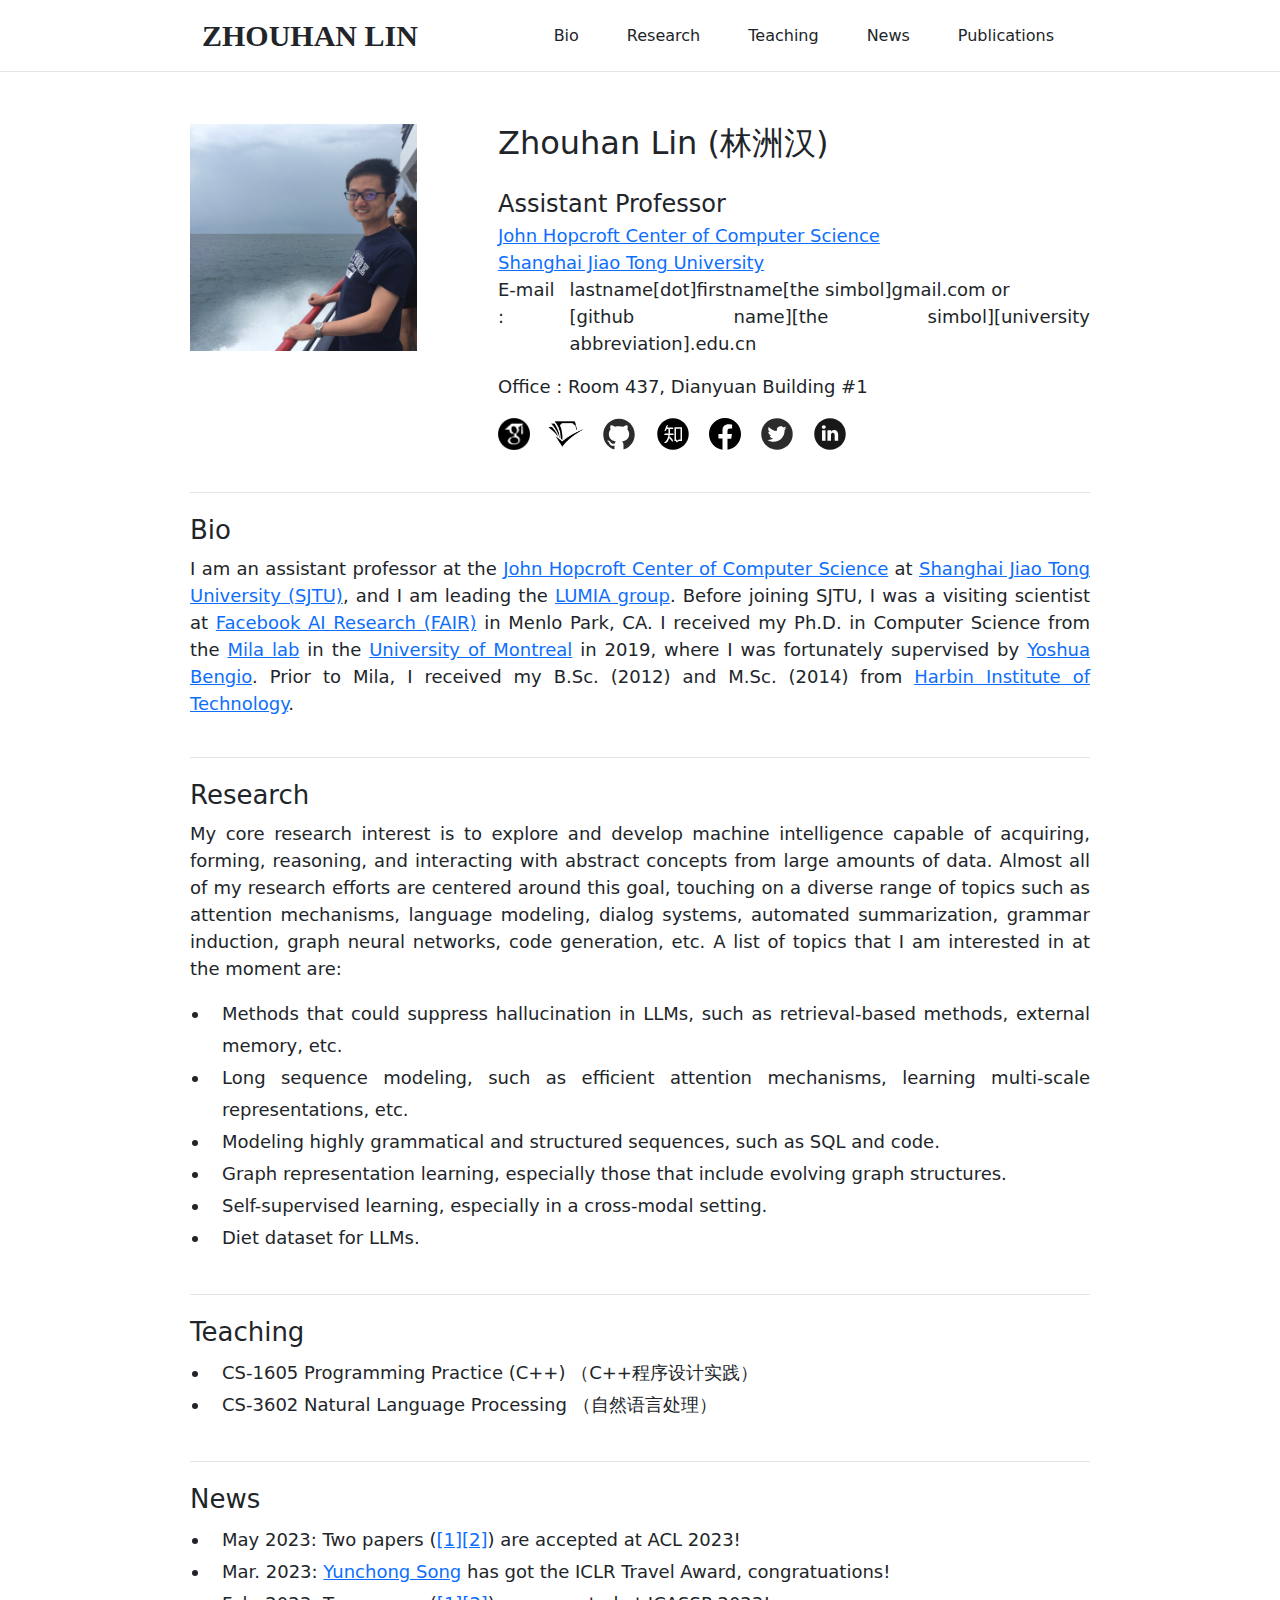
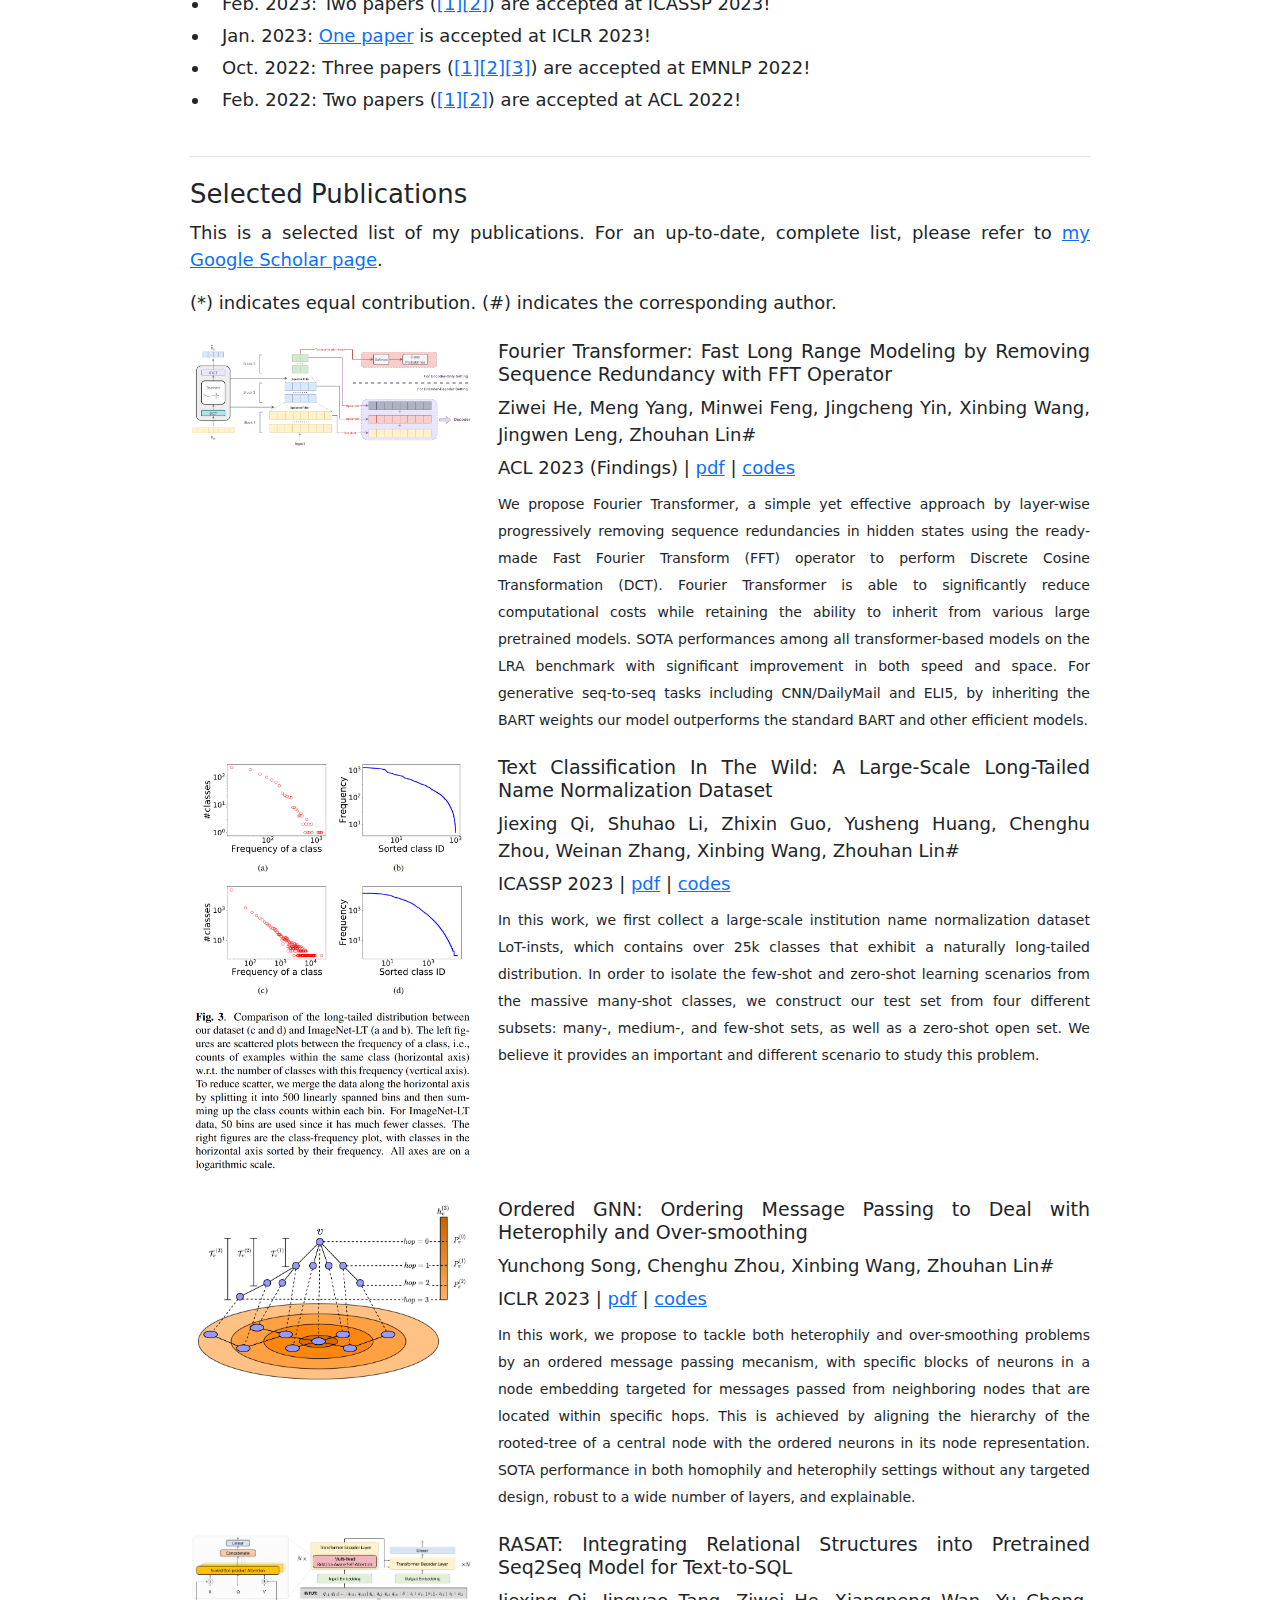
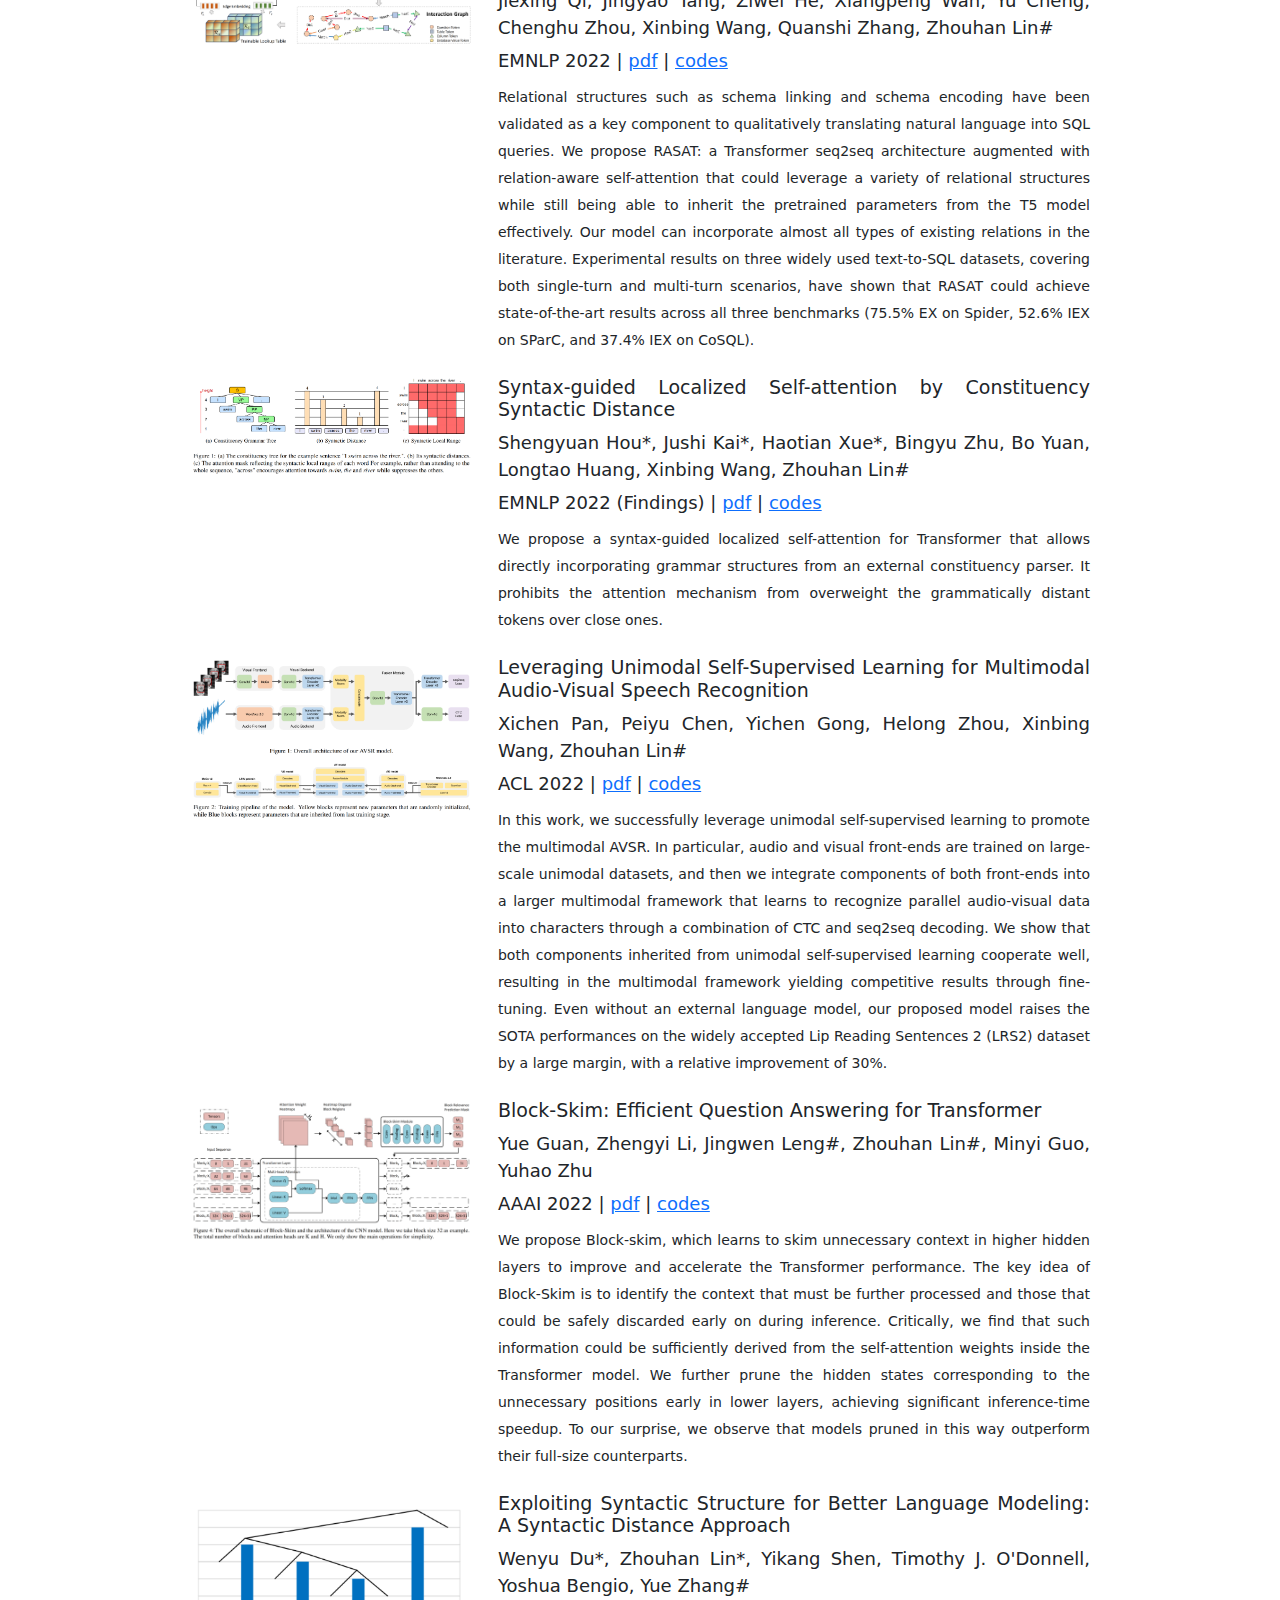
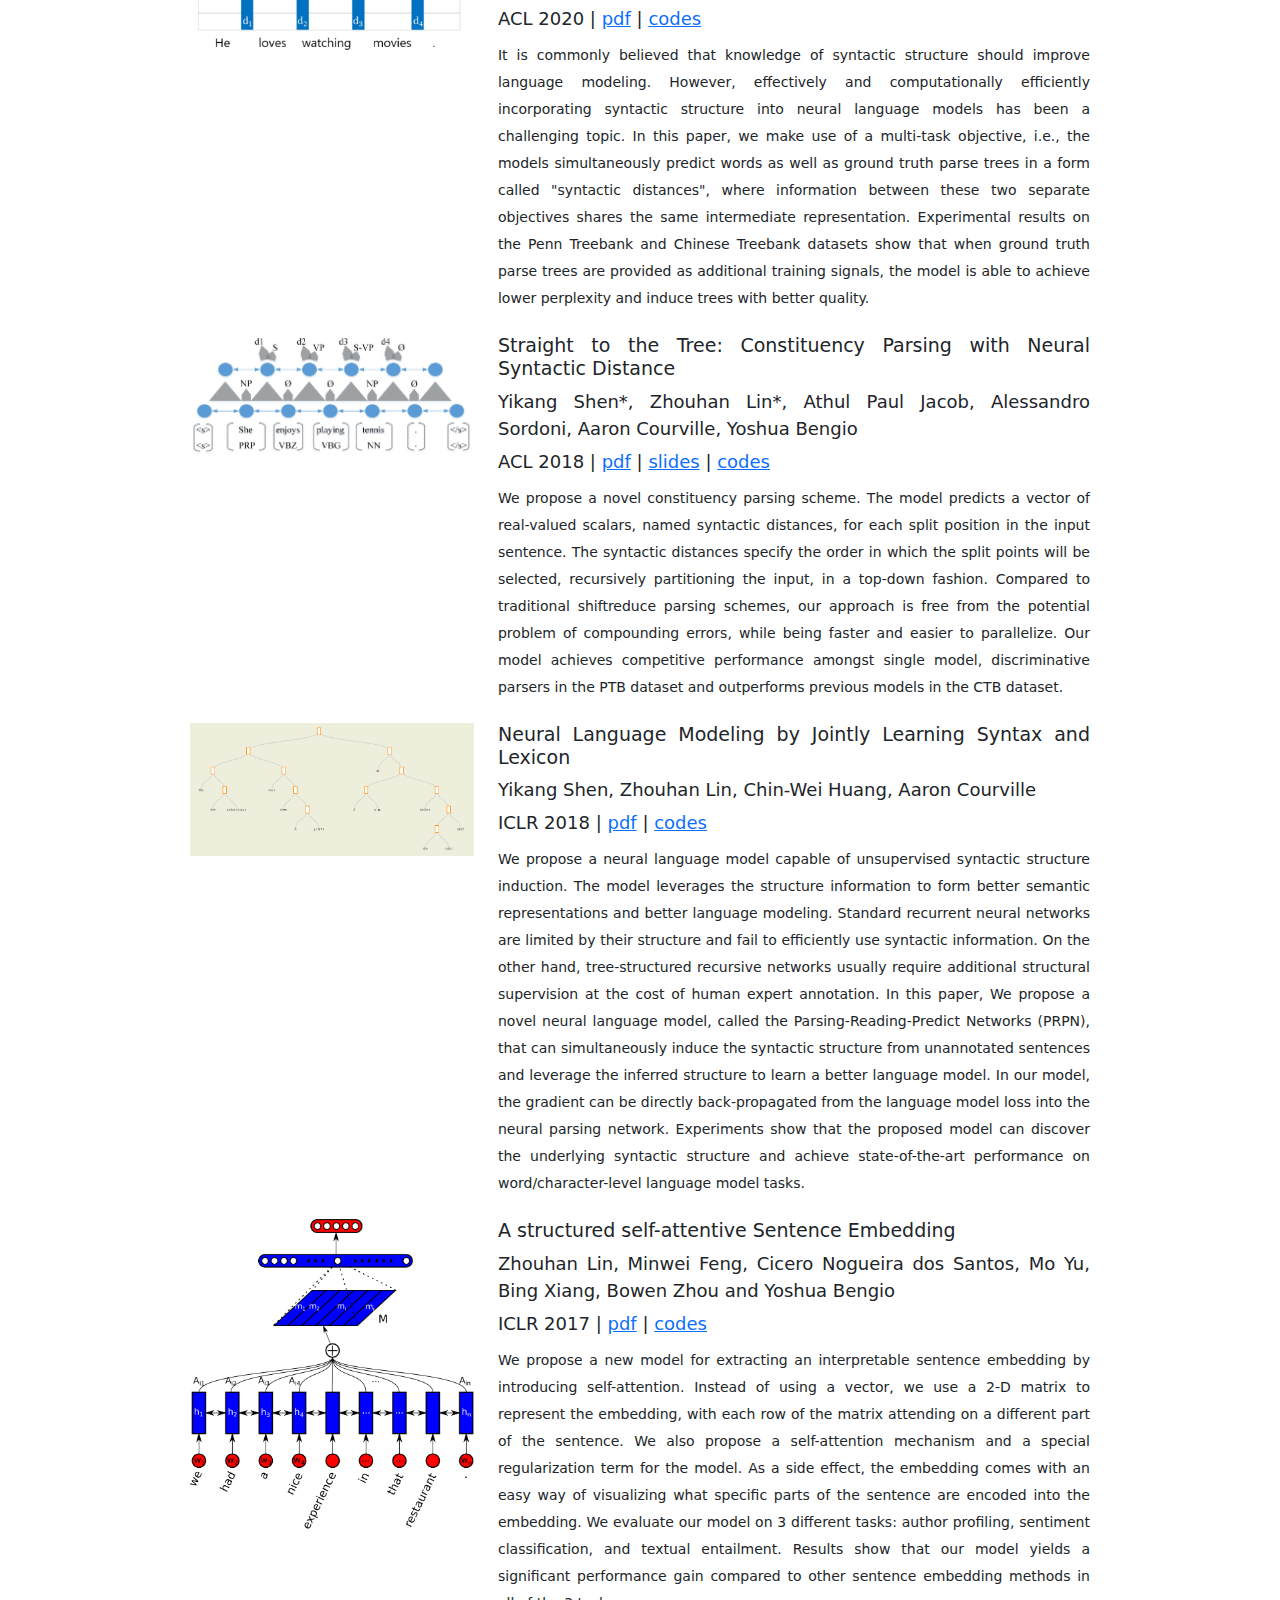
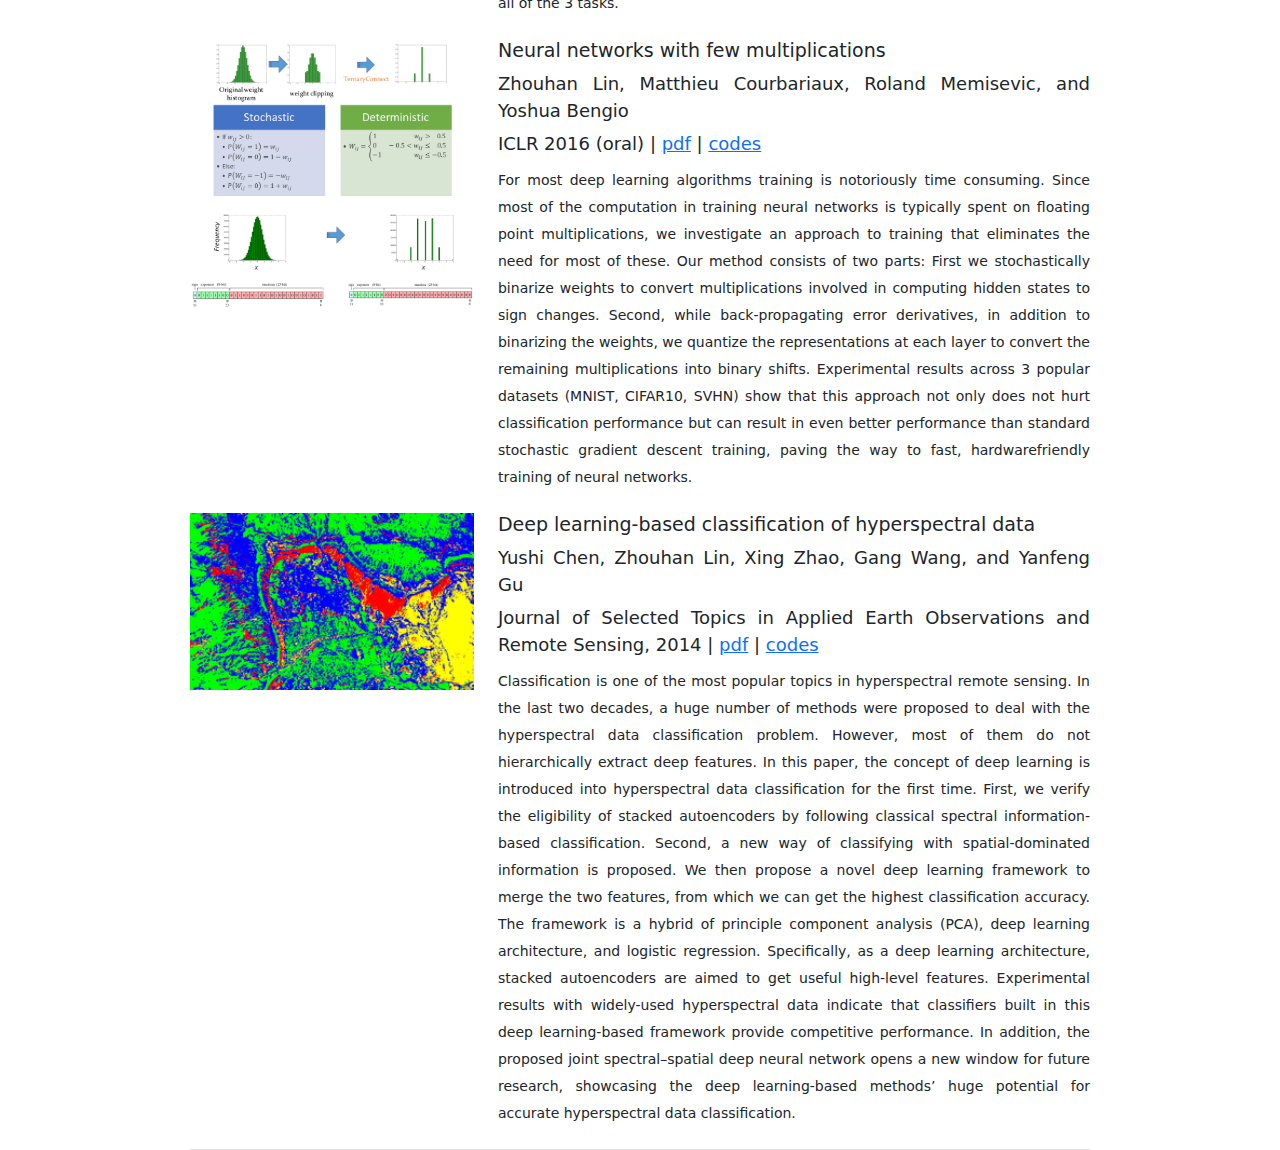
==== index.html @ e0d12d69 "Update index.html" ====
<!DOCTYPE html>
<html lang="en">

<head>
    <meta charset="UTF-8">
    <meta http-equiv="X-UA-Compatible" content="IE=edge">
    <meta name="viewport" content="width=device-width, initial-scale=1.0">
    <title>ZHOUHAN LIN</title>
    <link href="https://cdn.jsdelivr.net/npm/bootstrap@5.3.0-alpha1/dist/css/bootstrap.min.css" rel="stylesheet" crossorigin="anonymous">
    <link rel="stylesheet" href="./index.css">
</head>

<body>
    <div>
        <!-- This is header -->
        <header class="home-header">
            <div class="header-content row d-flex flex-wrap align-items-center justify-content-between">
                <div class="header-logo col-sm-4">ZHOUHAN LIN</div>
                <ul class="col-sm-8 col-md-auto m-0 d-flex flex-wrap align-items-center justify-content-center justify-content-md-between list-unstyled">

                    <li class="px-4 mx-16">
                        <div class="navbar-header">
                            <a class="navbar-brand" href="#bio">Bio</a>
                        </div>
                    </li>
                    <li class="px-4 mx-16">
                        <div class="navbar-header">
                            <a class="navbar-brand" href="#research">Research</a>
                        </div>
                    </li>
                    <li class="px-4 mx-16">
                        <div class="navbar-header">
                            <a class="navbar-brand" href="#teaching">Teaching</a>
                        </div>
                    </li>
                    <li class="px-4 mx-16">
                        <div class="navbar-header">
                            <a class="navbar-brand" href="#news">News</a>
                        </div>
                    </li>
                    <li class="px-4 mx-16">
                        <div class="navbar-header">
                            <a class="navbar-brand" href="#publications">Publications</a>
                        </div>
                    </li>
                    <!-- 在这里新增header navigation，格式如下： -->
                    <!-- <li class="px-4 mx-16">
                        <div class="navbar-header">
                            <a class="navbar-brand" href="#publications">Publications</a>
                        </div>
                    </li> -->
                </ul>
            </div>
        </header>
        <section class="section-container">
            <section id="head" class="section-item">
                <div class="row">
                    <div class="col-xs-12 col-sm-4">
                        <img src="assets/img/coverphoto.jpg" alt="" srcset="" width="80%">
                    </div>
                    <div class="col-xs-12 col-sm-8">
                        <h2 style="margin-bottom: 24px;">Zhouhan Lin (林洲汉)</h2>
                        <div>
                            <span style="font-weight: 500; font-size: 24px;">Assistant Professor</span>
                        </div>
                        <div>
                            <span style="font-weight: 500;"><a href="https://jhc.sjtu.edu.cn/">John Hopcroft Center of Computer Science</a></span>
                        </div>
                        <div>
                            <span style="font-weight: 500;"><a href="https://en.sjtu.edu.cn/">Shanghai Jiao Tong University</a></span>
                        </div>
                        <div style="display: flex;">
                            <div style="margin-right: 4px;">
                                <span style="font-weight: 500;">E-mail : 
                            </div>
                            <div>
                                <span> lastname[dot]firstname[the simbol]gmail.com <span style="font-weight: 500;">or</span></span>
                                <p>[github name][the simbol][university abbreviation].edu.cn</p>
                            </div>
                        </div>

                        <p>
                            <span style="font-weight: 500;">Office :</span> Room 437, Dianyuan Building #1
                        </p>
                        <p class="link-block">
                            <a href="https://scholar.google.com/citations?user=LNZ4efwAAAAJ&hl=en" target="_blank">
                                <img src="./assets//gscholar.png" alt="" srcset="" style="width: 32px;">
                            </a>
                            <a href="https://www.semanticscholar.org/author/Zhouhan-Lin/3146592" target="_blank">
                                <img src="./assets/sscholar.png" alt="" srcset="">
                            </a>
                            <a href="https://github.com/hantek" target="_blank">
                                <img src="./assets/github.svg" alt="" srcset="">
                            </a>
                            <a href="https://www.zhihu.com/people/linzhouhan" target="_blank">
                                <img src="./assets/zhihu.svg" alt="" srcset="">
                            </a>
                            <a href="https://www.facebook.com/zhouhan.lin.9/" target="_blank">
                                <img src="./assets/facebook.svg" alt="" srcset="" style="width: 32px;">
                            </a>
                            <a href="https://twitter.com/zhouhan_lin" target="_blank">
                                <img src="./assets/twitter.svg" alt="" srcset="">
                            </a>
                            <a href="https://ca.linkedin.com/in/zhouhan-lin-34b98975" target="_blank">
                                <img src="./assets/linkedin.svg" alt="" srcset="">
                            </a>
                        </p>
                    </div>
                </div>
            </section>

            <!--This is Bio -->
            <!-- 这里的id="bio"，需要与header中的href="#bio"对应，用来点击滑动定位 -->
            <section id="bio" class="section-item">
                <h3 style="margin: 0;">
                    Bio
                </h3>
                <p>
                    I am an assistant professor at the 
                    <a href="https://jhc.sjtu.edu.cn/">John Hopcroft Center of Computer Science</a> 
                    at <a href="https://en.sjtu.edu.cn/">Shanghai Jiao Tong University (SJTU)</a>, 
                    and I am leading the <a href="https://github.com/LUMIA-Group">LUMIA group</a>.
                    Before joining SJTU, I was a visiting scientist at <a href="https://ai.facebook.com/">Facebook AI Research (FAIR)</a> in Menlo Park, CA. 
                    I received my Ph.D. in Computer Science from the <a href="https://mila.quebec/en/">Mila lab</a> 
                    in the <a href="https://www.umontreal.ca/en/"> University of Montreal</a> in 2019, 
                    where I was fortunately supervised by <a href="https://yoshuabengio.org/">Yoshua Bengio</a>. 
                    Prior to Mila, I received my B.Sc. (2012) and M.Sc. (2014) from 
                    <a href="http://en.hit.edu.cn/">Harbin Institute of Technology</a>.
                </p>
            </section>

            <section id="research" class="section-item">
                <h3 style="margin: 0;">
                    Research
                </h3>
                <p>
                    My core research interest is <span style="font-weight: 500;">to explore and develop machine intelligence capable of acquiring, forming, reasoning, and interacting with abstract concepts</span> from large amounts of data. Almost all
                    of my research efforts are centered around this goal, touching on a diverse range of topics such as attention mechanisms, language modeling, dialog systems, automated summarization, grammar induction, graph neural networks, code generation,
                    etc. A list of topics that I am interested in at the moment are:
                </p>
                <ul class="row">
                    <li> Methods that could suppress hallucination in LLMs, such as retrieval-based methods, external memory, etc. </li>
                    <li> Long sequence modeling, such as efficient attention mechanisms, learning multi-scale representations, etc.</li>
                    <li> Modeling highly grammatical and structured sequences, such as SQL and code. </li>
                    <li> Graph representation learning, especially those that include evolving graph structures.</li>
                    <li> Self-supervised learning, especially in a cross-modal setting.</li>
                    <li> Diet dataset for LLMs. </li>
                    <!-- 在这里新建一条新的news，格式如下 -->
                    <!-- <li>新内容</li> -->
                </ul>
            </section>

            <section id="teaching" class="section-item">
                <h3 style="margin: 0;">
                    Teaching
                </h3>
                <ul class="row">
                    <li> CS-1605 Programming Practice (C++) （C++程序设计实践）</li>
                    <li> CS-3602 Natural Language Processing （自然语言处理） </li>
                </ul>
            </section>

            <!-- This is News -->
            <section id="news" class="section-item">
                <h3 style="margin: 0;">
                    News
                </h3>
                <ul class="row">
                    <li> May 2023: Two papers (<a href="https://aclanthology.org/2023.acl-long.281/">[1]</a><a href="https://aclanthology.org/2023.findings-acl.570/">[2]</a>) are accepted at ACL 2023! </li>
                    <li> Mar. 2023: <a href="https://scholar.google.com/citations?user=C-TqDNsAAAAJ">Yunchong Song</a> has got the ICLR Travel Award, congratuations! </li>
                    <li> Feb. 2023: Two papers (<a href="https://arxiv.org/abs/2302.09509">[1]</a><a href="https://arxiv.org/abs/2304.05361">[2]</a>) are accepted at ICASSP 2023! </li>
                    <li> Jan. 2023: <a href="https://openreview.net/forum?id=wKPmPBHSnT6">One paper</a> is accepted at ICLR 2023! </li>
                    <li> Oct. 2022: Three papers (<a href="https://aclanthology.org/2022.emnlp-main.211/">[1]</a><a href="https://aclanthology.org/2022.findings-emnlp.173/">[2]</a><a href="https://aclanthology.org/2022.findings-emnlp.114//">[3]</a>) are accepted
                        at EMNLP 2022! </li>
                    <li> Feb. 2022: Two papers (<a href="https://aclanthology.org/2022.acl-long.308/">[1]</a><a href="https://aclanthology.org/2022.acl-long.502/">[2]</a>) are accepted at ACL 2022! </li>
                </ul>
            </section>


            <!-- This is publications -->
            <section id="publications" class="section-item">
                <h3 style="margin: 0;">
                    Selected Publications
                </h3>
                <p>
                    <span style="font-weight: 500;">This is a selected list of my publications. For an up-to-date, complete list, please refer to 
                        <a href="https://scholar.google.com/citations?user=LNZ4efwAAAAJ&hl=en">my Google Scholar page</a>. </span>
                </p>
                <p>
                    <span style="font-weight: 500;">(*) indicates equal contribution. (#) indicates the corresponding author. </span>
                </p>

                <section class="research-section">
                    <!-- research 1 -->
                    <div class="row">
                        <div class="col-xs-12 col-sm-4">
                            <img width="100%" src="./assets/research/fouriertransformer.png" alt="" srcset="">
                        </div>
                        <div class="col-xs-12 col-sm-8">
                            <h4>
                                Fourier Transformer: Fast Long Range Modeling by Removing Sequence Redundancy with FFT Operator
                            </h4>
                            <p class="author">
                                Ziwei He, Meng Yang, Minwei Feng, Jingcheng Yin, Xinbing Wang, Jingwen Leng, <span style="font-weight: 500;">Zhouhan Lin#</span>
                            </p>
                            <div class="link-list">
                                <span>ACL 2023 (Findings) </span>
                                <span> | </span>
                                <a href="https://aclanthology.org/2023.findings-acl.570.pdf"><span>pdf</span></a>
                                <span> | </span>
                                <a href="https://github.com/LUMIA-Group/FourierTransformer"><span>codes</span></a>
                            </div>
                            <abstract>
                                We propose Fourier Transformer, a simple yet effective approach by layer-wise progressively removing sequence redundancies in hidden states using the ready-made Fast Fourier Transform (FFT) operator to perform Discrete Cosine Transformation (DCT). Fourier
                                Transformer is able to significantly reduce computational costs while retaining the ability to inherit from various large pretrained models. SOTA performances among all transformer-based models on the LRA benchmark with
                                significant improvement in both speed and space. For generative seq-to-seq tasks including CNN/DailyMail and ELI5, by inheriting the BART weights our model outperforms the standard BART and other efficient models.
                        </div>
                    </div>

                    <!-- research 1 -->
                    <div class="row">
                        <div class="col-xs-12 col-sm-4">
                            <img width="100%" src="./assets/research/lotinsts.png" alt="" srcset="">
                        </div>
                        <div class="col-xs-12 col-sm-8">
                            <h4>
                                Text Classification In The Wild: A Large-Scale Long-Tailed Name Normalization Dataset
                            </h4>
                            <p class="author">
                                Jiexing Qi, Shuhao Li, Zhixin Guo, Yusheng Huang, Chenghu Zhou, Weinan Zhang, Xinbing Wang, <span style="font-weight: 500;">Zhouhan Lin#</span>
                            </p>
                            <div class="link-list">
                                <span>ICASSP 2023 </span>
                                <span> | </span>
                                <a href="https://arxiv.org/pdf/2302.09509.pdf"><span>pdf</span></a>
                                <span> | </span>
                                <a href="https://github.com/LUMIA-Group/LoT-insts"><span>codes</span></a>
                            </div>
                            <abstract>
                                In this work, we first collect a large-scale institution name normalization dataset LoT-insts, which contains over 25k classes that exhibit a naturally long-tailed distribution. In order to isolate the few-shot and zero-shot learning scenarios from the
                                massive many-shot classes, we construct our test set from four different subsets: many-, medium-, and few-shot sets, as well as a zero-shot open set. We believe it provides an important and different scenario to study this
                                problem.
                        </div>
                    </div>


                    <!-- research 1 -->
                    <div class="row">
                        <div class="col-xs-12 col-sm-4">
                            <img width="100%" src="./assets/research/orderedgnn.png" alt="" srcset="">
                        </div>
                        <div class="col-xs-12 col-sm-8">
                            <h4>
                                Ordered GNN: Ordering Message Passing to Deal with Heterophily and Over-smoothing
                            </h4>
                            <p class="author">
                                Yunchong Song, Chenghu Zhou, Xinbing Wang, <span style="font-weight: 500;">Zhouhan Lin#</span>
                            </p>
                            <div class="link-list">
                                <span>ICLR 2023 </span>
                                <span> | </span>
                                <a href="https://arxiv.org/pdf/2302.01524.pdf"><span>pdf</span></a>
                                <span> | </span>
                                <a href="https://github.com/LUMIA-Group/OrderedGNN"><span>codes</span></a>
                            </div>
                            <abstract>
                                In this work, we propose to tackle both heterophily and over-smoothing problems by an ordered message passing mecanism, with specific blocks of neurons in a node embedding targeted for messages passed from neighboring nodes that are located within specific
                                hops. This is achieved by aligning the hierarchy of the rooted-tree of a central node with the ordered neurons in its node representation. SOTA performance in both homophily and heterophily settings without any targeted
                                design, robust to a wide number of layers, and explainable.
                        </div>
                    </div>

                    <!-- research 1 -->
                    <div class="row">
                        <div class="col-xs-12 col-sm-4">
                            <img width="100%" src="./assets/research/rasat.png" alt="" srcset="">
                        </div>
                        <div class="col-xs-12 col-sm-8">
                            <h4>
                                RASAT: Integrating Relational Structures into Pretrained Seq2Seq Model for Text-to-SQL
                            </h4>
                            <p class="author">
                                Jiexing Qi, Jingyao Tang, Ziwei He, Xiangpeng Wan, Yu Cheng, Chenghu Zhou, Xinbing Wang, Quanshi Zhang, <span style="font-weight: 500;">Zhouhan Lin#</span>
                            </p>
                            <div class="link-list">
                                <span>EMNLP 2022 </span>
                                <span> | </span>
                                <a href="https://arxiv.org/pdf/2205.06983.pdf"><span>pdf</span></a>
                                <span> | </span>
                                <a href="https://github.com/LUMIA-Group/rasat"><span>codes</span></a>
                            </div>
                            <abstract>
                                Relational structures such as schema linking and schema encoding have been validated as a key component to qualitatively translating natural language into SQL queries. We propose RASAT: a Transformer seq2seq architecture augmented with relation-aware
                                self-attention that could leverage a variety of relational structures while still being able to inherit the pretrained parameters from the T5 model effectively. Our model can incorporate almost all types of existing relations
                                in the literature. Experimental results on three widely used text-to-SQL datasets, covering both single-turn and multi-turn scenarios, have shown that RASAT could achieve state-of-the-art results across all three benchmarks
                                (75.5% EX on Spider, 52.6% IEX on SParC, and 37.4% IEX on CoSQL).
                        </div>
                    </div>

                    <!-- research 1 -->
                    <div class="row">
                        <div class="col-xs-12 col-sm-4">
                            <img width="100%" src="./assets/research/distancetransformer.png" alt="" srcset="">
                        </div>
                        <div class="col-xs-12 col-sm-8">
                            <h4>
                                Syntax-guided Localized Self-attention by Constituency Syntactic Distance
                            </h4>
                            <p class="author">
                                Shengyuan Hou*, Jushi Kai*, Haotian Xue*, Bingyu Zhu, Bo Yuan, Longtao Huang, Xinbing Wang, <span style="font-weight: 500;">Zhouhan Lin#</span>
                            </p>
                            <div class="link-list">
                                <span>EMNLP 2022 (Findings) </span>
                                <span> | </span>
                                <a href="https://arxiv.org/pdf/2210.11759.pdf"><span>pdf</span></a>
                                <span> | </span>
                                <a href="https://github.com/LUMIA-Group/distance_transformer"><span>codes</span></a>
                            </div>
                            <abstract>
                                We propose a syntax-guided localized self-attention for Transformer that allows directly incorporating grammar structures from an external constituency parser. It prohibits the attention mechanism from overweight the grammatically distant tokens over
                                close ones.
                        </div>
                    </div>





                    <!-- research 1 -->
                    <div class="row">
                        <div class="col-xs-12 col-sm-4">
                            <img width="100%" src="./assets/research/avsrpan.png" alt="" srcset="">
                        </div>
                        <div class="col-xs-12 col-sm-8">
                            <h4>
                                Leveraging Unimodal Self-Supervised Learning for Multimodal Audio-Visual Speech Recognition
                            </h4>
                            <p class="author">
                                Xichen Pan, Peiyu Chen, Yichen Gong, Helong Zhou, Xinbing Wang, <span style="font-weight: 500;">Zhouhan Lin#</span>
                            </p>
                            <div class="link-list">
                                <span> ACL 2022 </span>
                                <span> | </span>
                                <a href="https://arxiv.org/pdf/2203.07996.pdf"><span>pdf</span></a>
                                <span> | </span>
                                <a href="https://github.com/LUMIA-Group/Leveraging-Self-Supervised-Learning-for-AVSR"><span>codes</span></a>
                            </div>
                            <abstract>
                                In this work, we successfully leverage unimodal self-supervised learning to promote the multimodal AVSR. In particular, audio and visual front-ends are trained on large-scale unimodal datasets, and then we integrate components of both front-ends into
                                a larger multimodal framework that learns to recognize parallel audio-visual data into characters through a combination of CTC and seq2seq decoding. We show that both components inherited from unimodal self-supervised learning
                                cooperate well, resulting in the multimodal framework yielding competitive results through fine-tuning. Even without an external language model, our proposed model raises the SOTA performances on the widely accepted Lip
                                Reading Sentences 2 (LRS2) dataset by a large margin, with a relative improvement of 30%.
                        </div>
                    </div>


                    <!-- research 1 -->
                    <div class="row">
                        <div class="col-xs-12 col-sm-4">
                            <img width="100%" src="./assets/research/blockskim.png" alt="" srcset="">
                        </div>
                        <div class="col-xs-12 col-sm-8">
                            <h4>
                                Block-Skim: Efficient Question Answering for Transformer
                            </h4>
                            <p class="author">
                                Yue Guan, Zhengyi Li, Jingwen Leng#, <span style="font-weight: 500;">Zhouhan Lin#</span>, Minyi Guo, Yuhao Zhu
                            </p>
                            <div class="link-list">
                                <span> AAAI 2022 </span>
                                <span> | </span>
                                <a href="https://arxiv.org/pdf/2112.08560.pdf"><span>pdf</span></a>
                                <span> | </span>
                                <a href="https://github.com/chandlerguan/blockskim"><span>codes</span></a>
                            </div>
                            <abstract>
                                We propose Block-skim, which learns to skim unnecessary context in higher hidden layers to improve and accelerate the Transformer performance. The key idea of Block-Skim is to identify the context that must be further processed and those that could be
                                safely discarded early on during inference. Critically, we find that such information could be sufficiently derived from the self-attention weights inside the Transformer model. We further prune the hidden states corresponding
                                to the unnecessary positions early in lower layers, achieving significant inference-time speedup. To our surprise, we observe that models pruned in this way outperform their full-size counterparts.
                        </div>
                    </div>

                    <!-- research 1 -->
                    <div class="row">
                        <div class="col-xs-12 col-sm-4">
                            <img width="100%" src="./assets/research/distancelmwenyu.png" alt="" srcset="">
                        </div>
                        <div class="col-xs-12 col-sm-8">
                            <h4>
                                Exploiting Syntactic Structure for Better Language Modeling: A Syntactic Distance Approach
                            </h4>
                            <p class="author">
                                Wenyu Du*, <span style="font-weight: 500;">Zhouhan Lin</span>*, Yikang Shen, Timothy J. O'Donnell, Yoshua Bengio, Yue Zhang#
                            </p>
                            <div class="link-list">
                                <span> ACL 2020 </span>
                                <span> | </span>
                                <a href="https://arxiv.org/pdf/2005.05864.pdf"><span>pdf</span></a>
                                <span> | </span>
                                <a href="t https://github.com/wenyudu/SDLM"><span>codes</span></a>
                            </div>
                            <abstract>
                                It is commonly believed that knowledge of syntactic structure should improve language modeling. However, effectively and computationally efficiently incorporating syntactic structure into neural language models has been a challenging topic. In this paper,
                                we make use of a multi-task objective, i.e., the models simultaneously predict words as well as ground truth parse trees in a form called "syntactic distances", where information between these two separate objectives shares
                                the same intermediate representation. Experimental results on the Penn Treebank and Chinese Treebank datasets show that when ground truth parse trees are provided as additional training signals, the model is able to achieve
                                lower perplexity and induce trees with better quality.
                        </div>
                    </div>



                    <!-- research 1 -->
                    <div class="row">
                        <div class="col-xs-12 col-sm-4">
                            <img width="100%" src="./assets/research/distanceparser.png" alt="" srcset="">
                        </div>
                        <div class="col-xs-12 col-sm-8">
                            <h4>
                                Straight to the Tree: Constituency Parsing with Neural Syntactic Distance
                            </h4>
                            <p class="author">
                                Yikang Shen*, <span style="font-weight: 500;">Zhouhan Lin</span>*, Athul Paul Jacob, Alessandro Sordoni, Aaron Courville, Yoshua Bengio
                            </p>
                            <div class="link-list">
                                <span>ACL 2018 </span>
                                <span> | </span>
                                <a href="https://arxiv.org/pdf/1806.04168.pdf"><span>pdf</span></a>
                                <span> | </span>
                                <a href="http://"><span>slides</span></a>
                                <span> | </span>
                                <a href="https://github.com/hantek/distance-parser"><span>codes</span></a>
                            </div>
                            <abstract>
                                We propose a novel constituency parsing scheme. The model predicts a vector of real-valued scalars, named syntactic distances, for each split position in the input sentence. The syntactic distances specify the order in which the split points will be selected,
                                recursively partitioning the input, in a top-down fashion. Compared to traditional shiftreduce parsing schemes, our approach is free from the potential problem of compounding errors, while being faster and easier to parallelize.
                                Our model achieves competitive performance amongst single model, discriminative parsers in the PTB dataset and outperforms previous models in the CTB dataset.
                            </abstract>
                        </div>
                    </div>

                    <!-- research 3 -->
                    <div class="row">
                        <div class="col-xs-12 col-sm-4">
                            <img width="100%" src="./assets/research/tree.png" alt="" srcset="">
                        </div>
                        <div class="col-xs-12 col-sm-8">
                            <h4>
                                Neural Language Modeling by Jointly Learning Syntax and Lexicon
                            </h4>
                            <p class="author">
                                Yikang Shen, <span style="font-weight: 500;">Zhouhan Lin</span>, Chin-Wei Huang, Aaron Courville
                            </p>
                            <div class="link-list">
                                <span>ICLR 2018</span>
                                <span> | </span>
                                <a href="https://arxiv.org/pdf/1711.02013.pdf"><span>pdf</span></a>
                                <span> | </span>
                                <a href="http://https://github.com/yikangshen/PRPN"><span>codes</span></a>
                                <!-- <span> | </span> -->
                                <!-- <a href=""><span>poster</span></a> -->
                            </div>
                            <abstract>
                                We propose a neural language model capable of unsupervised syntactic structure induction. The model leverages the structure information to form better semantic representations and better language modeling. Standard recurrent neural networks are limited
                                by their structure and fail to efficiently use syntactic information. On the other hand, tree-structured recursive networks usually require additional structural supervision at the cost of human expert annotation. In this
                                paper, We propose a novel neural language model, called the Parsing-Reading-Predict Networks (PRPN), that can simultaneously induce the syntactic structure from unannotated sentences and leverage the inferred structure
                                to learn a better language model. In our model, the gradient can be directly back-propagated from the language model loss into the neural parsing network. Experiments show that the proposed model can discover the underlying
                                syntactic structure and achieve state-of-the-art performance on word/character-level language model tasks.
                            </abstract>
                        </div>
                    </div>
                    <!-- research 4 -->
                    <div class="row">
                        <div class="col-xs-12 col-sm-4">
                            <img width="100%" src="./assets/research/semlp.png" alt="" srcset="">
                        </div>
                        <div class="col-xs-12 col-sm-8">
                            <h4>
                                A structured self-attentive Sentence Embedding
                            </h4>
                            <p class="author">
                                <span style="font-weight: 500;">Zhouhan Lin</span>, Minwei Feng, Cicero Nogueira dos Santos, Mo Yu, Bing Xiang, Bowen Zhou and Yoshua Bengio
                            </p>
                            <div class="link-list">
                                <span class="time">ICLR 2017</span>
                                <span> | </span>
                                <a href="https://arxiv.org/pdf/1703.03130.pdf"><span>pdf</span></a>
                                <span> | </span>
                                <a href="https://github.com/hantek/SelfAttentiveSentEmbed"><span>codes</span></a>
                                <!-- <span> | </span> -->
                                <!-- <a href=""><span>poster</span></a> -->
                            </div>
                            <abstract>
                                We propose a new model for extracting an interpretable sentence embedding by introducing self-attention. Instead of using a vector, we use a 2-D matrix to represent the embedding, with each row of the matrix attending on a different part of the sentence.
                                We also propose a self-attention mechanism and a special regularization term for the model. As a side effect, the embedding comes with an easy way of visualizing what specific parts of the sentence are encoded into the
                                embedding. We evaluate our model on 3 different tasks: author profiling, sentiment classification, and textual entailment. Results show that our model yields a significant performance gain compared to other sentence embedding
                                methods in all of the 3 tasks.
                            </abstract>
                        </div>
                    </div>

                    <!-- research 5 -->
                    <div class="row">
                        <div class="col-xs-12 col-sm-4">
                            <img width="100%" src="./assets/research/exp_quant.png" alt="" srcset="">
                        </div>
                        <div class="col-xs-12 col-sm-8">
                            <h4>
                                Neural networks with few multiplications
                            </h4>
                            <p class="author">
                                <span style="font-weight: 500;">Zhouhan Lin</span>, Matthieu Courbariaux, Roland Memisevic, and Yoshua Bengio
                            </p>
                            <div class="link-list">
                                <span class="time">ICLR 2016 (oral)</span>
                                <span> | </span>
                                <a href="https://arxiv.org/pdf/1510.03009.pdf"><span>pdf</span></a>
                                <span> | </span>
                                <a href="https://github.com/hantek/BinaryConnect"><span>codes</span></a>
                                <!-- <span> | </span> -->
                                <!-- <a href=""><span>poster</span></a> -->
                            </div>
                            <abstract>
                                For most deep learning algorithms training is notoriously time consuming. Since most of the computation in training neural networks is typically spent on floating point multiplications, we investigate an approach to training that eliminates the need for
                                most of these. Our method consists of two parts: First we stochastically binarize weights to convert multiplications involved in computing hidden states to sign changes. Second, while back-propagating error derivatives,
                                in addition to binarizing the weights, we quantize the representations at each layer to convert the remaining multiplications into binary shifts. Experimental results across 3 popular datasets (MNIST, CIFAR10, SVHN) show
                                that this approach not only does not hurt classification performance but can result in even better performance than standard stochastic gradient descent training, paving the way to fast, hardwarefriendly training of neural
                                networks.
                            </abstract>
                        </div>
                    </div>

                    <!-- research 8 -->
                    <div class="row">
                        <div class="col-xs-12 col-sm-4">
                            <img width="100%" src="./assets/research/hsiclassify.png" alt="" srcset="">
                        </div>
                        <div class="col-xs-12 col-sm-8">
                            <h4>
                                Deep learning-based classification of hyperspectral data
                            </h4>
                            <p class="author">
                                Yushi Chen, <span style="font-weight: 500;">Zhouhan Lin</span>, Xing Zhao, Gang Wang, and Yanfeng Gu
                            </p>
                            <div class="link-list">
                                <span class="time">Journal of Selected Topics in Applied Earth Observations and Remote Sensing, 2014</span>
                                <span> | </span>
                                <a href="https://ieeexplore.ieee.org/document/6844831/?arnumber=6844831"><span>pdf</span></a>
                                <span> | </span>
                                <a href="https://github.com/hantek/deeplearn_hsi"><span>codes</span></a>
                            </div>
                            <abstract>
                                Classification is one of the most popular topics in hyperspectral remote sensing. In the last two decades, a huge number of methods were proposed to deal with the hyperspectral data classification problem. However, most of them do not hierarchically extract
                                deep features. In this paper, the concept of deep learning is introduced into hyperspectral data classification for the first time. First, we verify the eligibility of stacked autoencoders by following classical spectral
                                information-based classification. Second, a new way of classifying with spatial-dominated information is proposed. We then propose a novel deep learning framework to merge the two features, from which we can get the highest
                                classification accuracy. The framework is a hybrid of principle component analysis (PCA), deep learning architecture, and logistic regression. Specifically, as a deep learning architecture, stacked autoencoders are aimed
                                to get useful high-level features. Experimental results with widely-used hyperspectral data indicate that classifiers built in this deep learning-based framework provide competitive performance. In addition, the proposed
                                joint spectral–spatial deep neural network opens a new window for future research, showcasing the deep learning-based methods’ huge potential for accurate hyperspectral data classification.
                            </abstract>
                        </div>
                    </div>

                    <!-- 在这里新建一个新的research，可复制一段research代码，从class=row开始, 格式如下 -->
                    <!-- <div class="row">……</div> -->
                </section>

            </section>

        </section>
    </div>
    <!-- jQuery文件。务必在bootstrap.min.js 之前引入 -->
    <script src="https://cdn.staticfile.org/jquery/2.1.1/jquery.min.js"></script>
    <script src="https://cdn.jsdelivr.net/npm/bootstrap@5.3.0-alpha1/dist/js/bootstrap.bundle.min.js" crossorigin="anonymous"></script>
    <script src="./index.js"></script>
</body>

</html>
---- index.css ----
.section-container,
.header-content {
    /* max-width: 1280px; */
    max-width: 1300px;
    min-width: 900px;
    width: 65%;
    margin: auto;
}

.header-content {
    /* width: 100%; */
}

.home-header {
    height: 72px;
    line-height: 72px;
    background-color: #fff;
    border-bottom: 1px solid #e4e4e4;
    padding: 0 !important;
    position: fixed;
    width: 100%;
    top: 0;
    left: 0;
}

.home-header .navbar-brand {
    font-size: 16px;
    margin: 0;
    padding: 0;
}

.header-logo {
    font-family: cursive;
    font-weight: 900;
    font-size: 30px;
}

.header-content li:hover,
li.active {
    cursor: pointer;
    font-weight: 500;
    box-shadow: inset 0 -3px #000;
    /* color: #a0b5cd;
    box-shadow: inset 0 -3px #a0b5cd; */
}

.section-container {
    margin-top: 100px;
    font-weight: 300;
    font-size: 18px;
}

.section-container p {
    text-align: justify;
}

.section-item {
    padding: 24px 0;
    border-bottom: 1px solid #e4e4e4;
    text-align: justify;
}

.link-block a {
    /* color: #000; */
    color: #859ab1;
    text-decoration: none;
    font-weight: 500;
}

.link-block img {
    width: 36px;
    margin-right: 12px;
}

.link-block img:hover {
    box-shadow: 0 2px 10px rgba(0, 0, 0, 0.1);
    border-radius: 50%;
    cursor: pointer;
}

.section-item h3 {
    font-size: 26px;
    line-height: 26px;
    margin-bottom: 12px !important;
}

.section-item h4 {
    font-size: 19px;
    font-weight: 500;
}

.research-section .row {
    margin-top: 24px !important;
}

.research-section .author {
    margin-bottom: 6px;
}

.research-section .link-list {
    margin-bottom: 8px;
}

.research-section abstract {
    font-size: 14px;
}

.section-item .row li {
    line-height: 32px;
}
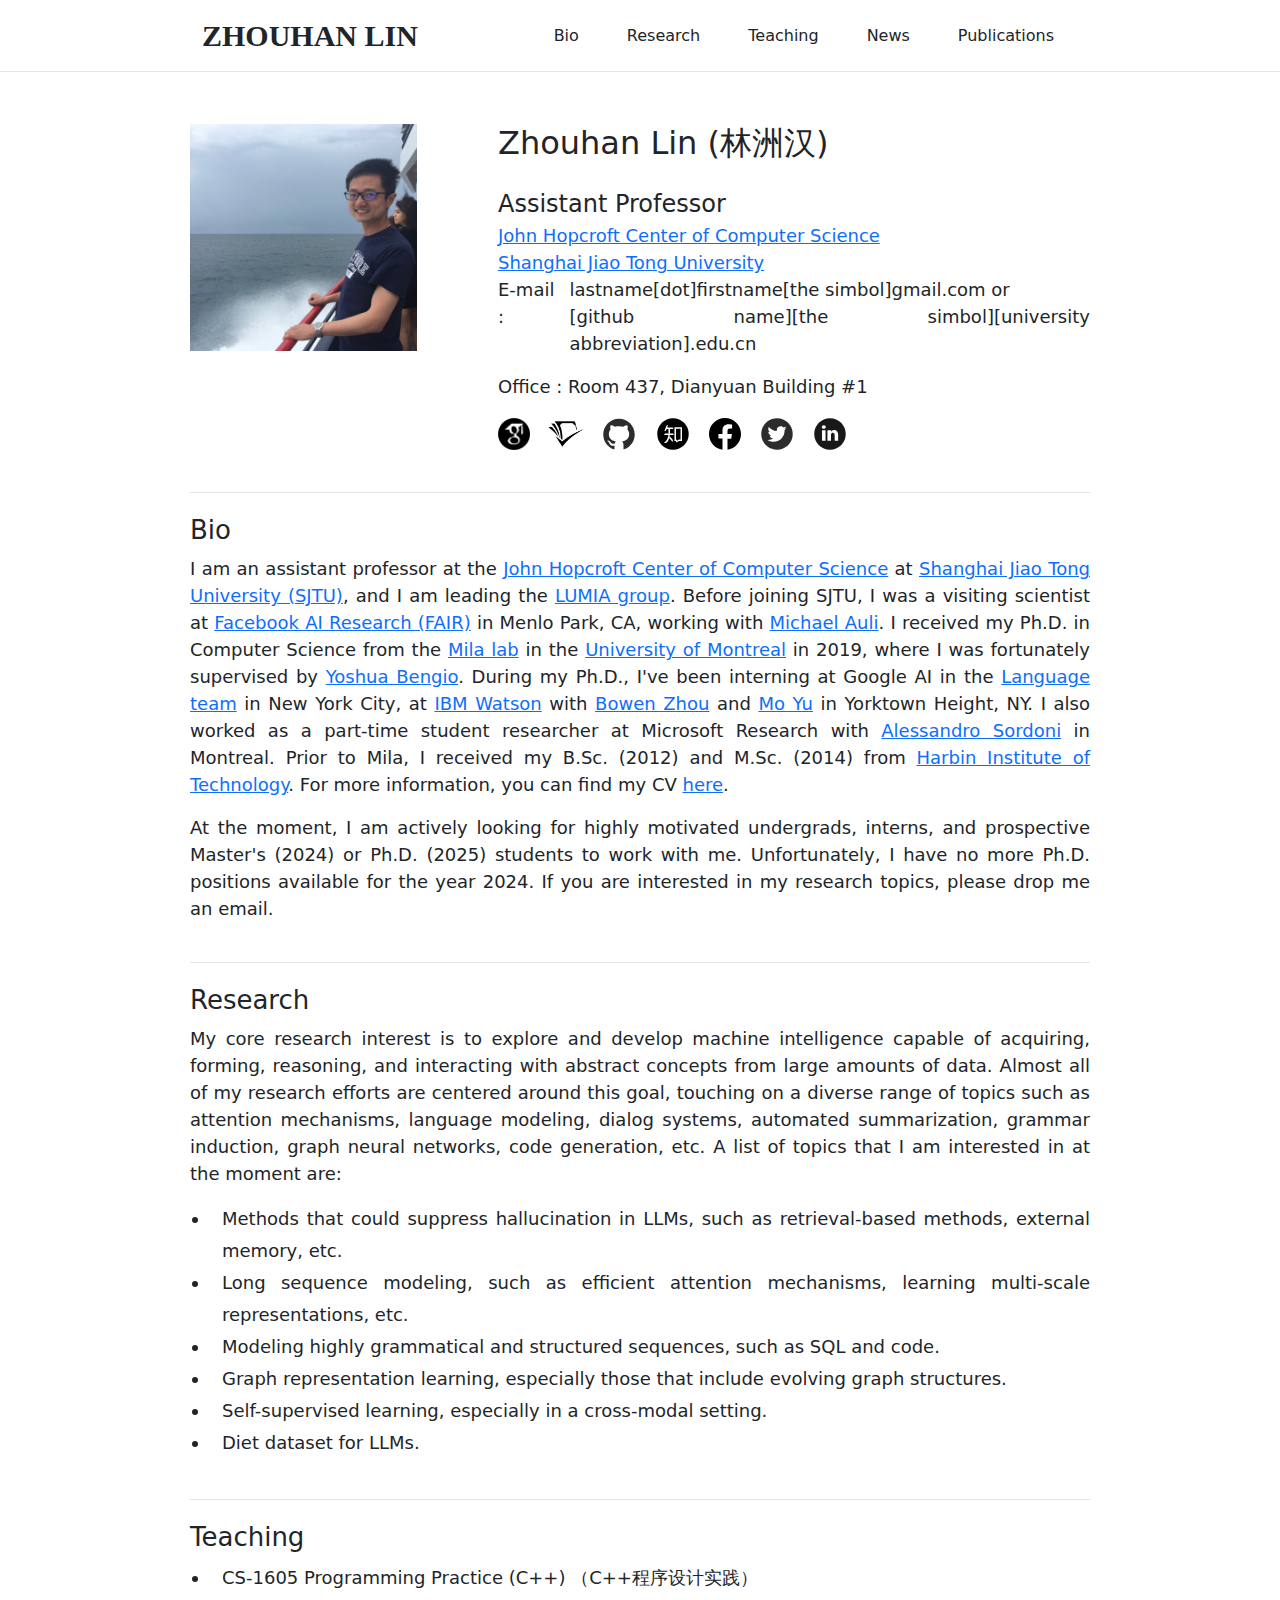
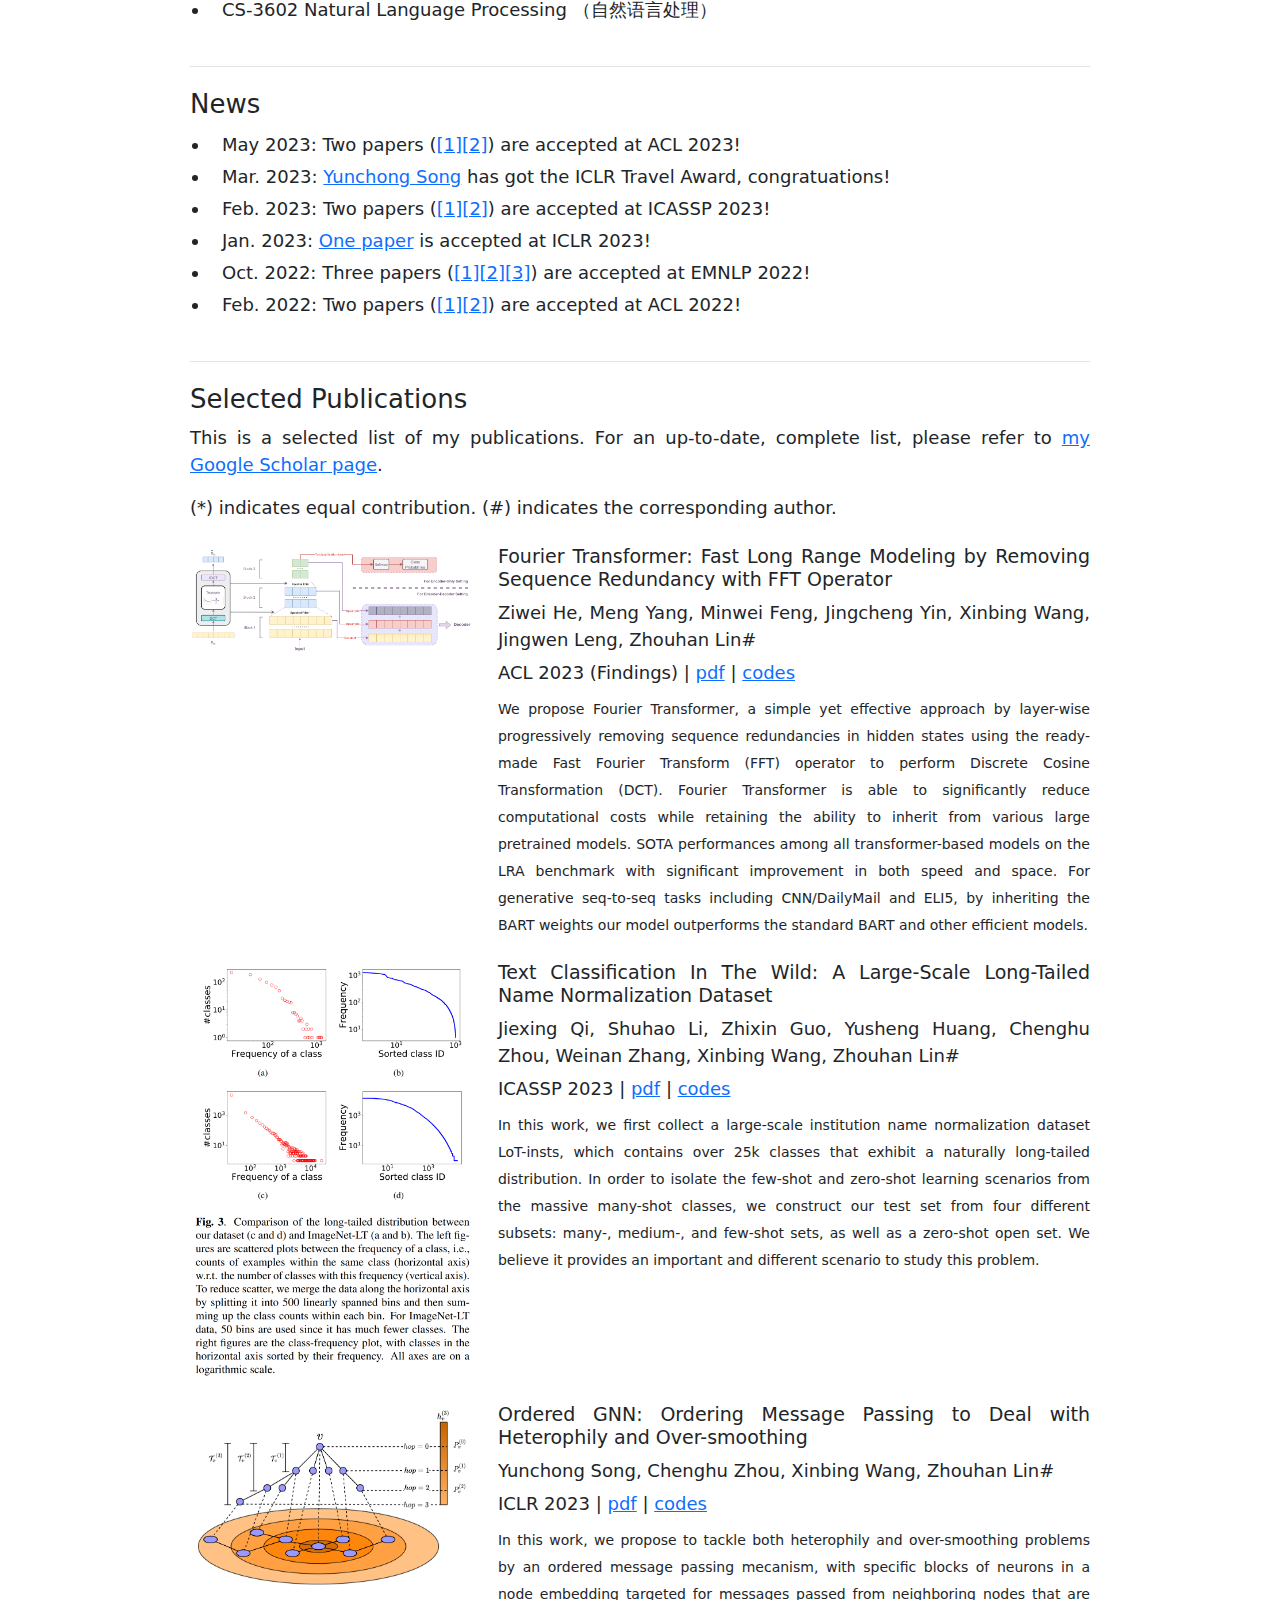
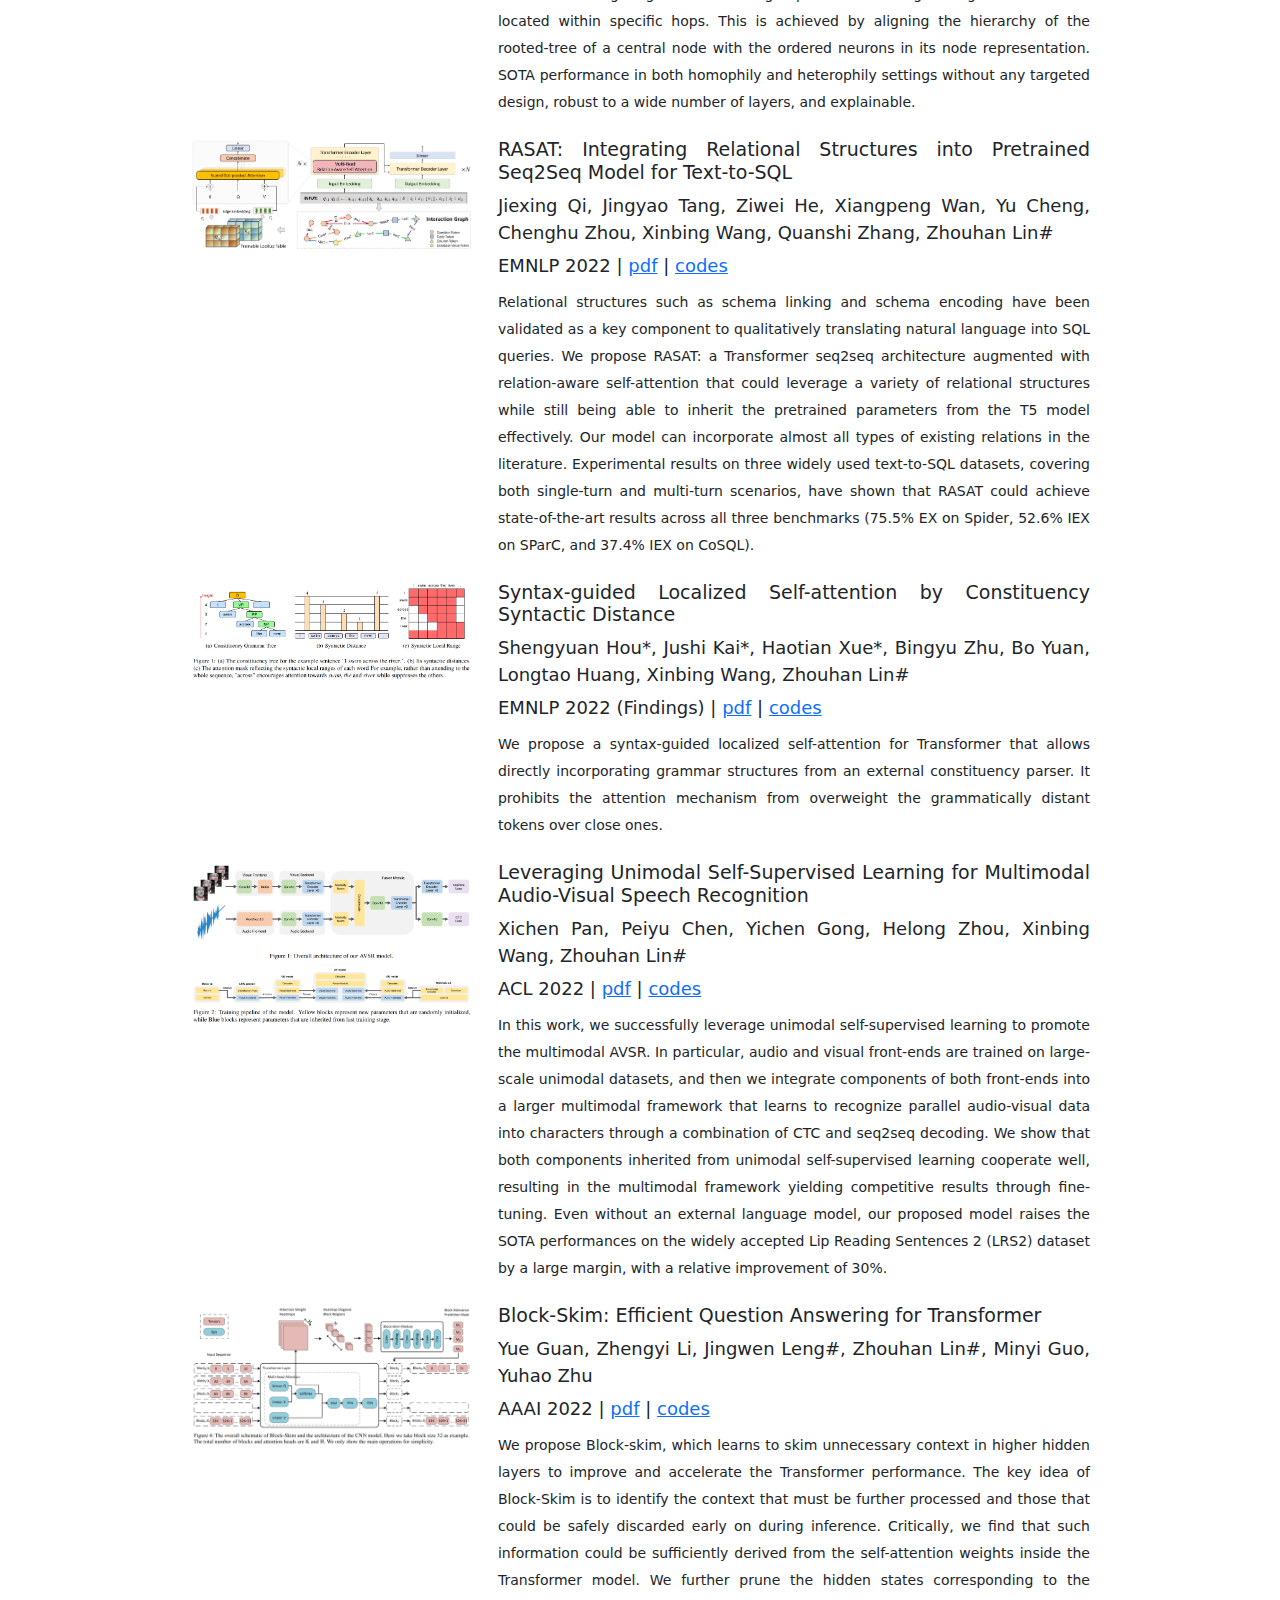
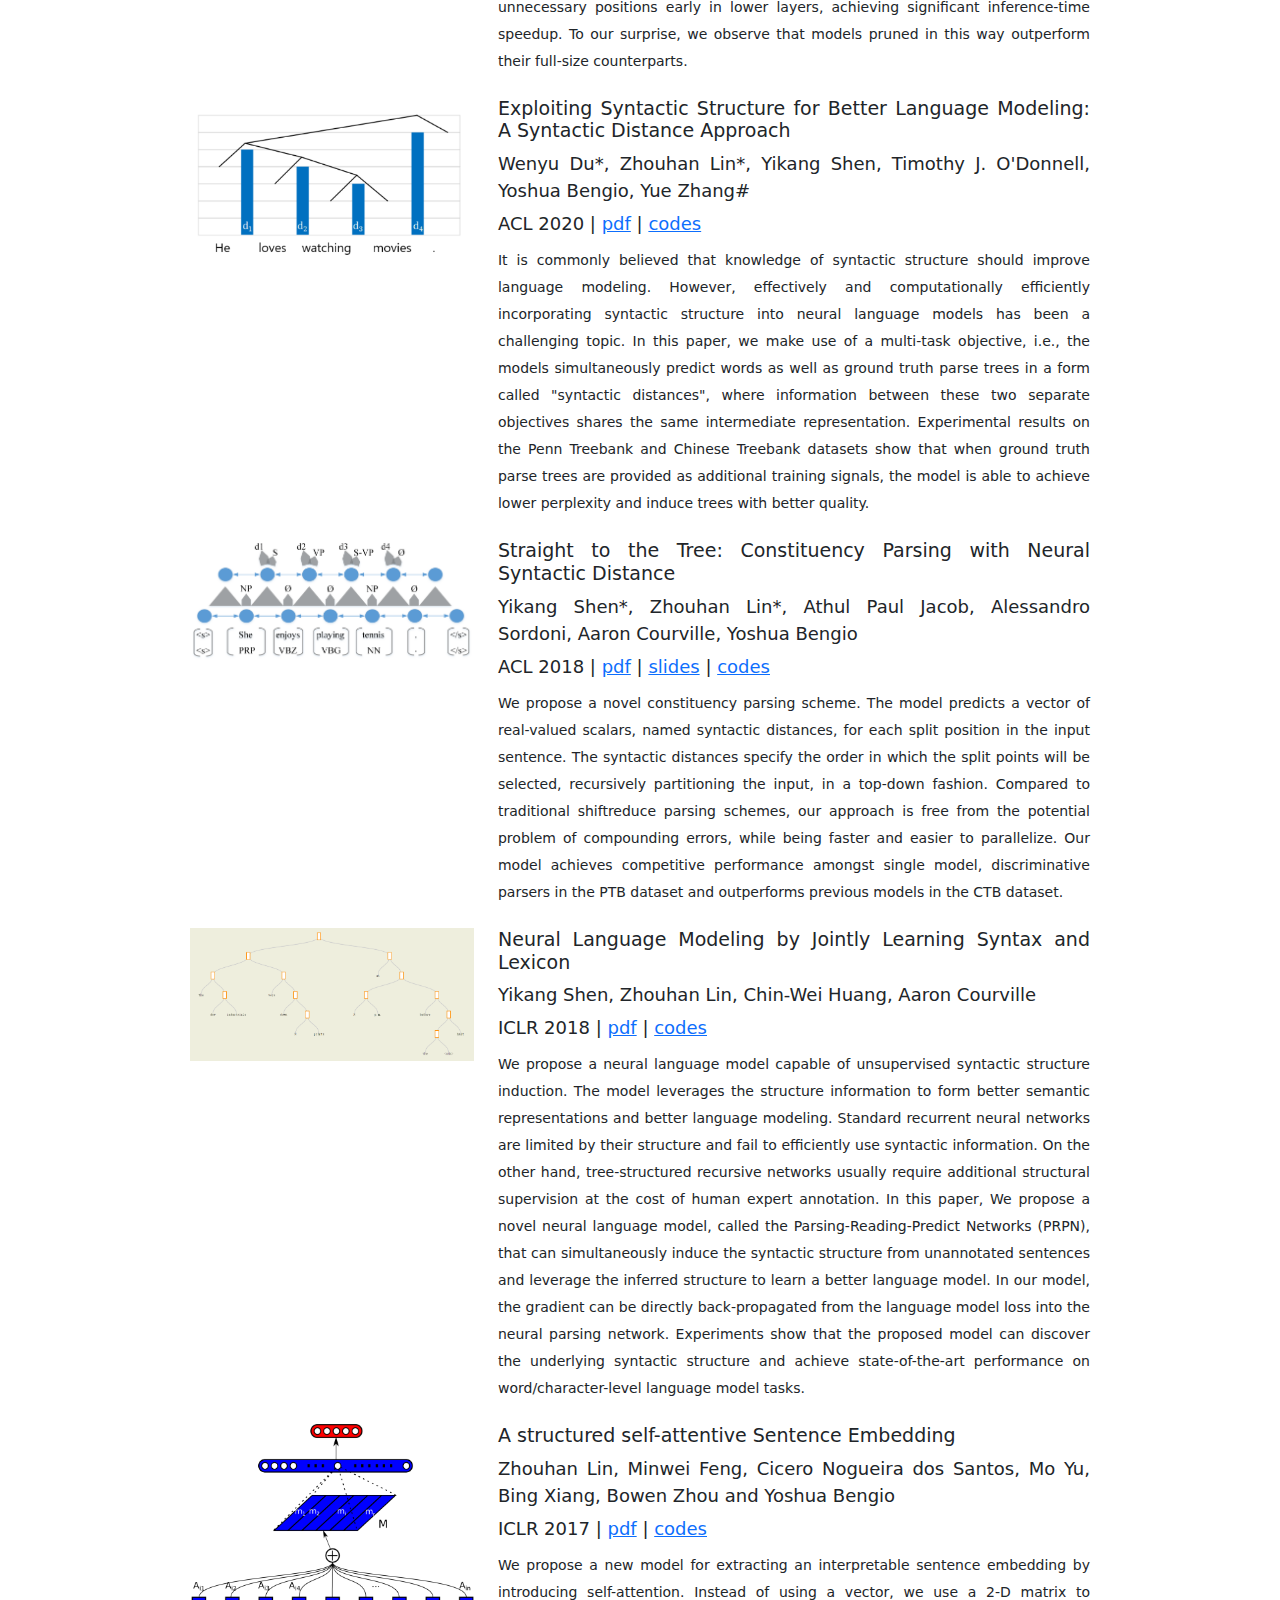
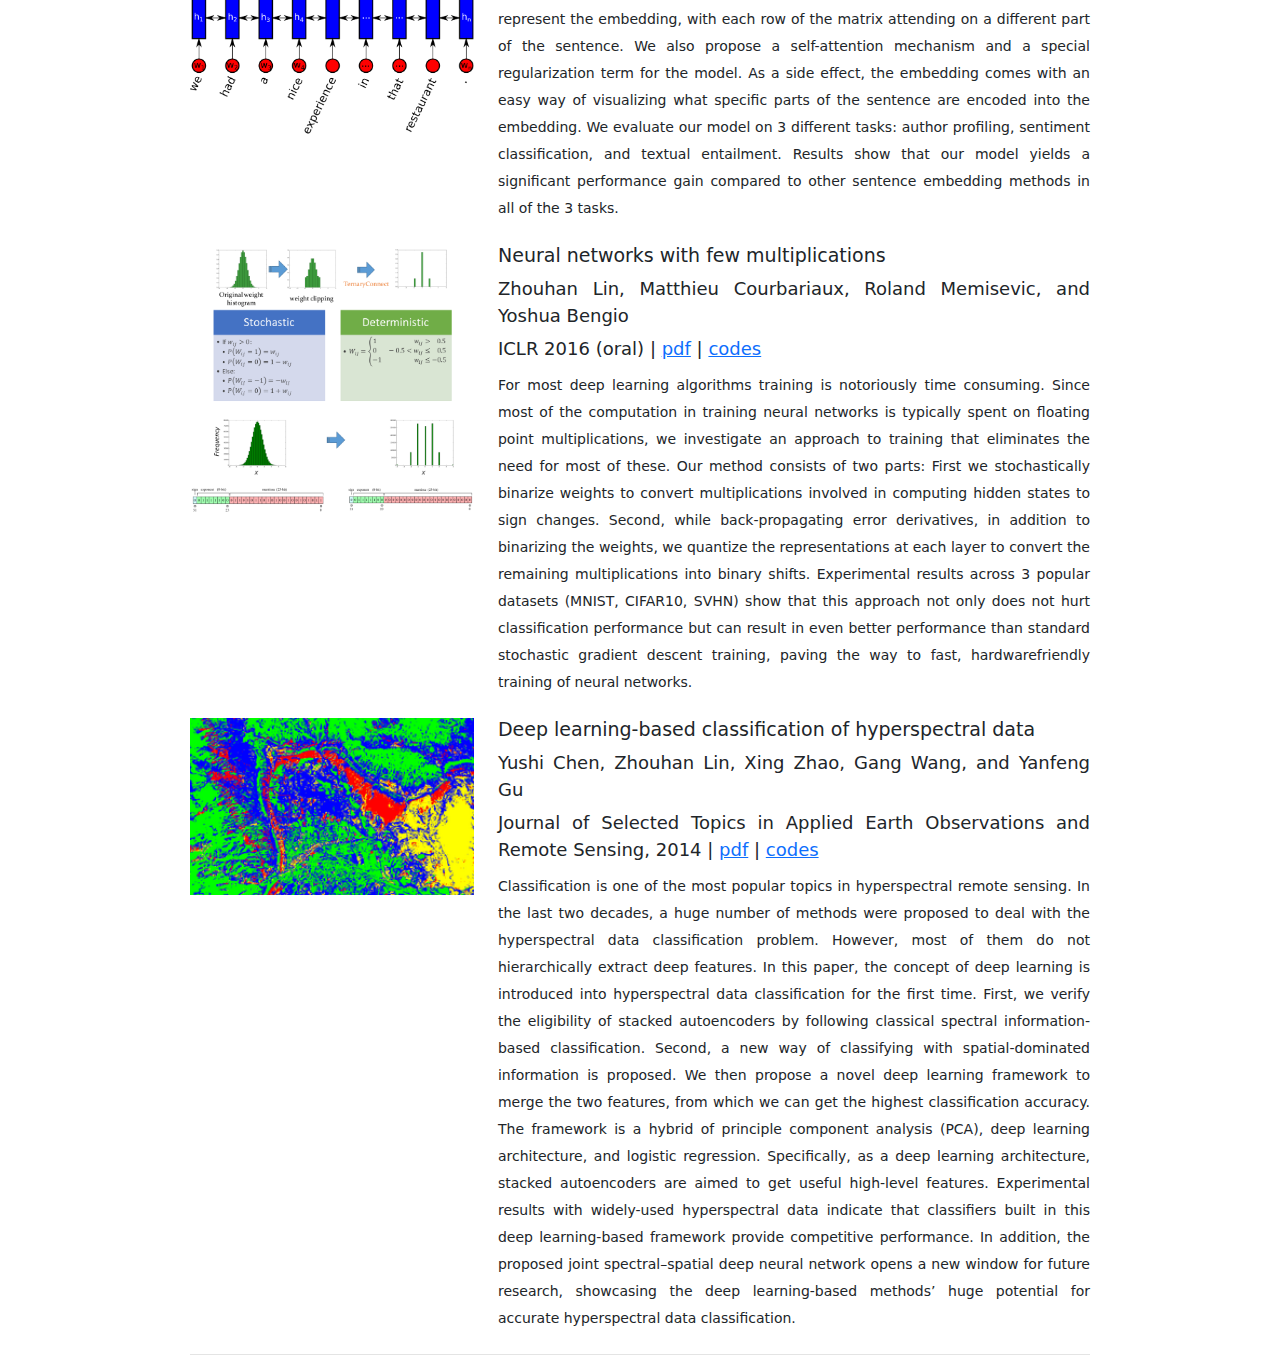
==== commit f55dd7b2: "Update index.html" ====
--- a/index.html
+++ b/index.html
@@ -120,13 +120,25 @@
                     <a href="https://jhc.sjtu.edu.cn/">John Hopcroft Center of Computer Science</a> 
                     at <a href="https://en.sjtu.edu.cn/">Shanghai Jiao Tong University (SJTU)</a>, 
                     and I am leading the <a href="https://github.com/LUMIA-Group">LUMIA group</a>.
-                    Before joining SJTU, I was a visiting scientist at <a href="https://ai.facebook.com/">Facebook AI Research (FAIR)</a> in Menlo Park, CA. 
+                    Before joining SJTU, I was a visiting scientist at <a href="https://ai.facebook.com/">Facebook AI Research (FAIR)</a> in Menlo Park, CA, 
+                    working with <a href="https://michaelauli.github.io/">Michael Auli</a>. 
                     I received my Ph.D. in Computer Science from the <a href="https://mila.quebec/en/">Mila lab</a> 
                     in the <a href="https://www.umontreal.ca/en/"> University of Montreal</a> in 2019, 
                     where I was fortunately supervised by <a href="https://yoshuabengio.org/">Yoshua Bengio</a>. 
+                    During my Ph.D., I've been interning at Google AI in the 
+                    <a href="https://research.google/teams/language/">Language team</a> in New York City, at <a href="https://www.ibm.com/watson">IBM Watson</a> 
+                    with <a href="https://scholar.google.com/citations?user=h3Nsz6YAAAAJ&hl=en">Bowen Zhou</a> and 
+                    <a href="https://sites.google.com/site/moyunlp/">Mo Yu</a> in Yorktown Height, NY. I also worked as a part-time student researcher at Microsoft Research
+                    with <a href="https://www.microsoft.com/en-us/research/people/alsordon/">Alessandro Sordoni</a> in Montreal.
                     Prior to Mila, I received my B.Sc. (2012) and M.Sc. (2014) from 
-                    <a href="http://en.hit.edu.cn/">Harbin Institute of Technology</a>.
+                    <a href="http://en.hit.edu.cn/">Harbin Institute of Technology</a>. For more information, you can find my CV <a href="src="assets/CV_Zhouhan_Lin.pdf"">here</a>. 
                 </p>
+                <p>
+                    At the moment, I am actively looking for highly motivated undergrads, interns, and prospective Master's (2024) or Ph.D. (2025) students to work with me. 
+                    Unfortunately, I have no more Ph.D. positions available for the year 2024. 
+                    If you are interested in my research topics, please drop me an email.
+                </p>
+
             </section>
 
             <section id="research" class="section-item">
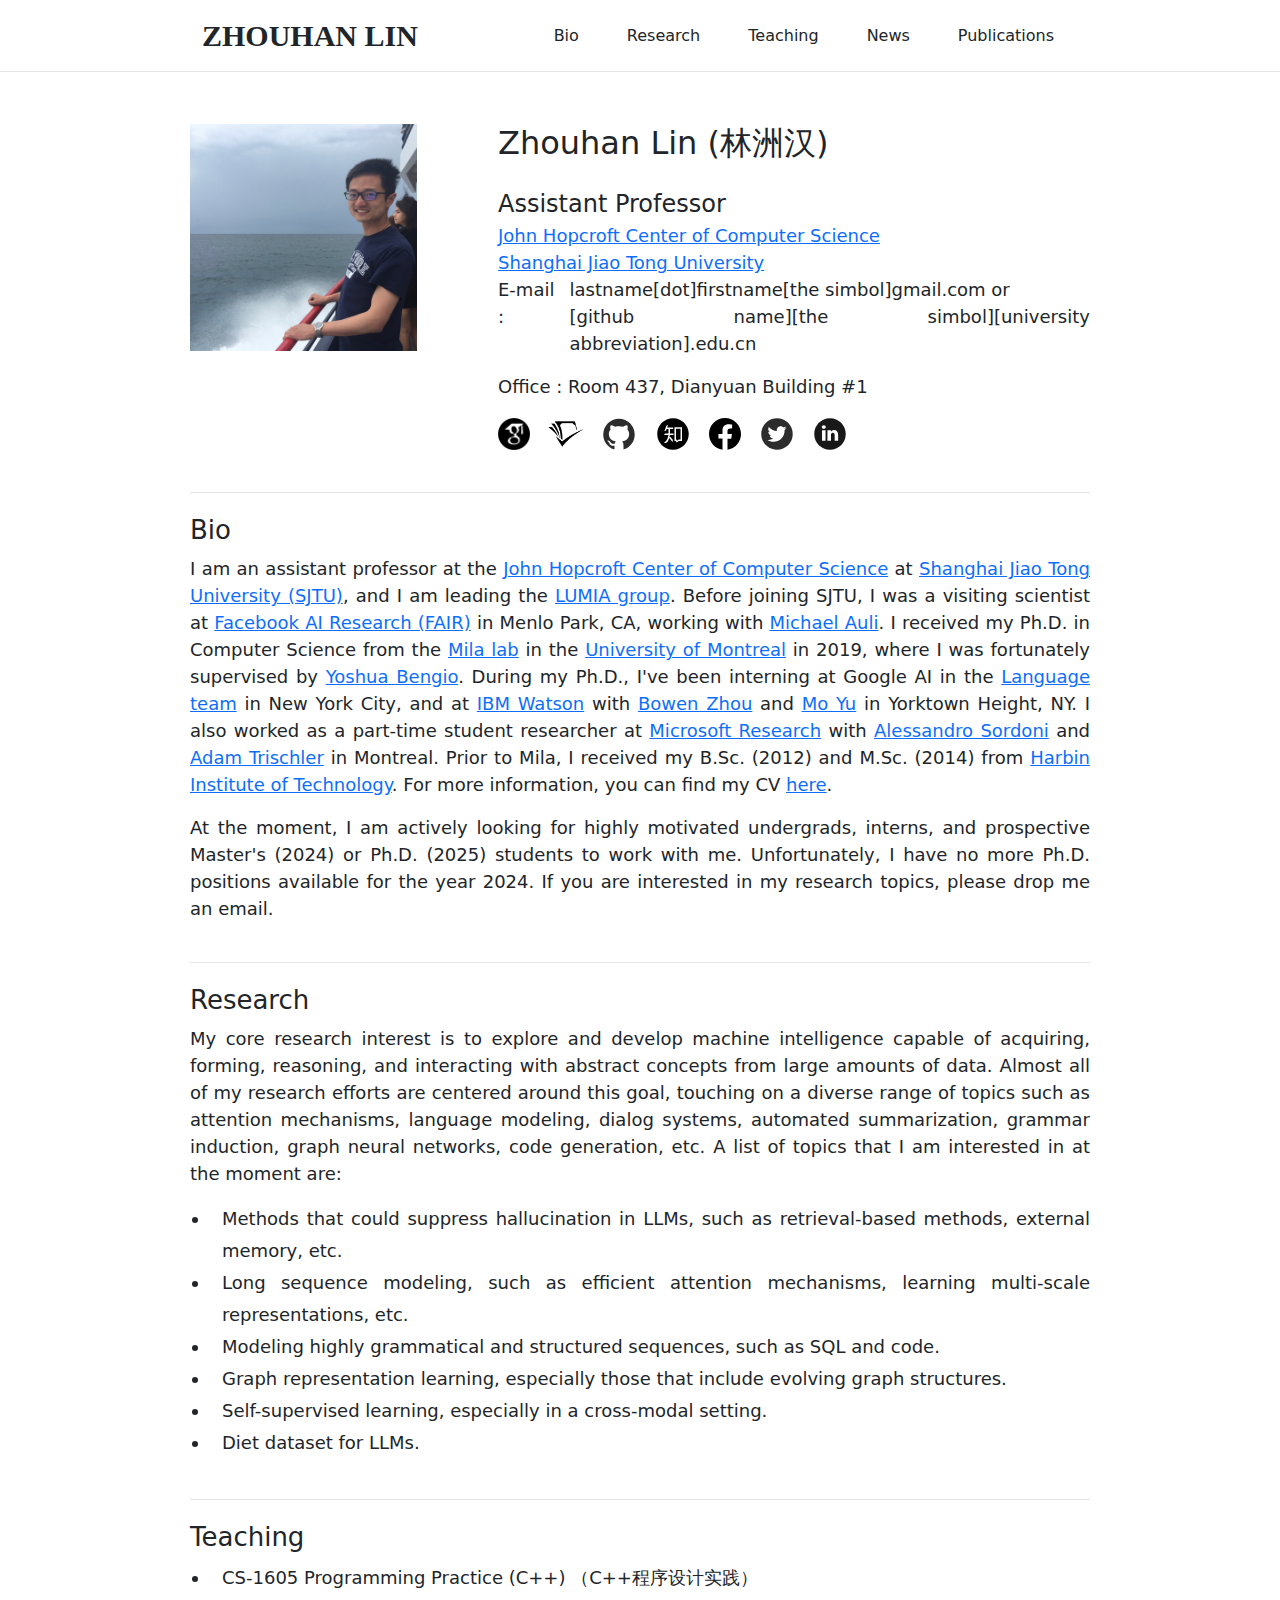
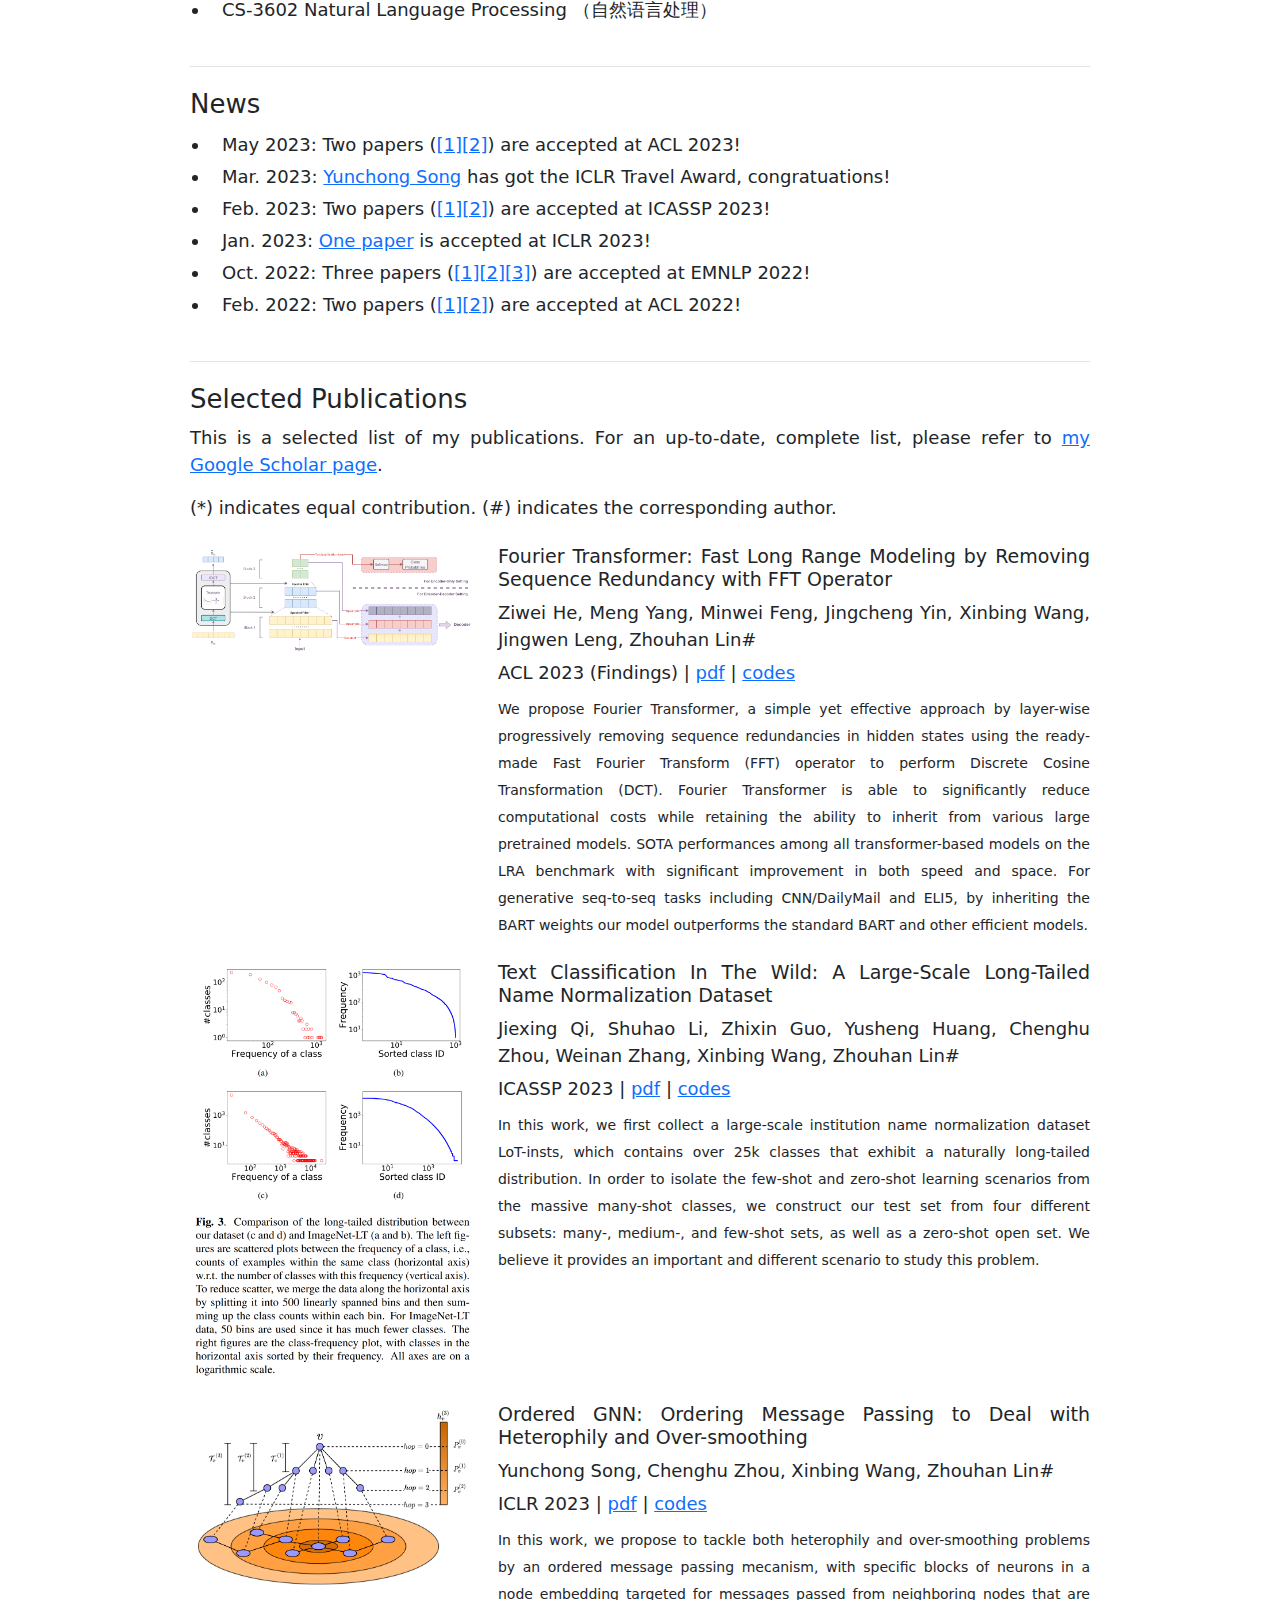
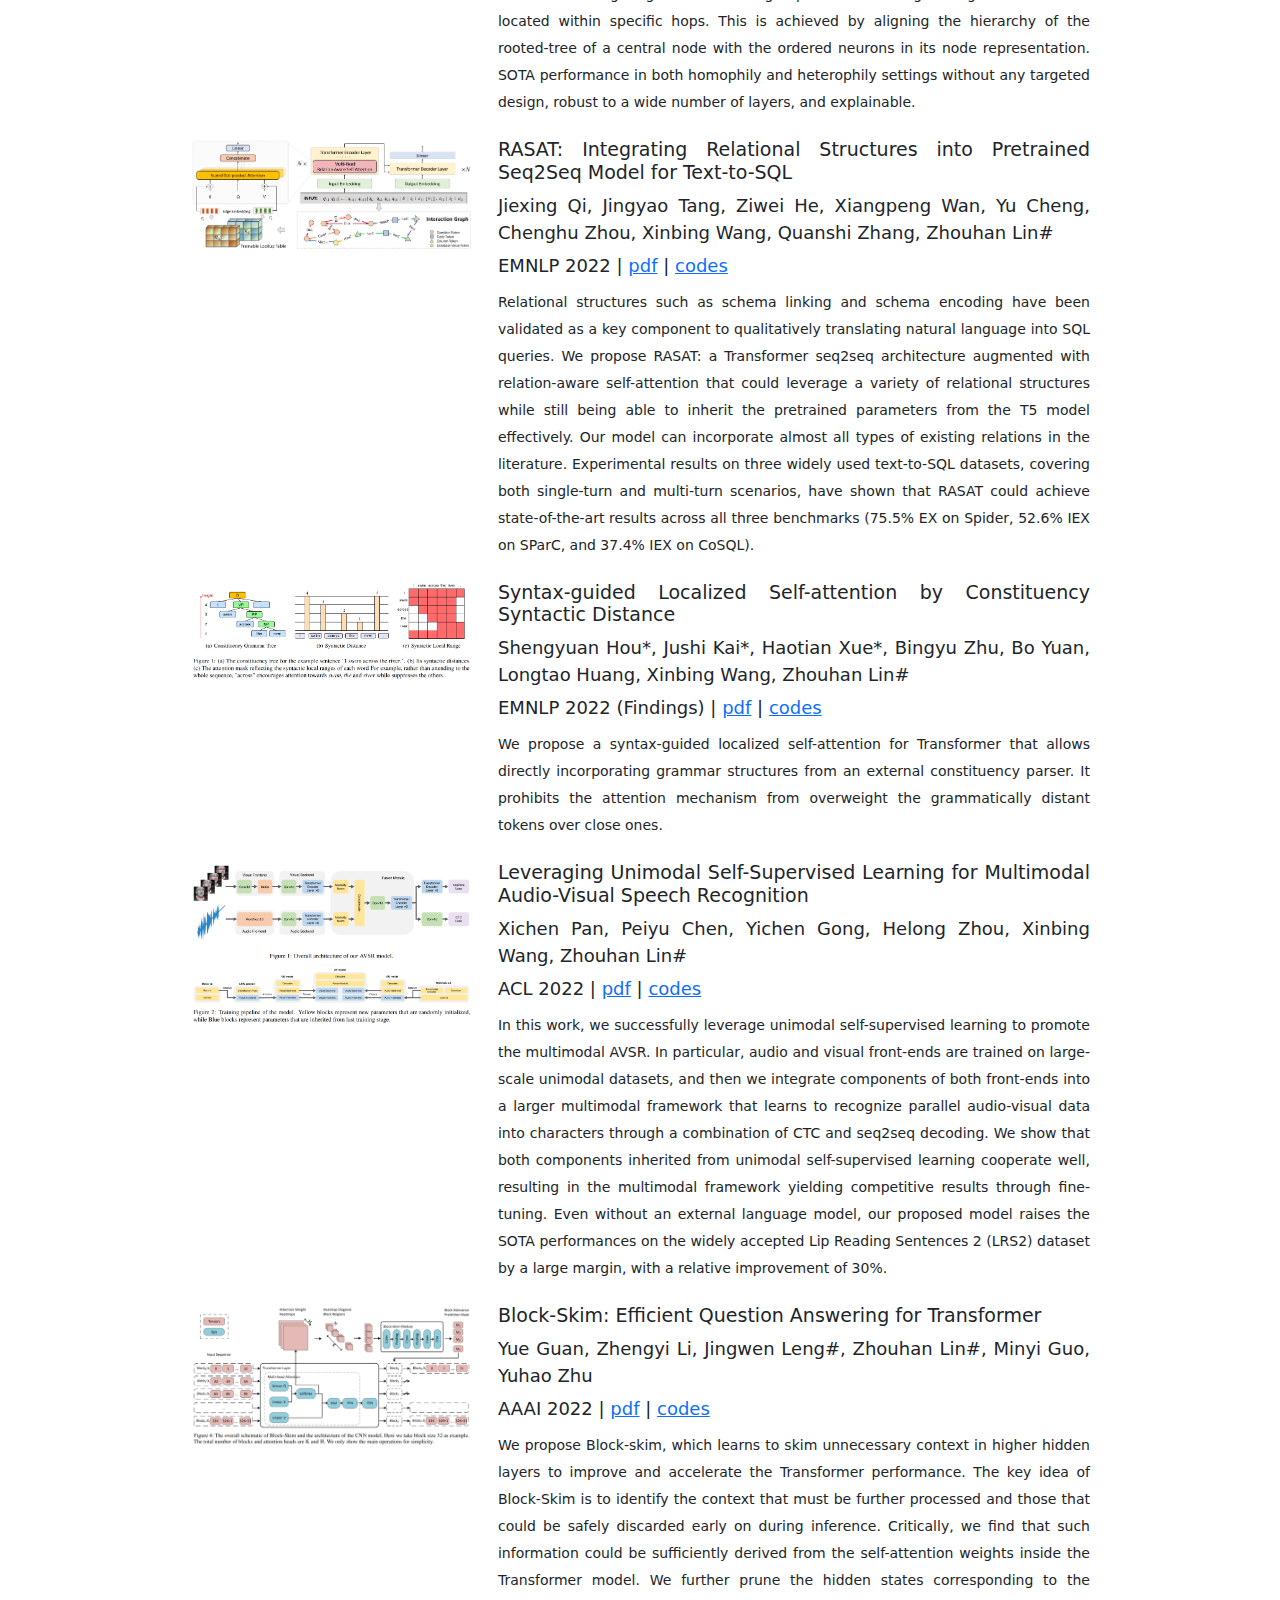
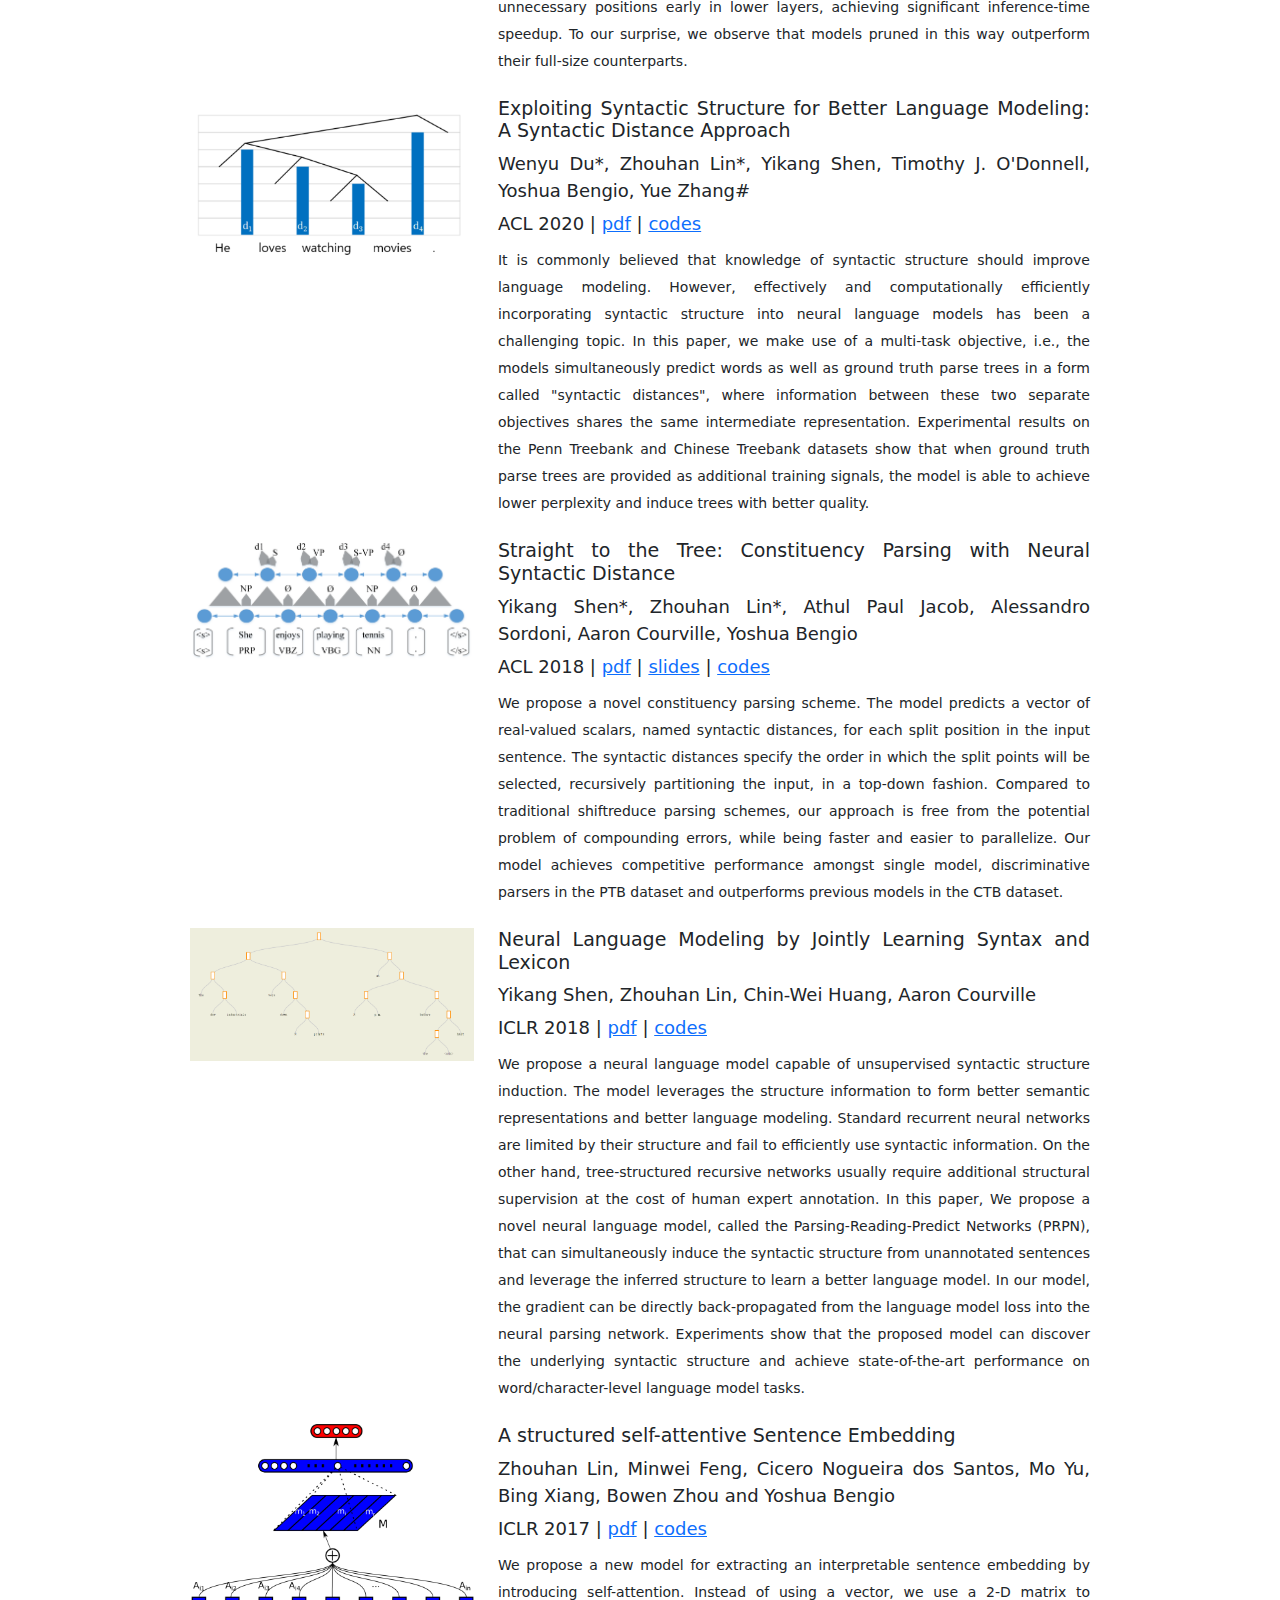
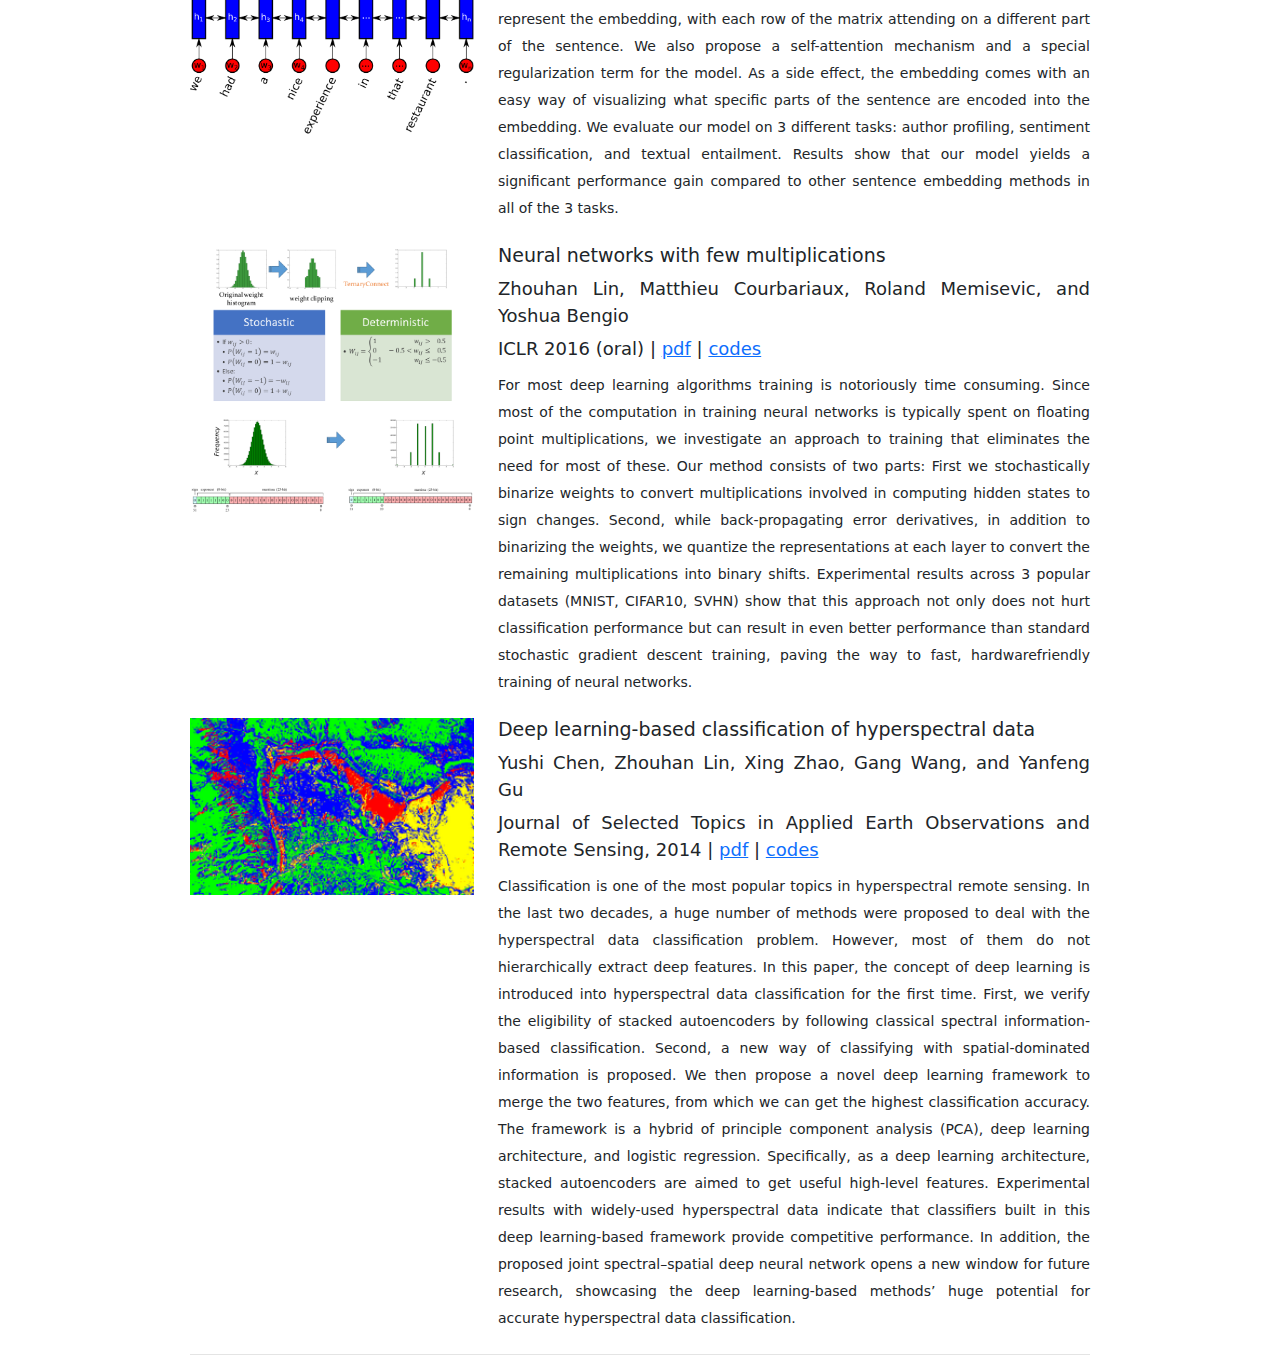
==== commit 487e0c79: "Update index.html" ====
--- a/index.html
+++ b/index.html
@@ -126,10 +126,12 @@
                     in the <a href="https://www.umontreal.ca/en/"> University of Montreal</a> in 2019, 
                     where I was fortunately supervised by <a href="https://yoshuabengio.org/">Yoshua Bengio</a>. 
                     During my Ph.D., I've been interning at Google AI in the 
-                    <a href="https://research.google/teams/language/">Language team</a> in New York City, at <a href="https://www.ibm.com/watson">IBM Watson</a> 
+                    <a href="https://research.google/teams/language/">Language team</a> in New York City, and at <a href="https://www.ibm.com/watson">IBM Watson</a> 
                     with <a href="https://scholar.google.com/citations?user=h3Nsz6YAAAAJ&hl=en">Bowen Zhou</a> and 
-                    <a href="https://sites.google.com/site/moyunlp/">Mo Yu</a> in Yorktown Height, NY. I also worked as a part-time student researcher at Microsoft Research
-                    with <a href="https://www.microsoft.com/en-us/research/people/alsordon/">Alessandro Sordoni</a> in Montreal.
+                    <a href="https://sites.google.com/site/moyunlp/">Mo Yu</a> in Yorktown Height, NY. I also worked as a part-time student researcher at 
+                    <a href="https://www.microsoft.com/en-us/research/lab/microsoft-research-montreal/">Microsoft Research</a>
+                    with <a href="https://www.microsoft.com/en-us/research/people/alsordon/">Alessandro Sordoni</a> and 
+                    <a href="https://scholar.google.ca/citations?hl=en">Adam Trischler</a> in Montreal.
                     Prior to Mila, I received my B.Sc. (2012) and M.Sc. (2014) from 
                     <a href="http://en.hit.edu.cn/">Harbin Institute of Technology</a>. For more information, you can find my CV <a href="src="assets/CV_Zhouhan_Lin.pdf"">here</a>. 
                 </p>
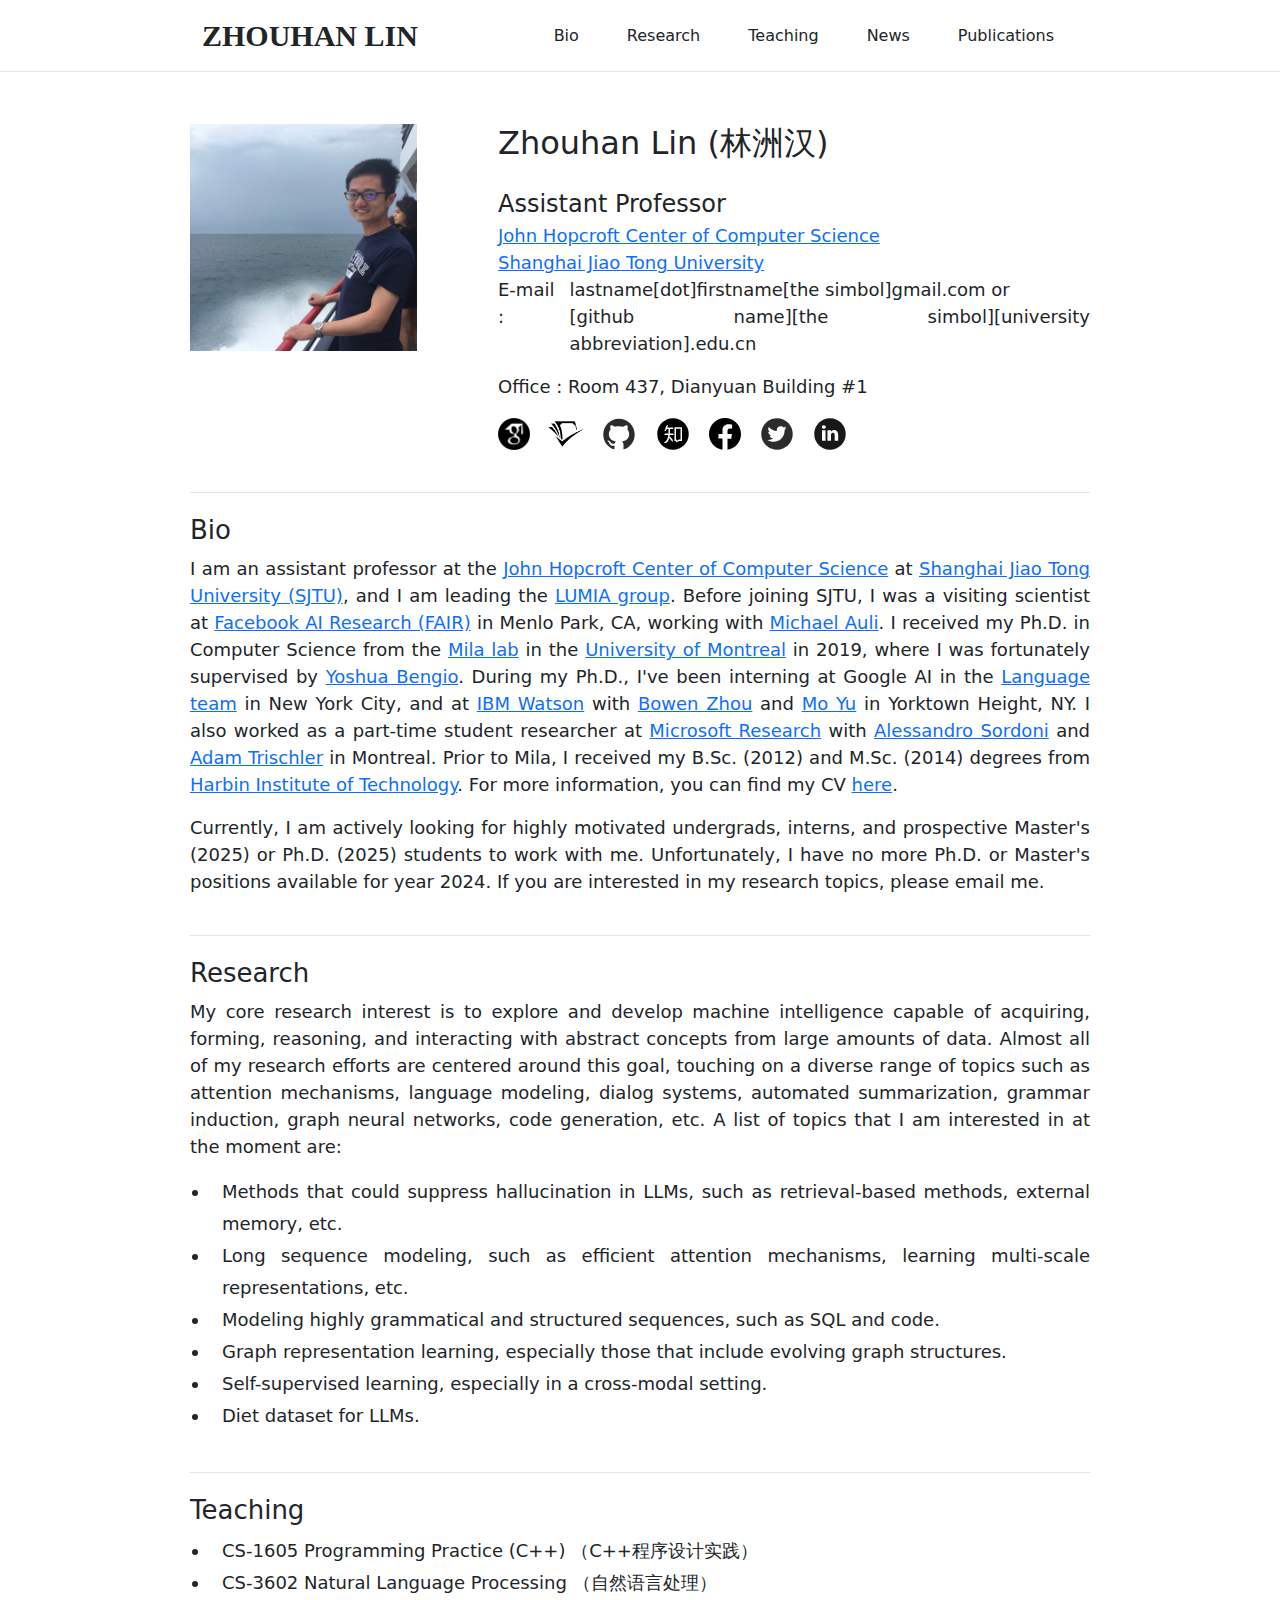
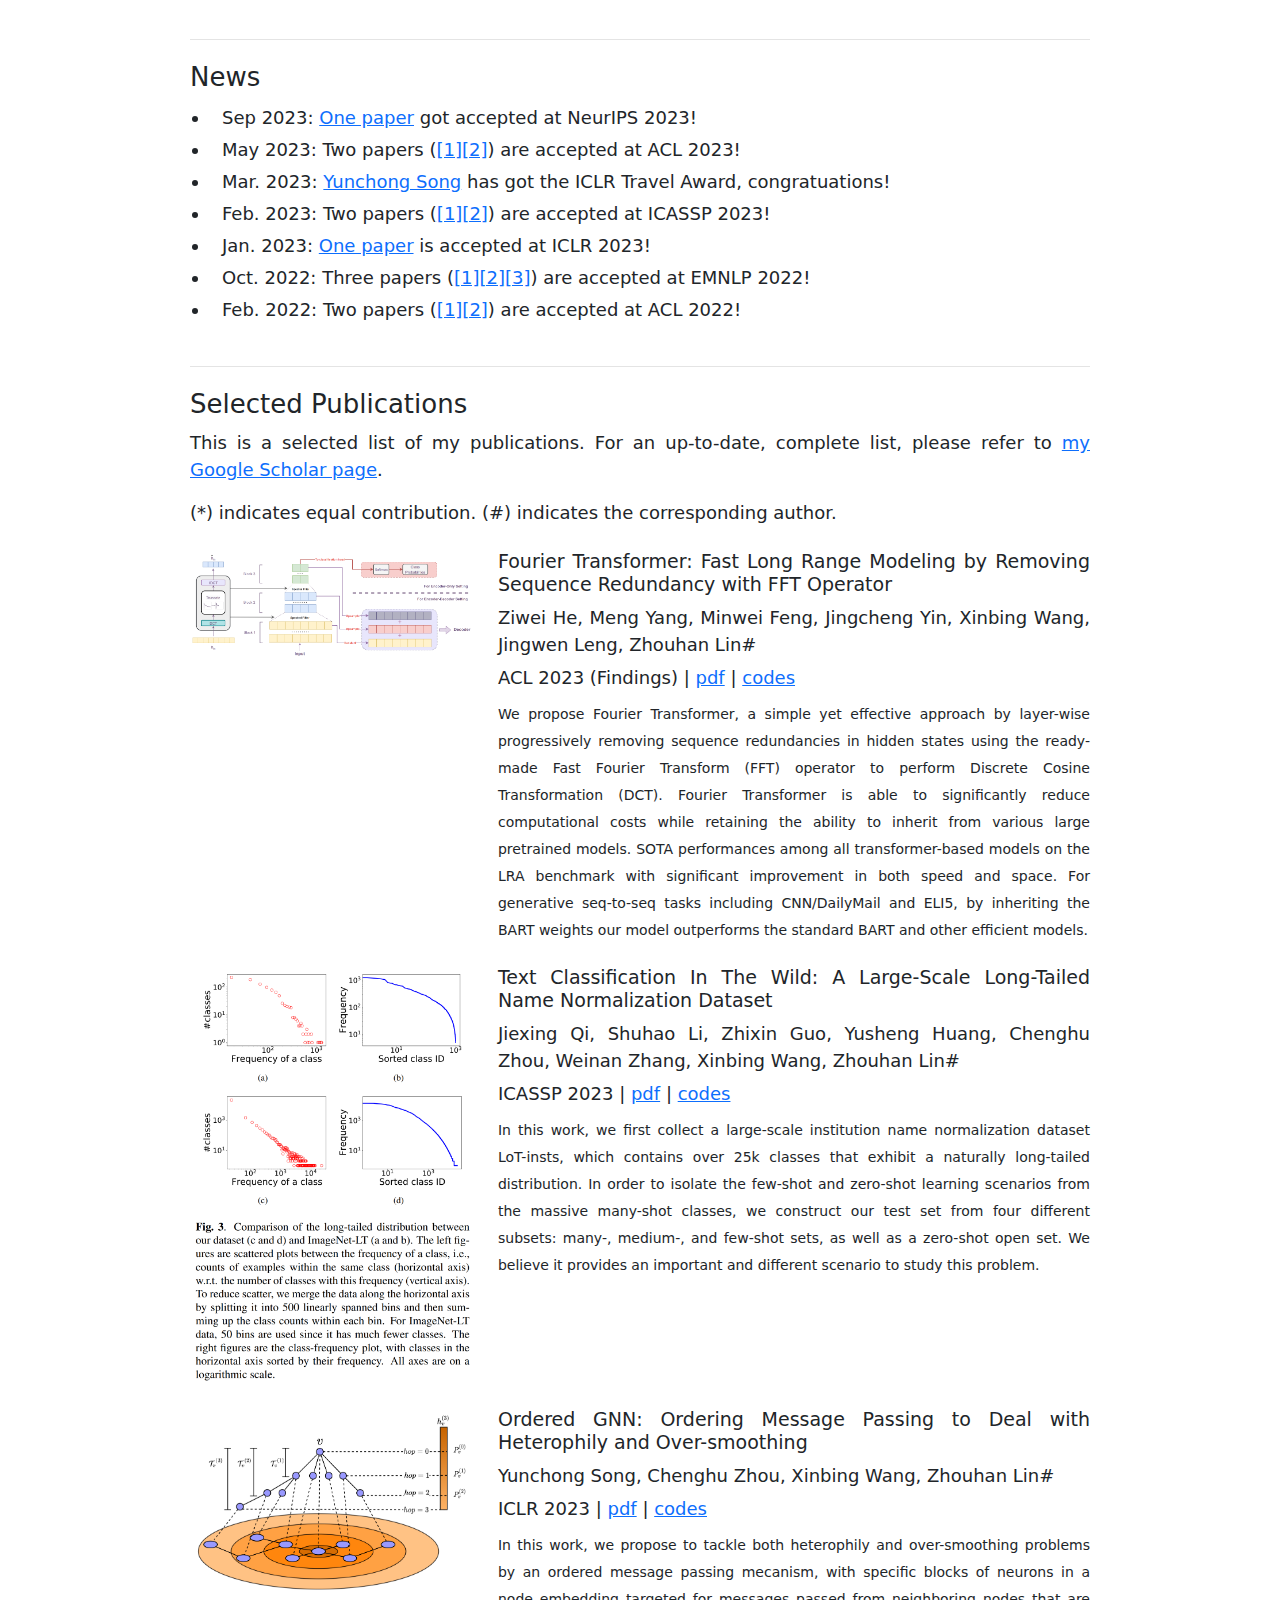
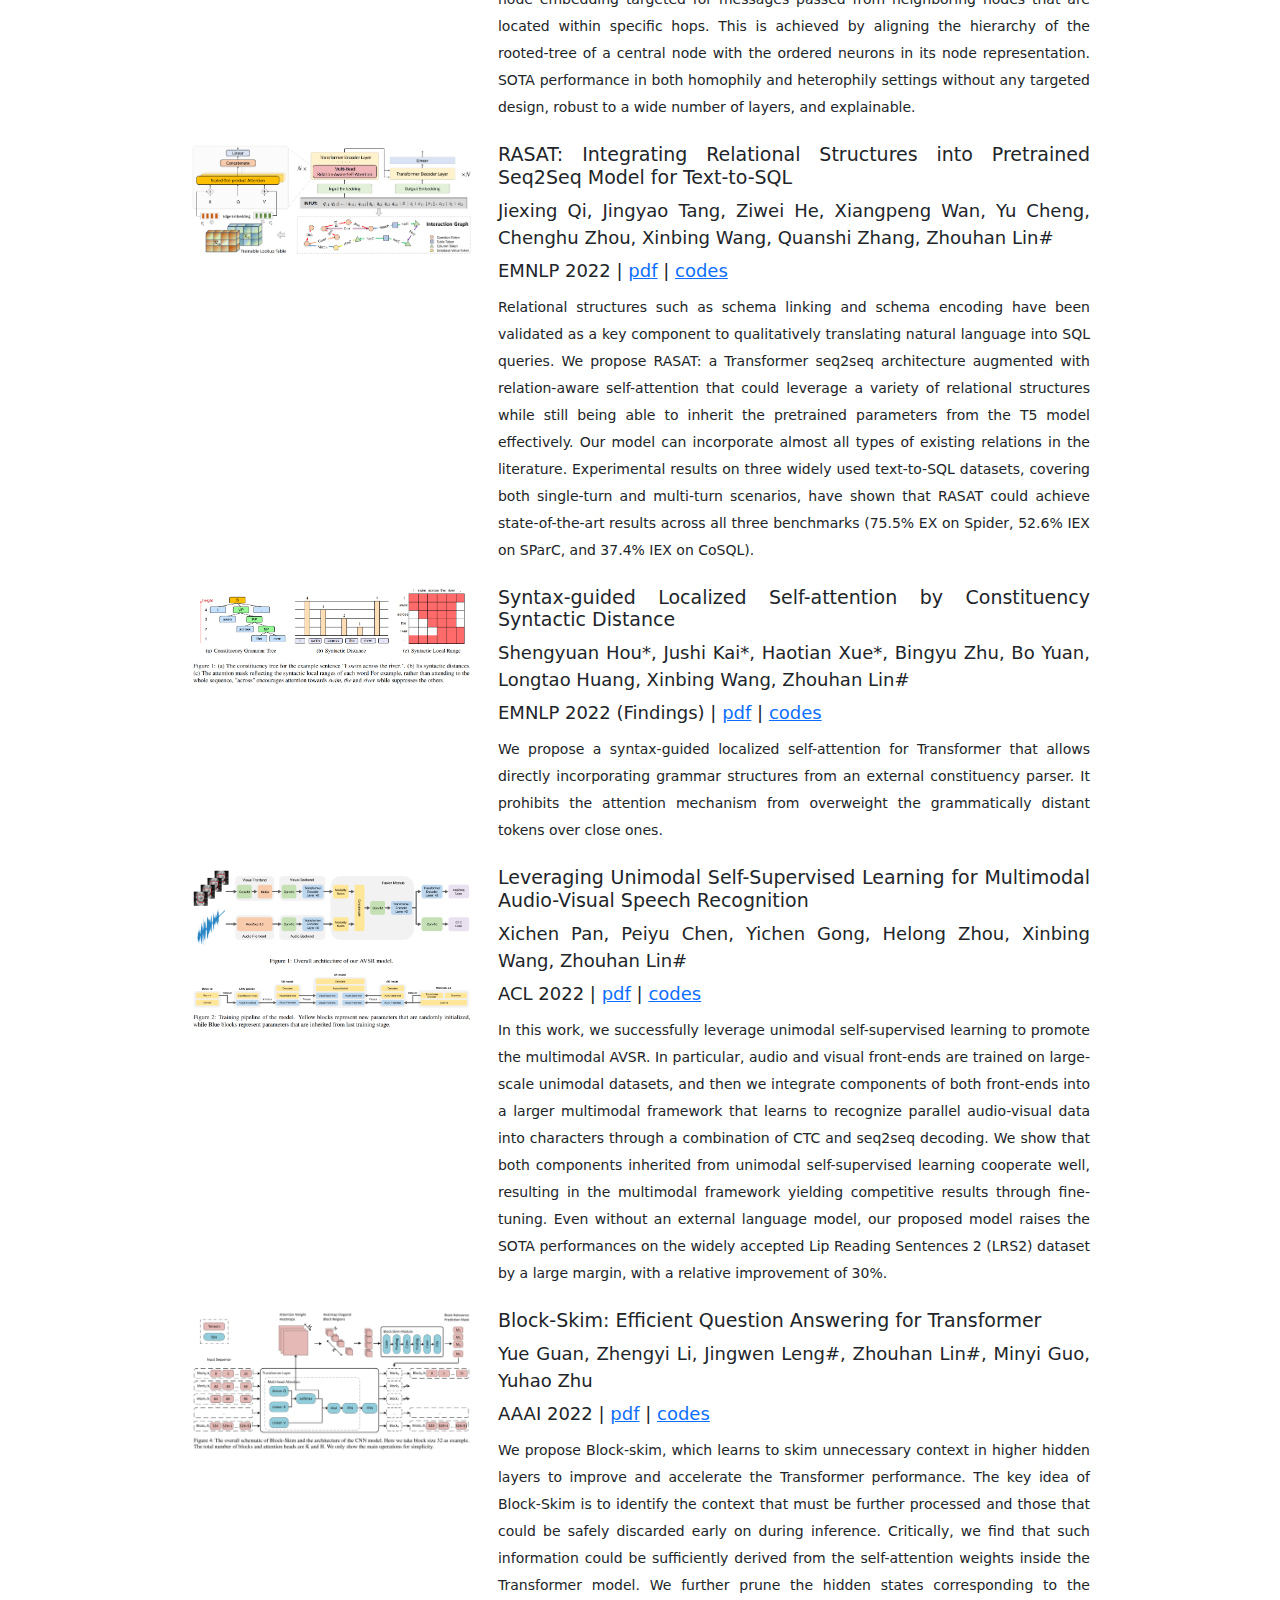
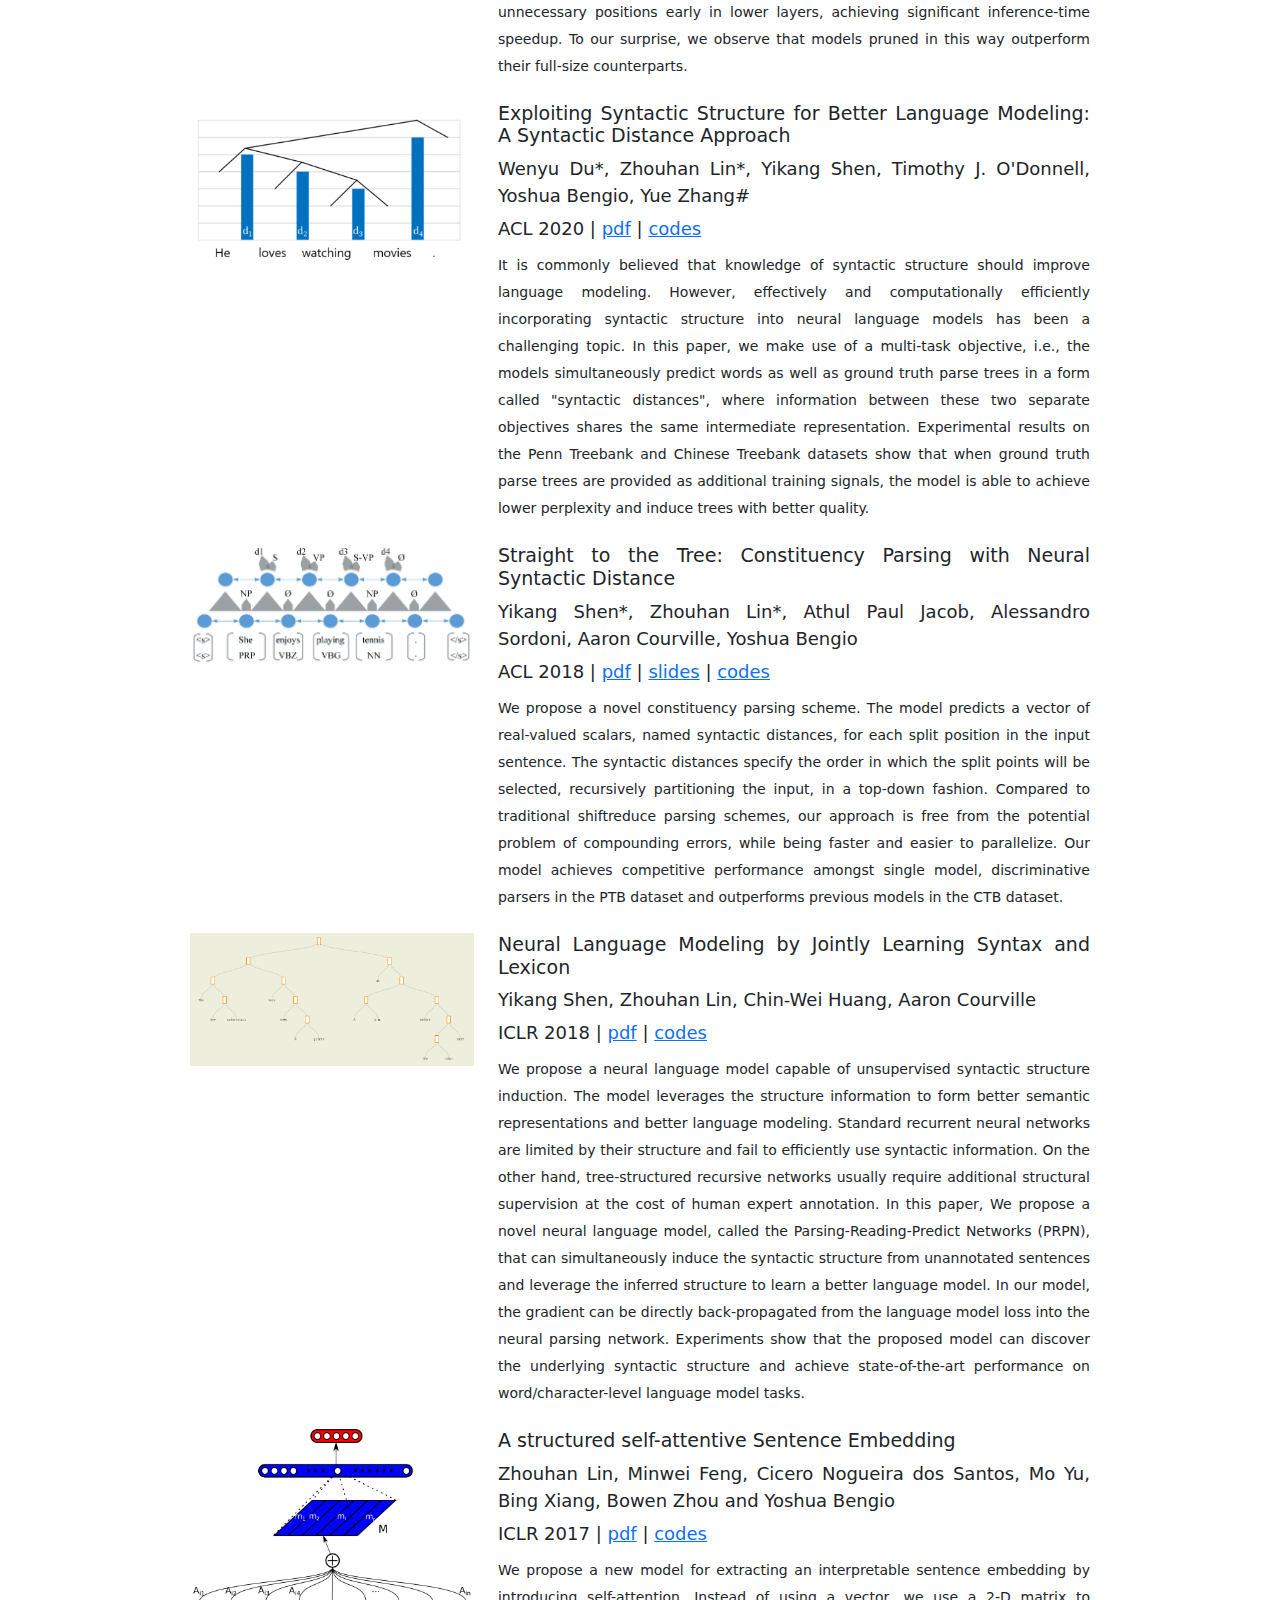
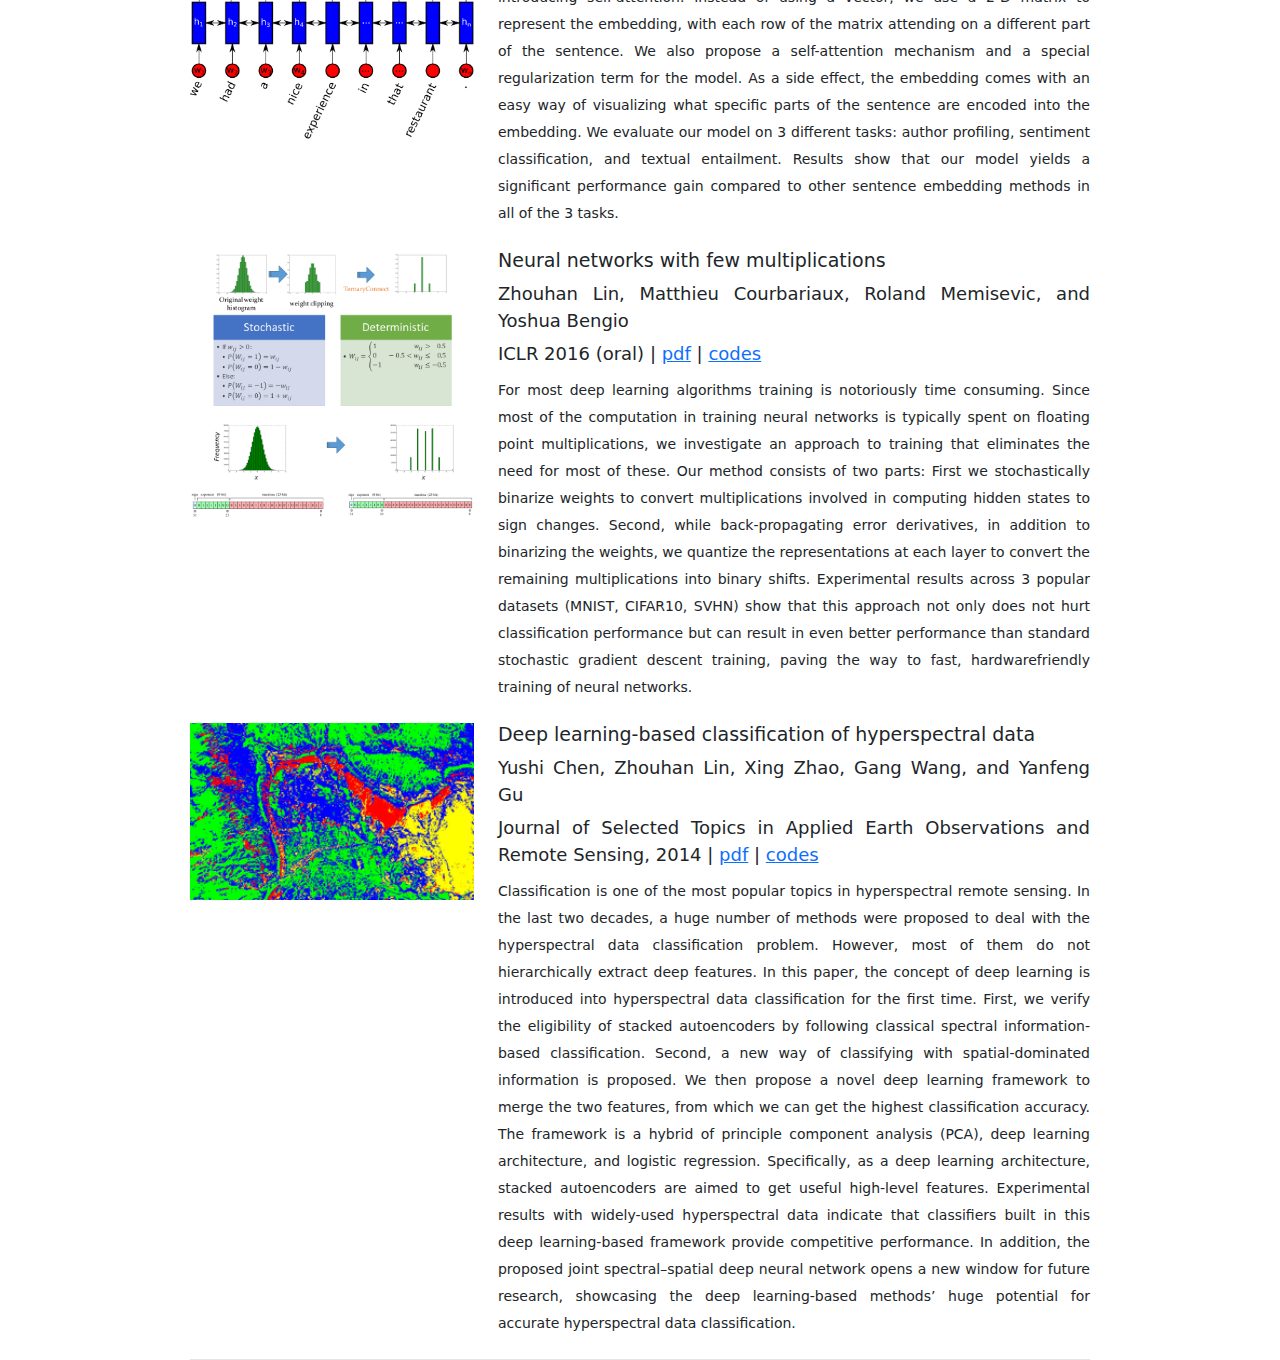
==== commit 541c327c: "Update index.html" ====
--- a/index.html
+++ b/index.html
@@ -132,13 +132,13 @@
                     <a href="https://www.microsoft.com/en-us/research/lab/microsoft-research-montreal/">Microsoft Research</a>
                     with <a href="https://www.microsoft.com/en-us/research/people/alsordon/">Alessandro Sordoni</a> and 
                     <a href="https://scholar.google.ca/citations?hl=en">Adam Trischler</a> in Montreal.
-                    Prior to Mila, I received my B.Sc. (2012) and M.Sc. (2014) from 
-                    <a href="http://en.hit.edu.cn/">Harbin Institute of Technology</a>. For more information, you can find my CV <a href="src="assets/CV_Zhouhan_Lin.pdf"">here</a>. 
+                    Prior to Mila, I received my B.Sc. (2012) and M.Sc. (2014) degrees from 
+                    <a href="http://en.hit.edu.cn/">Harbin Institute of Technology</a>. For more information, you can find my CV <a href="assets/CV_Zhouhan_Lin.pdf">here</a>. 
                 </p>
                 <p>
-                    At the moment, I am actively looking for highly motivated undergrads, interns, and prospective Master's (2024) or Ph.D. (2025) students to work with me. 
-                    Unfortunately, I have no more Ph.D. positions available for the year 2024. 
-                    If you are interested in my research topics, please drop me an email.
+                    Currently, I am actively looking for highly motivated undergrads, interns, and prospective Master's (2025) or Ph.D. (2025) students to work with me. 
+                    Unfortunately, I have no more Ph.D. or Master's positions available for year 2024. 
+                    If you are interested in my research topics, please email me.
                 </p>
 
             </section>
@@ -180,6 +180,7 @@
                     News
                 </h3>
                 <ul class="row">
+                    <li> Sep 2023: <a href="https://openreview.net/pdf?id=t2hEZadBBk">One paper</a> got accepted at NeurIPS 2023! </li>
                     <li> May 2023: Two papers (<a href="https://aclanthology.org/2023.acl-long.281/">[1]</a><a href="https://aclanthology.org/2023.findings-acl.570/">[2]</a>) are accepted at ACL 2023! </li>
                     <li> Mar. 2023: <a href="https://scholar.google.com/citations?user=C-TqDNsAAAAJ">Yunchong Song</a> has got the ICLR Travel Award, congratuations! </li>
                     <li> Feb. 2023: Two papers (<a href="https://arxiv.org/abs/2302.09509">[1]</a><a href="https://arxiv.org/abs/2304.05361">[2]</a>) are accepted at ICASSP 2023! </li>
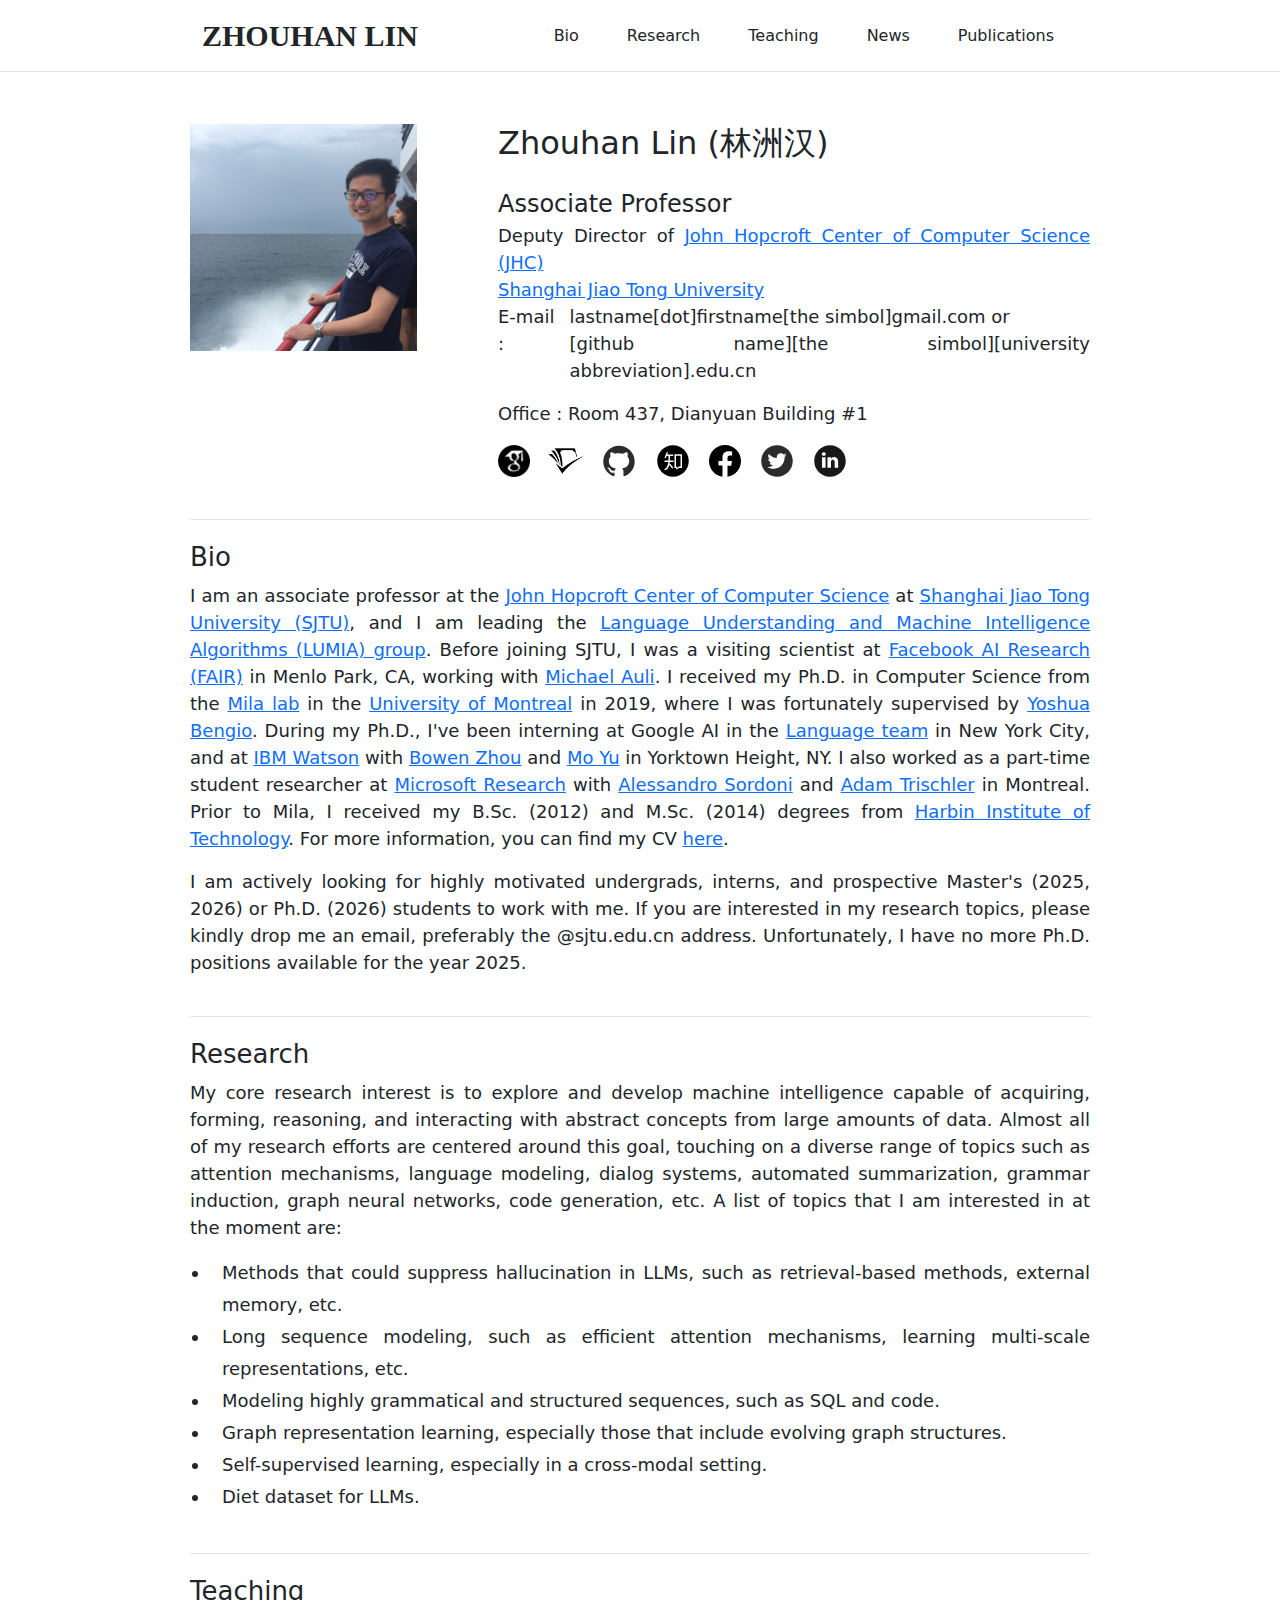
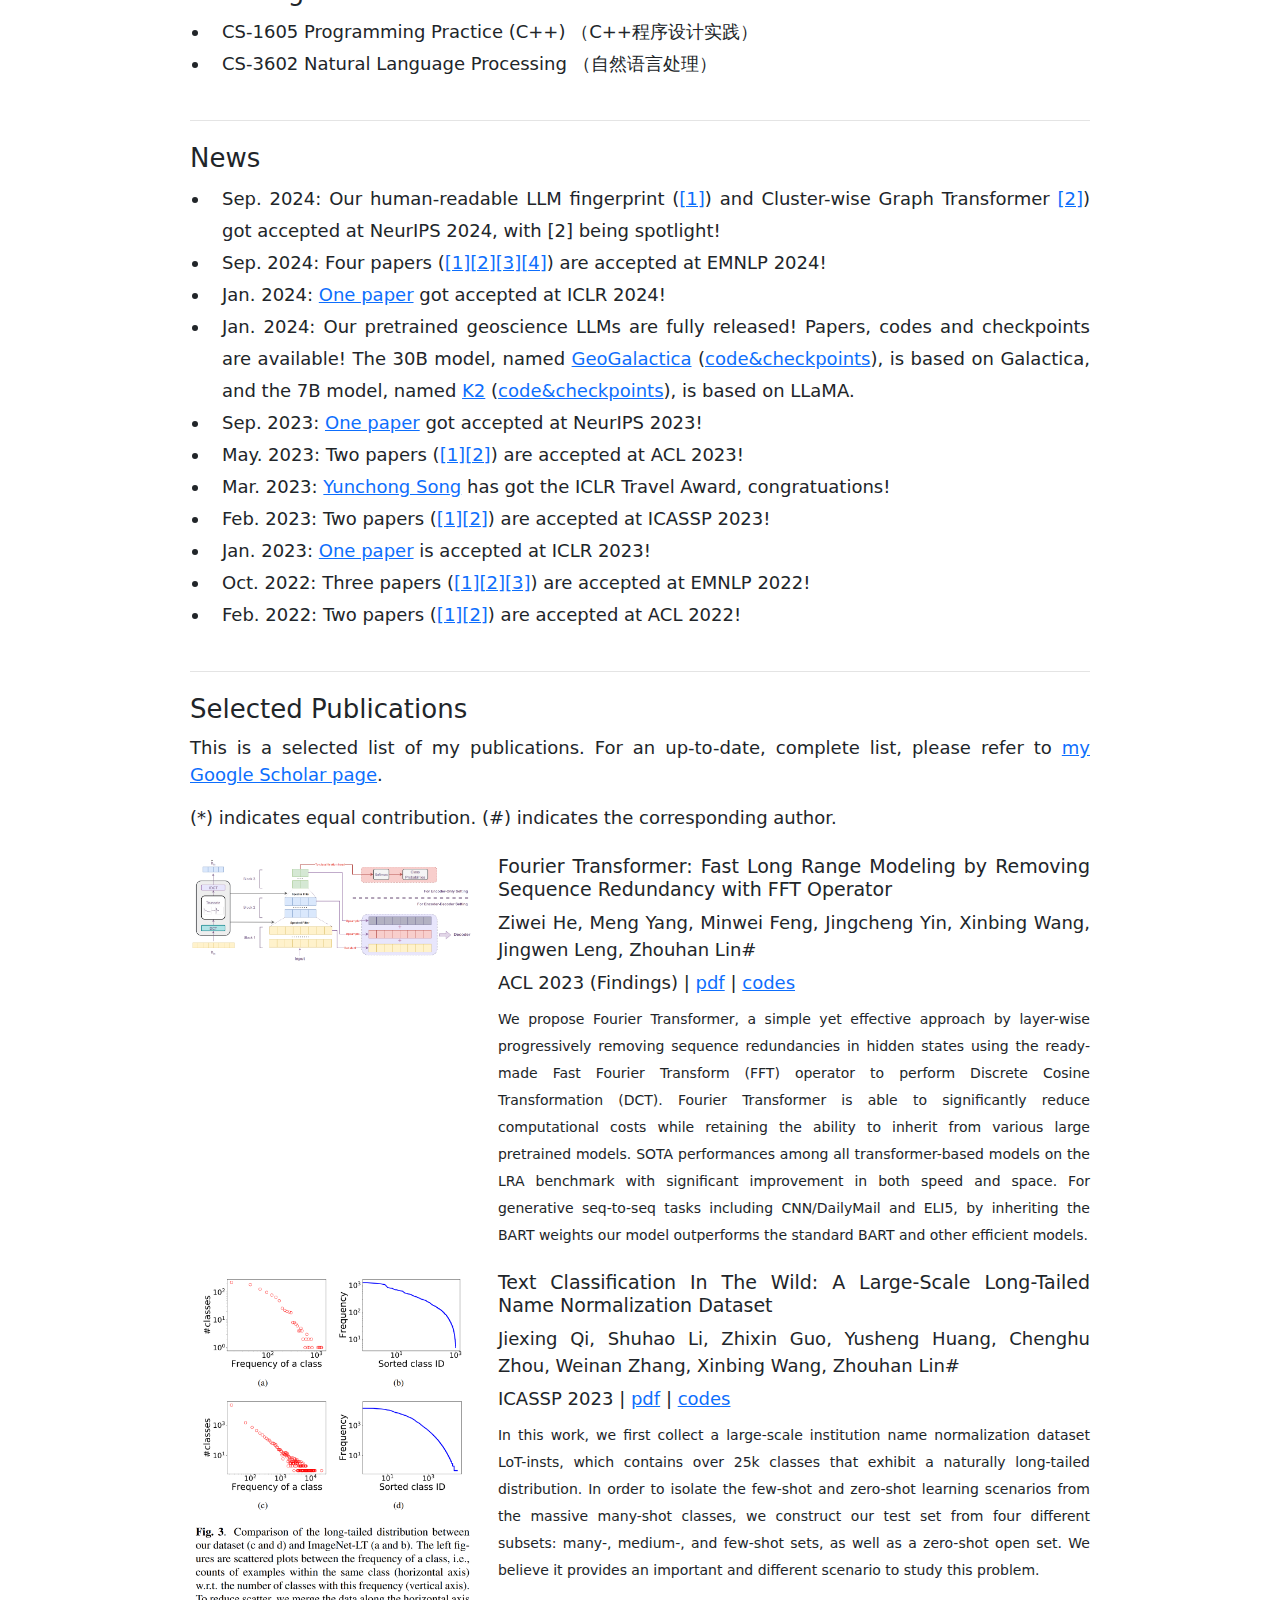
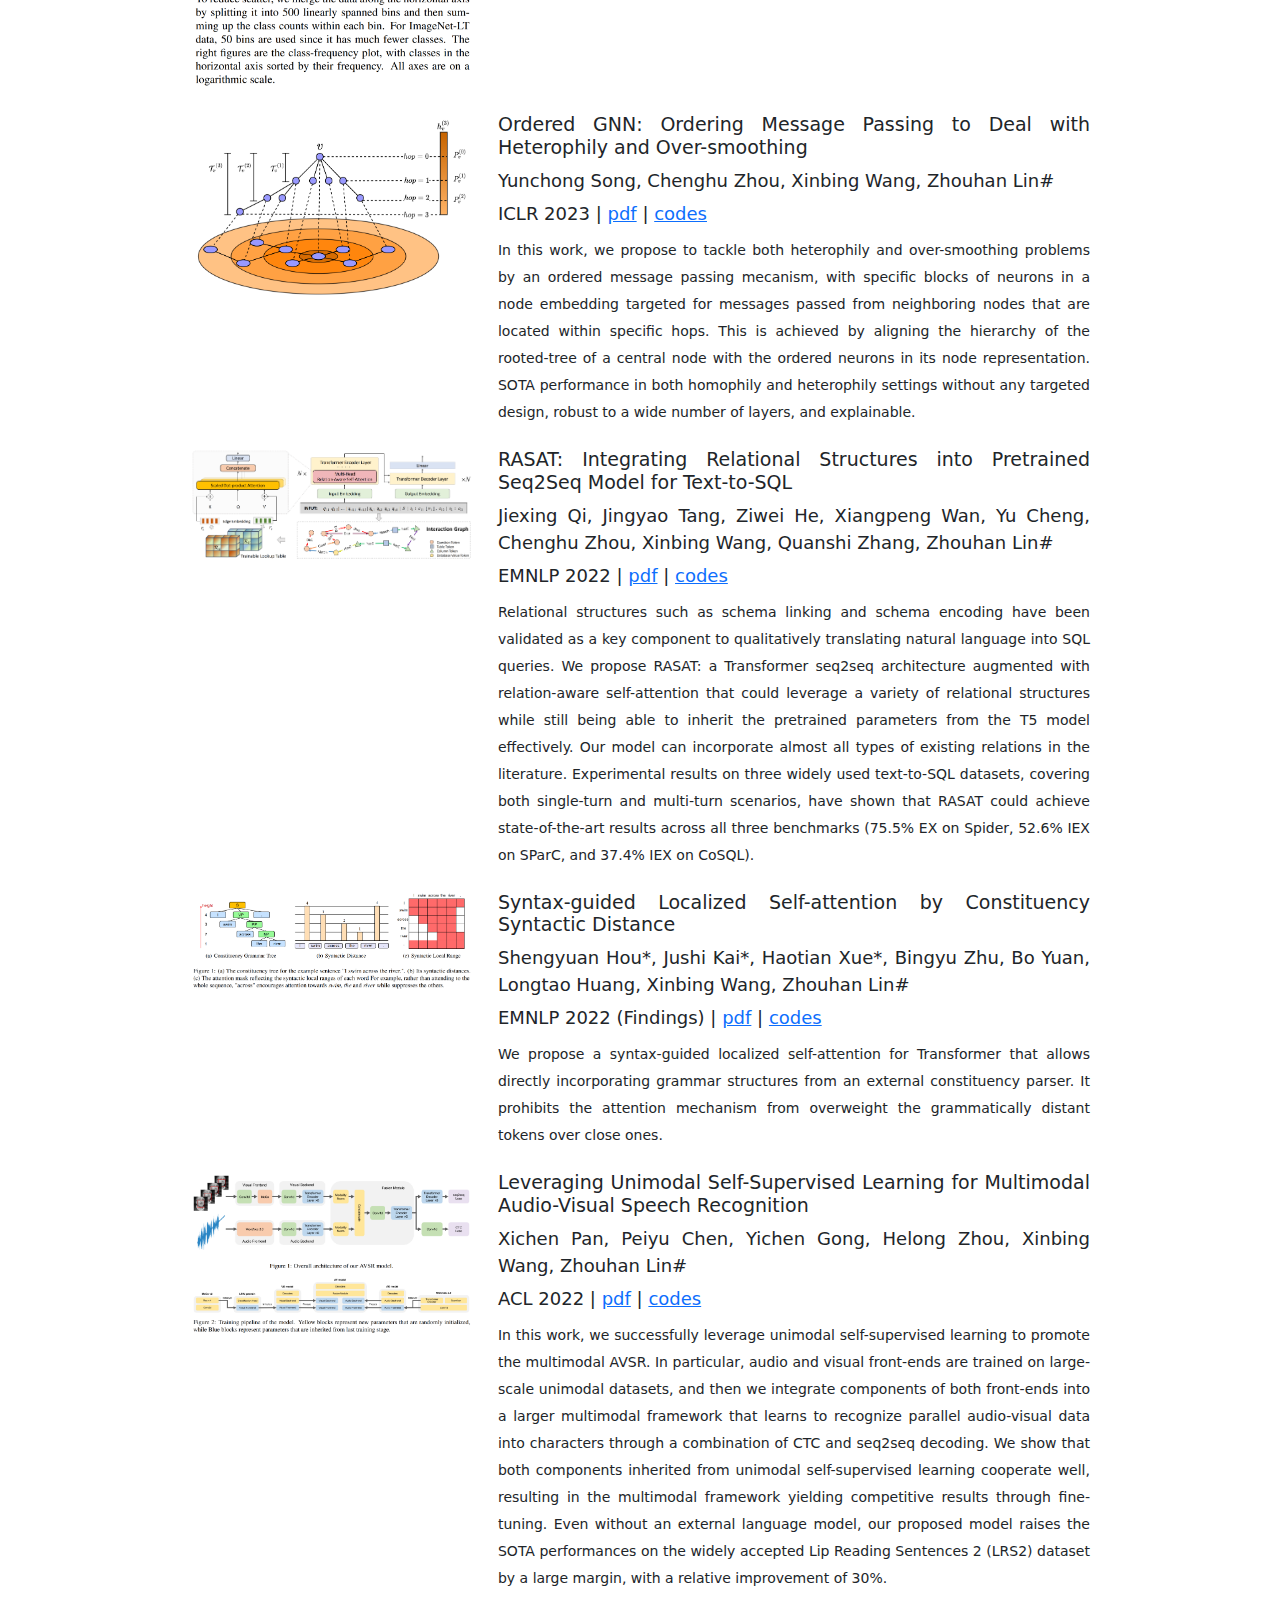
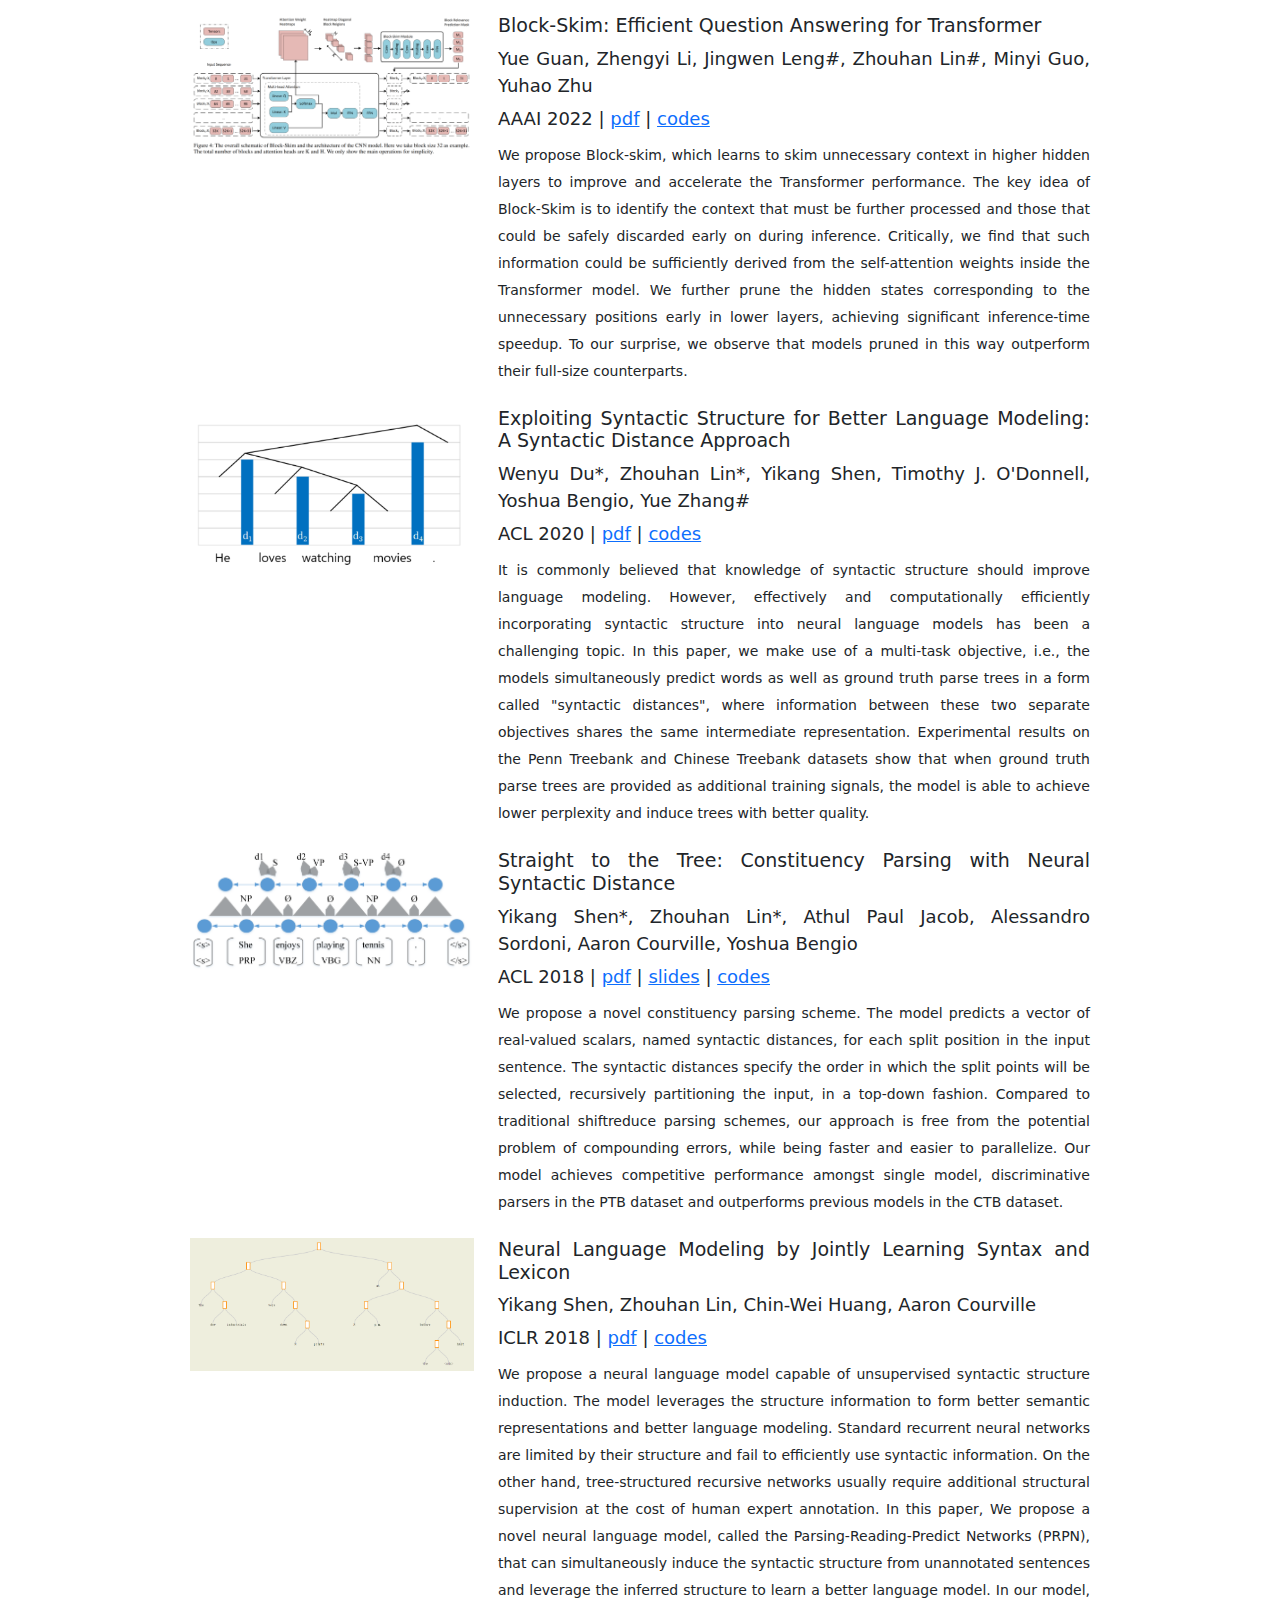
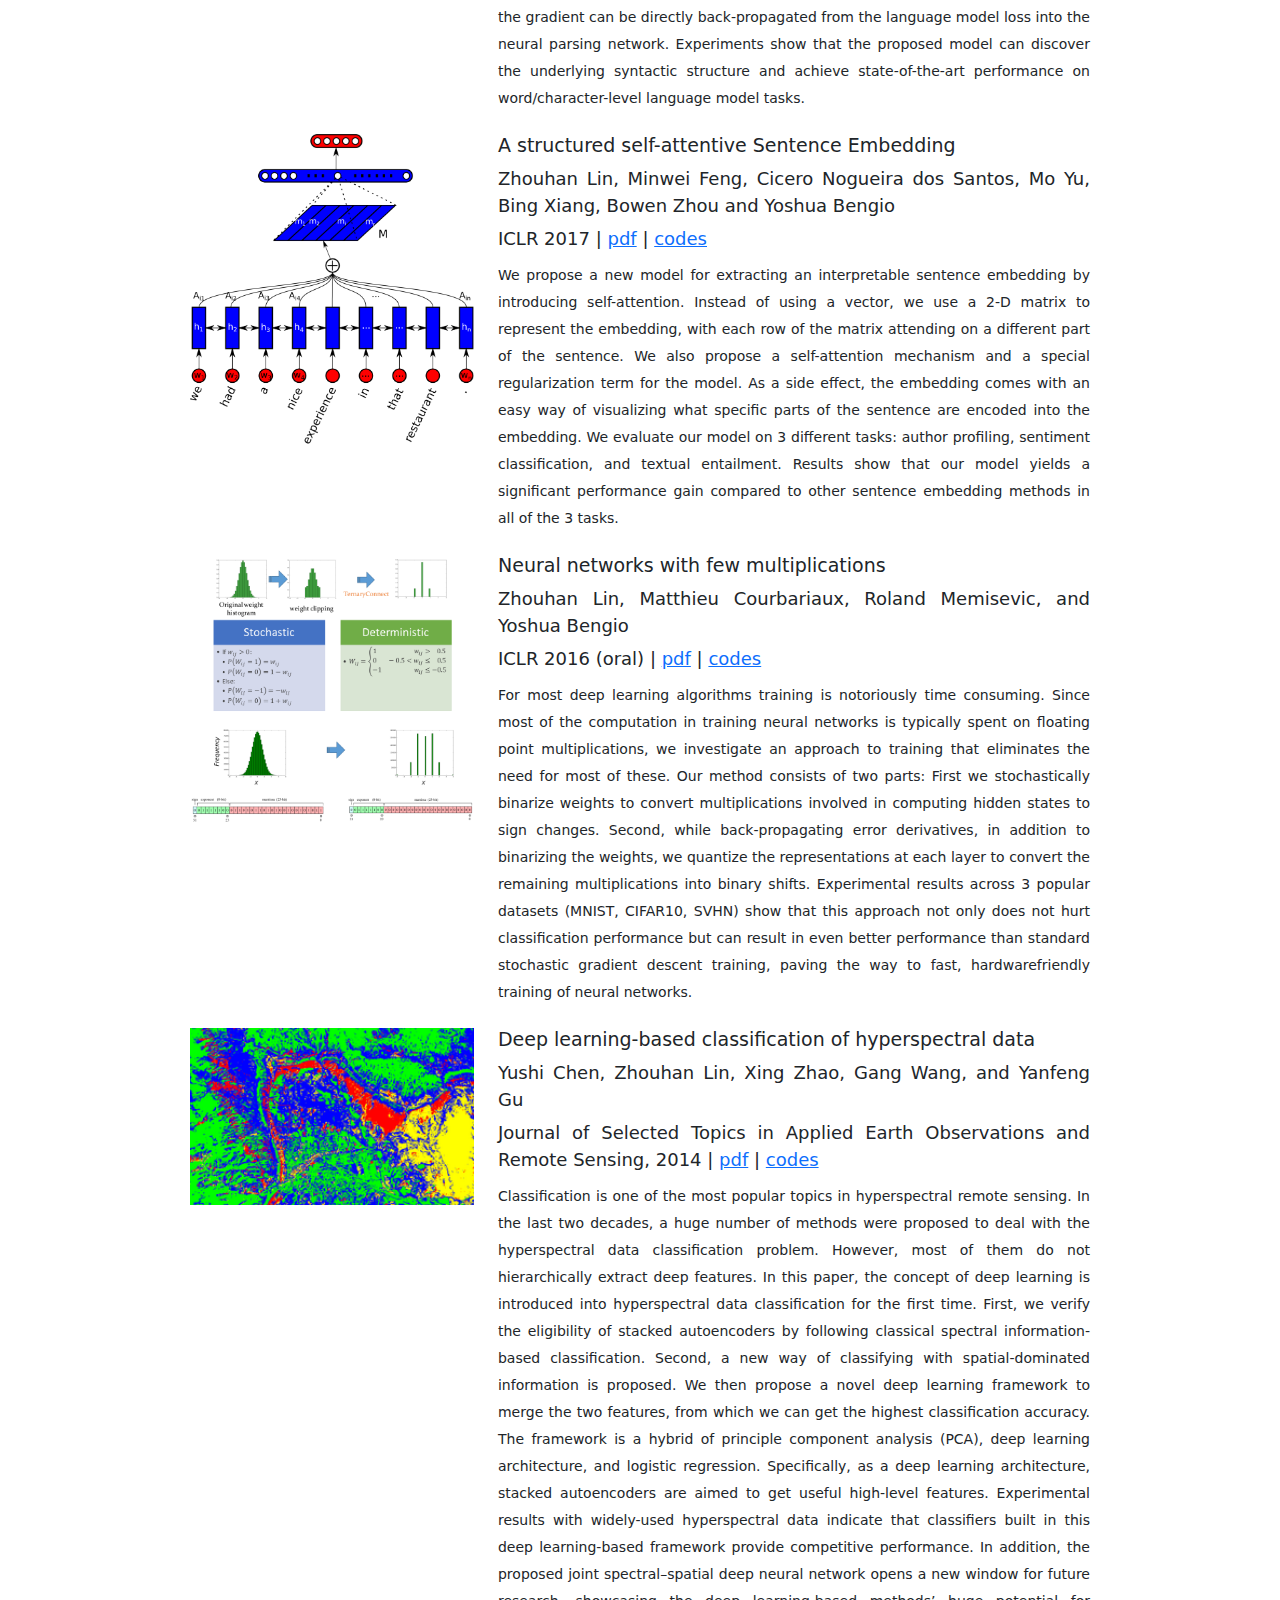
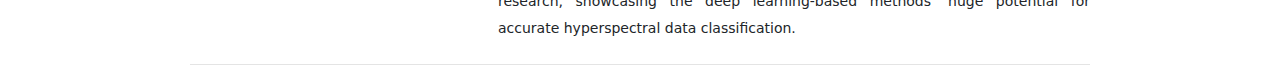
==== commit 51a0186a: "Update index.html" ====
--- a/index.html
+++ b/index.html
@@ -61,10 +61,10 @@
                     <div class="col-xs-12 col-sm-8">
                         <h2 style="margin-bottom: 24px;">Zhouhan Lin (林洲汉)</h2>
                         <div>
-                            <span style="font-weight: 500; font-size: 24px;">Assistant Professor</span>
+                            <span style="font-weight: 500; font-size: 24px;">Associate Professor</span>
                         </div>
                         <div>
-                            <span style="font-weight: 500;"><a href="https://jhc.sjtu.edu.cn/">John Hopcroft Center of Computer Science</a></span>
+                            <span style="font-weight: 500;">Deputy Director of <a href="https://jhc.sjtu.edu.cn/">John Hopcroft Center of Computer Science (JHC)</a></span>
                         </div>
                         <div>
                             <span style="font-weight: 500;"><a href="https://en.sjtu.edu.cn/">Shanghai Jiao Tong University</a></span>
@@ -116,10 +116,10 @@
                     Bio
                 </h3>
                 <p>
-                    I am an assistant professor at the 
+                    I am an associate professor at the 
                     <a href="https://jhc.sjtu.edu.cn/">John Hopcroft Center of Computer Science</a> 
                     at <a href="https://en.sjtu.edu.cn/">Shanghai Jiao Tong University (SJTU)</a>, 
-                    and I am leading the <a href="https://github.com/LUMIA-Group">LUMIA group</a>.
+                    and I am leading the <a href="https://github.com/LUMIA-Group">Language Understanding and Machine Intelligence Algorithms (LUMIA) group</a>.
                     Before joining SJTU, I was a visiting scientist at <a href="https://ai.facebook.com/">Facebook AI Research (FAIR)</a> in Menlo Park, CA, 
                     working with <a href="https://michaelauli.github.io/">Michael Auli</a>. 
                     I received my Ph.D. in Computer Science from the <a href="https://mila.quebec/en/">Mila lab</a> 
@@ -136,9 +136,9 @@
                     <a href="http://en.hit.edu.cn/">Harbin Institute of Technology</a>. For more information, you can find my CV <a href="assets/CV_Zhouhan_Lin.pdf">here</a>. 
                 </p>
                 <p>
-                    Currently, I am actively looking for highly motivated undergrads, interns, and prospective Master's (2025) or Ph.D. (2025) students to work with me. 
-                    Unfortunately, I have no more Ph.D. or Master's positions available for year 2024. 
-                    If you are interested in my research topics, please email me.
+                    I am actively looking for highly motivated undergrads, interns, and <span style="font-weight: 500;">prospective Master's (2025, 2026) or Ph.D. (2026) students</span> to work with me. 
+                    If you are interested in my research topics, please kindly drop me an email, preferably the @sjtu.edu.cn address.
+                    <span style="font-weight: 500;">Unfortunately, I have no more Ph.D. positions available for the year 2025.</span>
                 </p>
 
             </section>
@@ -180,8 +180,14 @@
                     News
                 </h3>
                 <ul class="row">
-                    <li> Sep 2023: <a href="https://openreview.net/pdf?id=t2hEZadBBk">One paper</a> got accepted at NeurIPS 2023! </li>
-                    <li> May 2023: Two papers (<a href="https://aclanthology.org/2023.acl-long.281/">[1]</a><a href="https://aclanthology.org/2023.findings-acl.570/">[2]</a>) are accepted at ACL 2023! </li>
+                    <li> Sep. 2024: Our human-readable LLM fingerprint (<a href="https://arxiv.org/abs/2312.04828">[1]</a>) and Cluster-wise Graph Transformer <a href="https://openreview.net/pdf?id=3j2nasmKkP">[2]</a>) got accepted at NeurIPS 2024, with [2] being spotlight! </li>
+                    <li> Sep. 2024: Four papers (<a href="https://openreview.net/pdf?id=KpR53ZqtQ6">[1]</a><a href="https://openreview.net/pdf?id=T7fzvcq7Mf">[2]</a><a href="https://openreview.net/pdf?id=uJB6HtUAHX">[3]</a><a href="https://openreview.net/pdf?id=2shnXVWH6c">[4]</a>) are accepted
+                         at EMNLP 2024! </li>
+                    <li> Jan. 2024: <a href="https://openreview.net/forum?id=hv3SklibkL">One paper</a> got accepted at ICLR 2024! </li>
+                    <li> Jan. 2024: Our pretrained geoscience LLMs are fully released! Papers, codes and checkpoints are available! The 30B model, named <a href="https://arxiv.org/pdf/2401.00434">GeoGalactica</a> (<a href="https://github.com/geobrain-ai/geogalactica">code&checkpoints</a>), 
+                         is based on Galactica, and the 7B model, named <a href="https://dl.acm.org/doi/abs/10.1145/3616855.3635772">K2</a> (<a href="https://github.com/davendw49/k2">code&checkpoints</a>),  is based on LLaMA. </li>
+                    <li> Sep. 2023: <a href="https://openreview.net/pdf?id=t2hEZadBBk">One paper</a> got accepted at NeurIPS 2023! </li>
+                    <li> May. 2023: Two papers (<a href="https://aclanthology.org/2023.acl-long.281/">[1]</a><a href="https://aclanthology.org/2023.findings-acl.570/">[2]</a>) are accepted at ACL 2023! </li>
                     <li> Mar. 2023: <a href="https://scholar.google.com/citations?user=C-TqDNsAAAAJ">Yunchong Song</a> has got the ICLR Travel Award, congratuations! </li>
                     <li> Feb. 2023: Two papers (<a href="https://arxiv.org/abs/2302.09509">[1]</a><a href="https://arxiv.org/abs/2304.05361">[2]</a>) are accepted at ICASSP 2023! </li>
                     <li> Jan. 2023: <a href="https://openreview.net/forum?id=wKPmPBHSnT6">One paper</a> is accepted at ICLR 2023! </li>
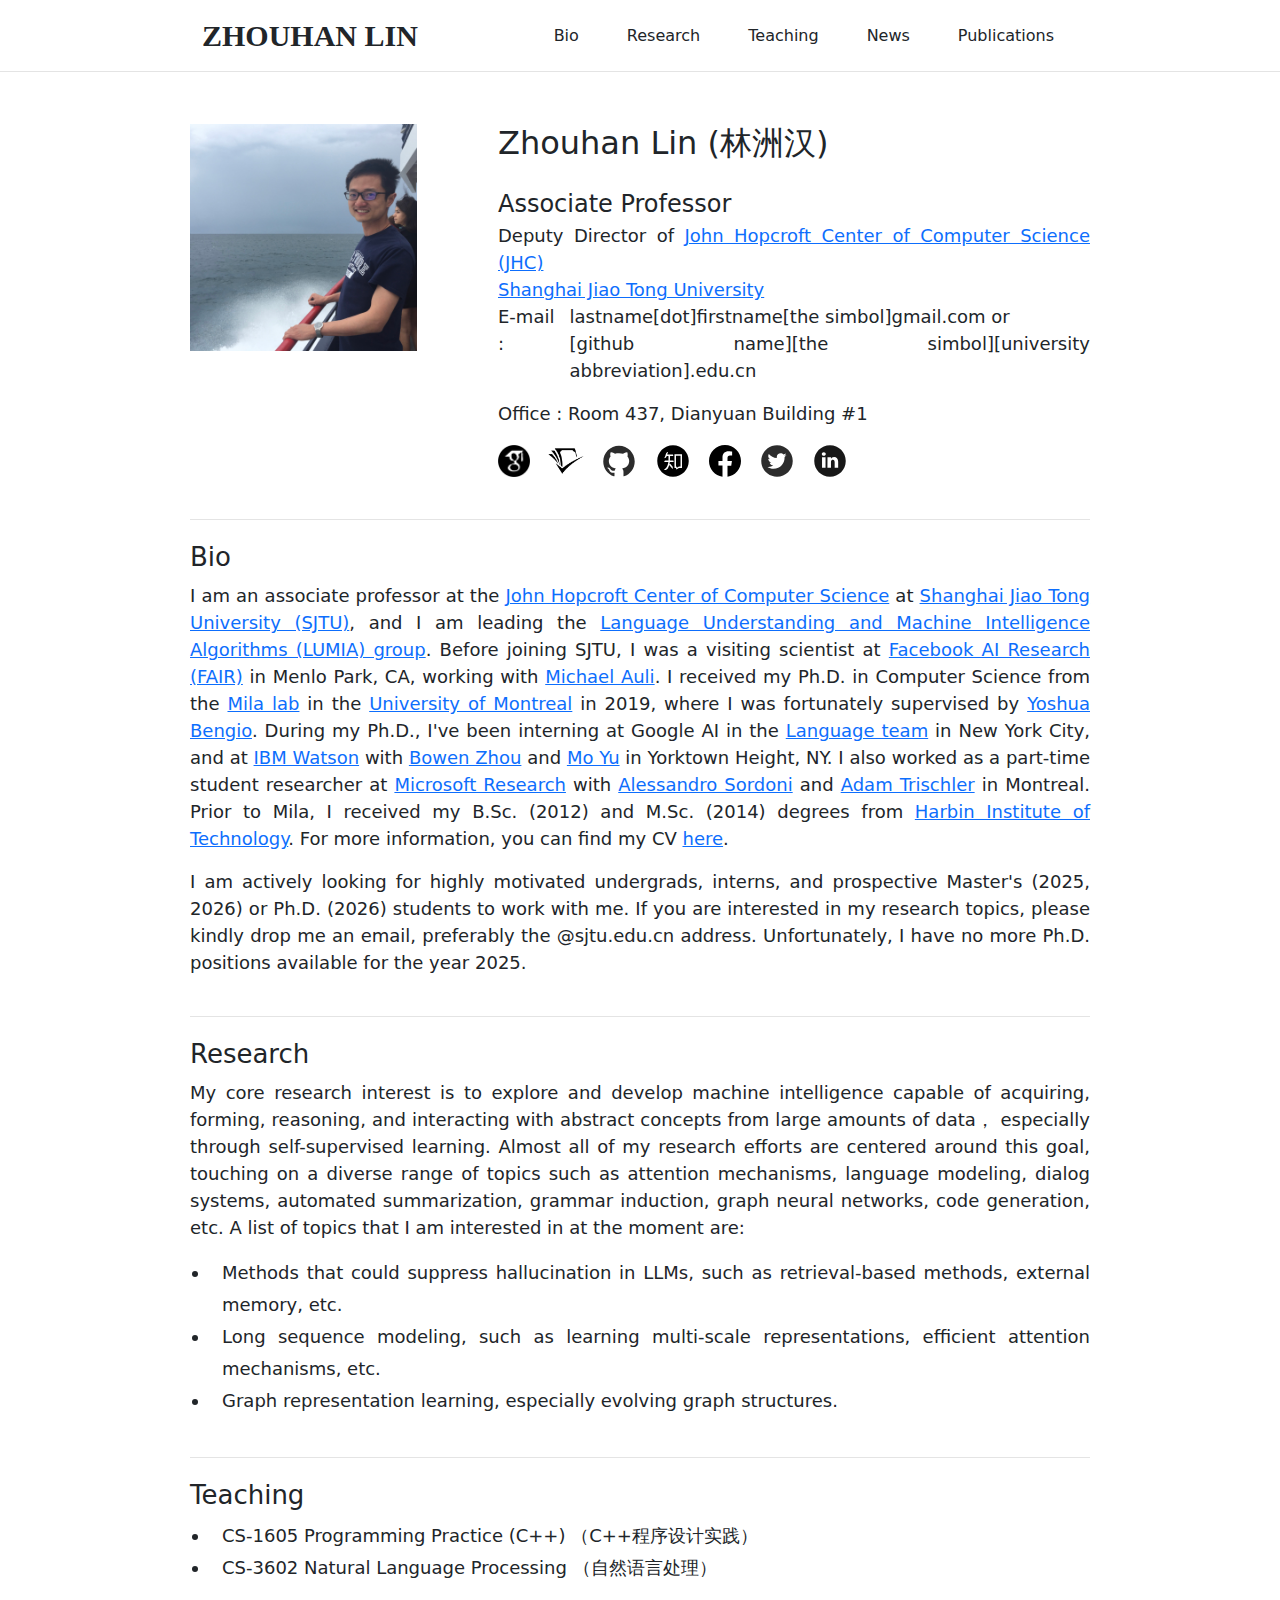
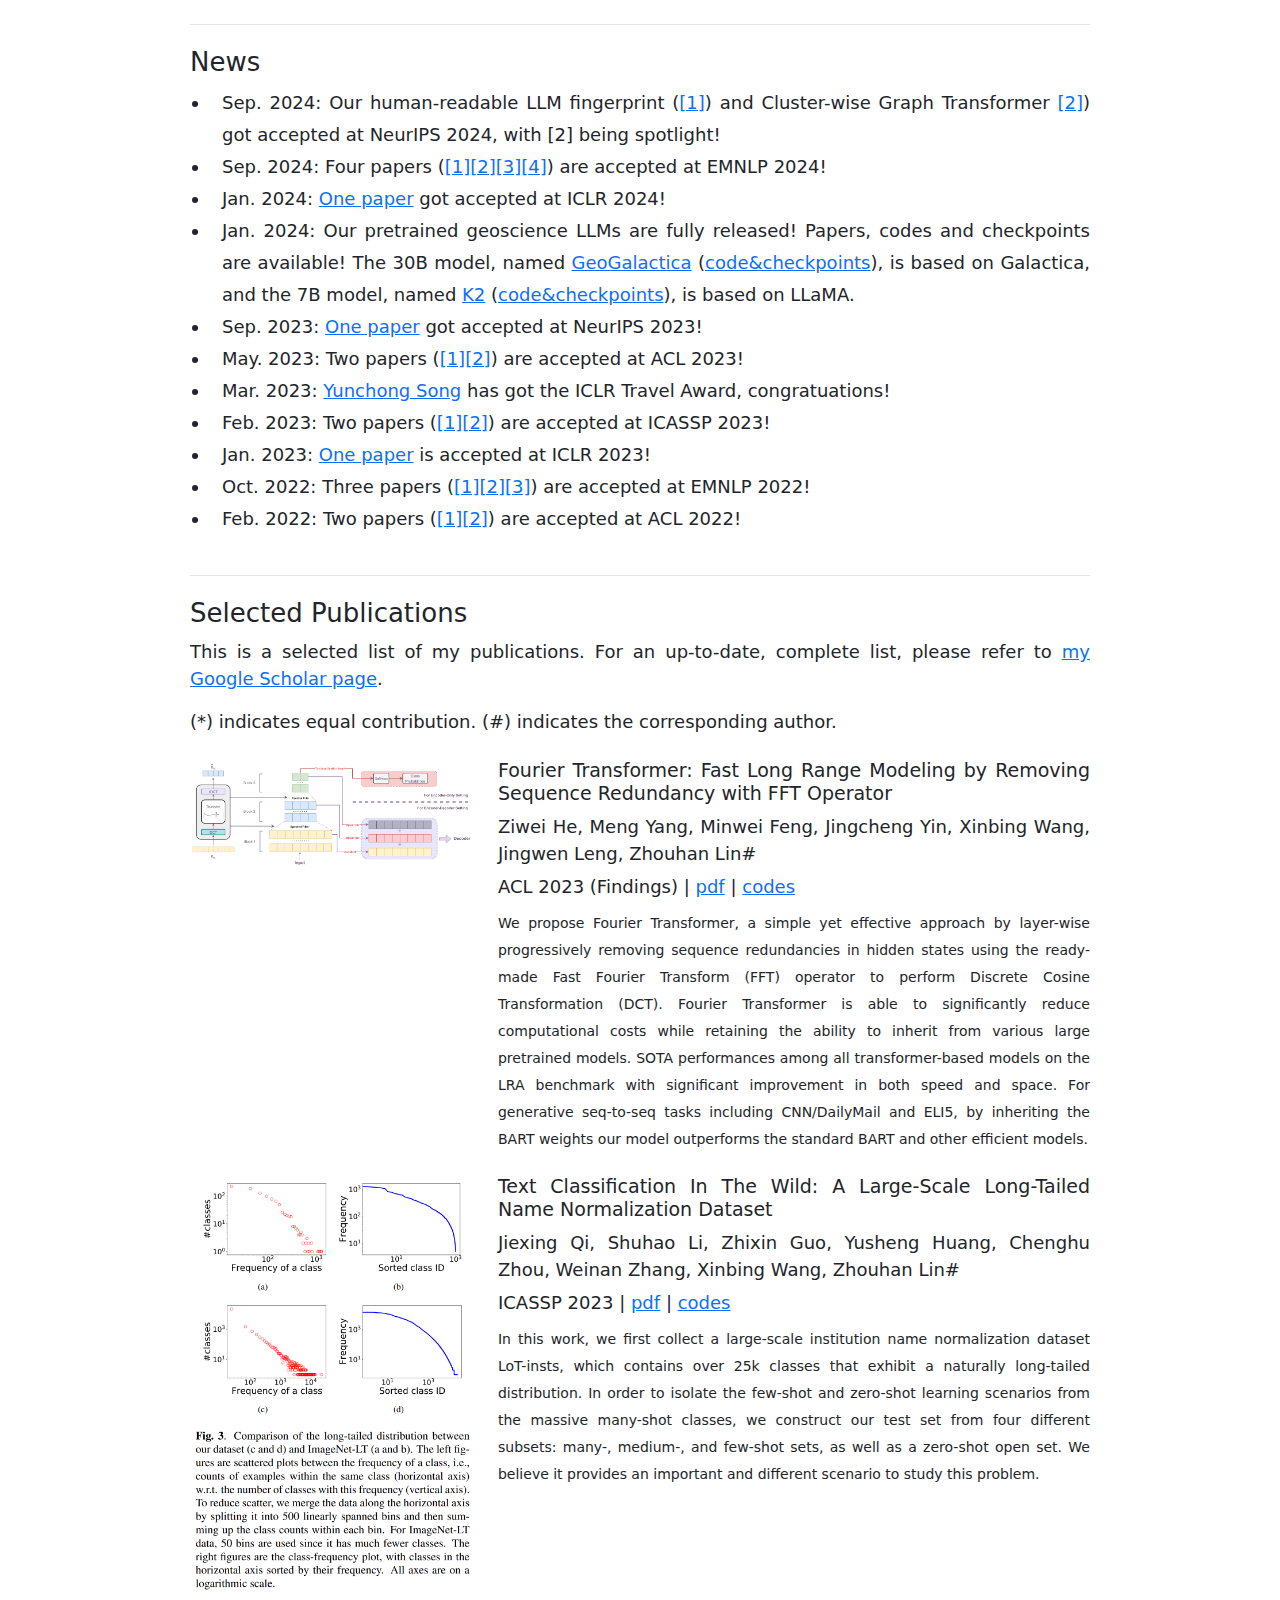
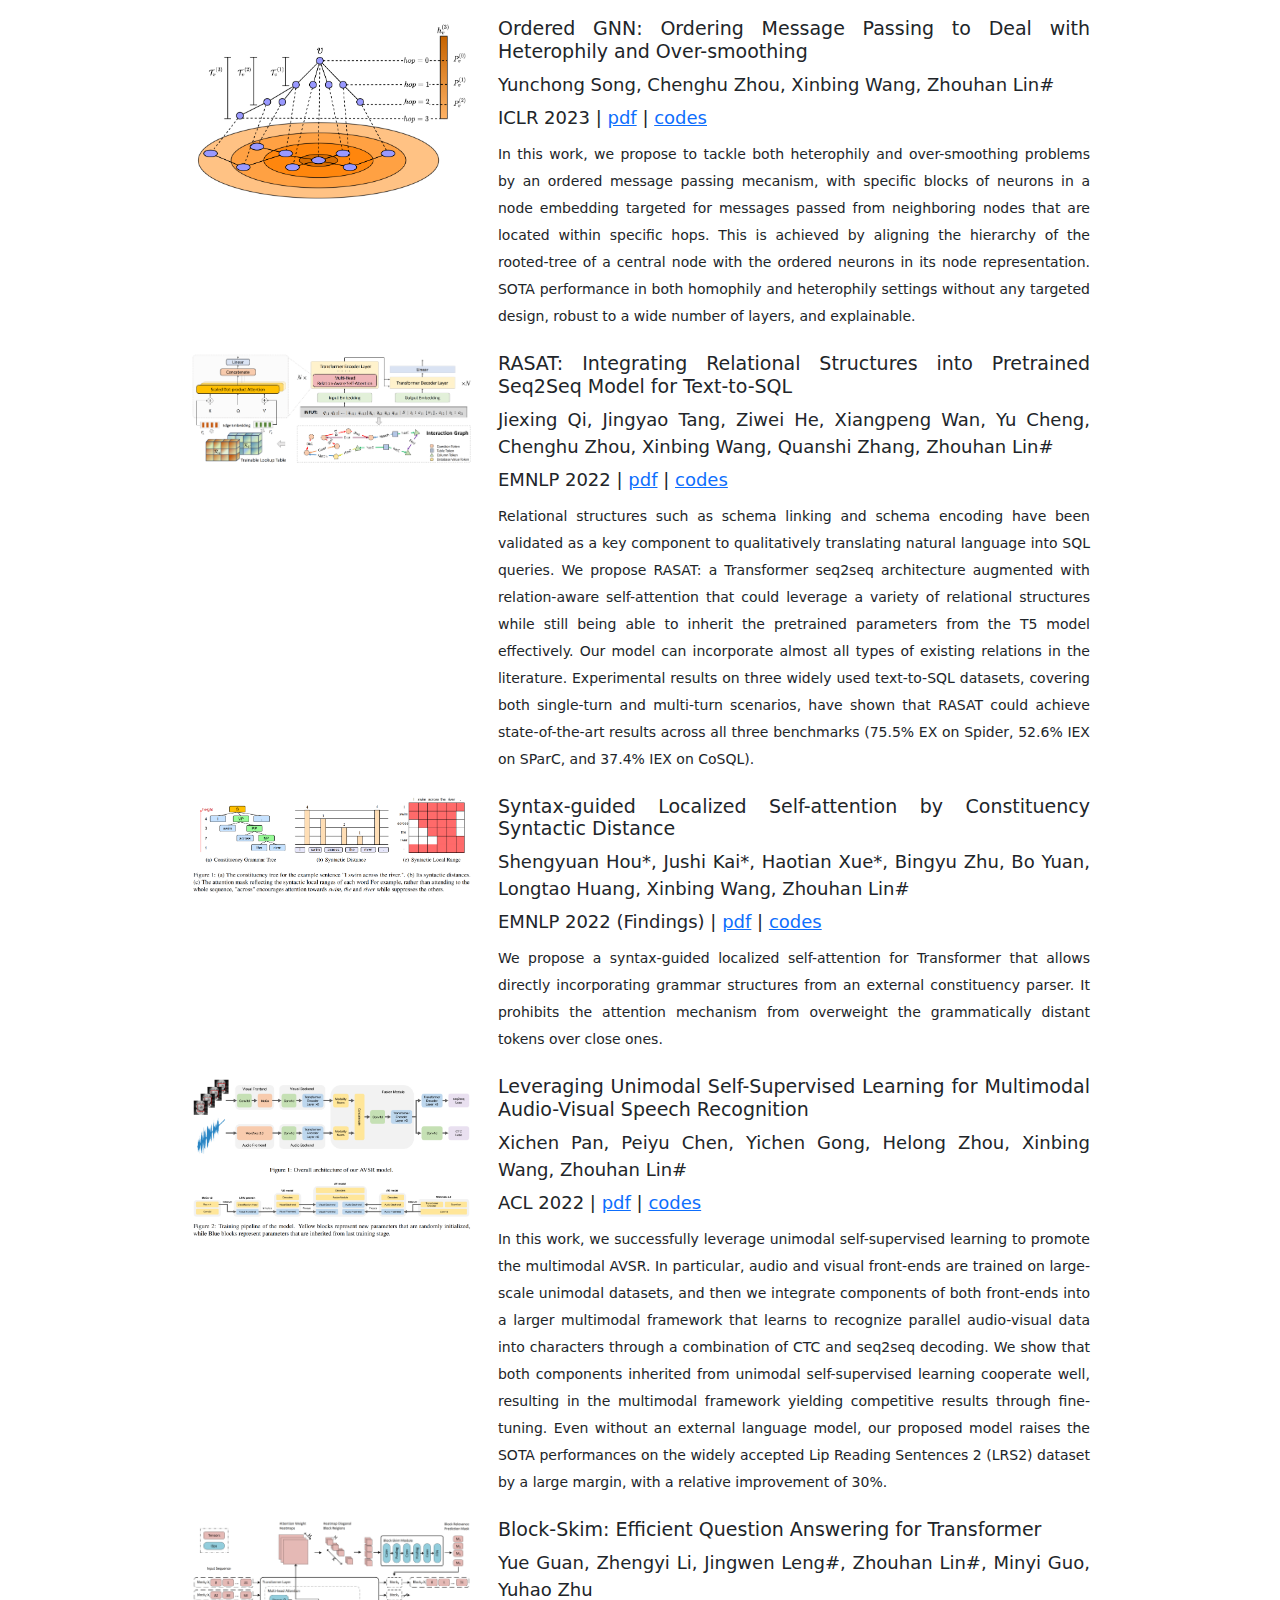
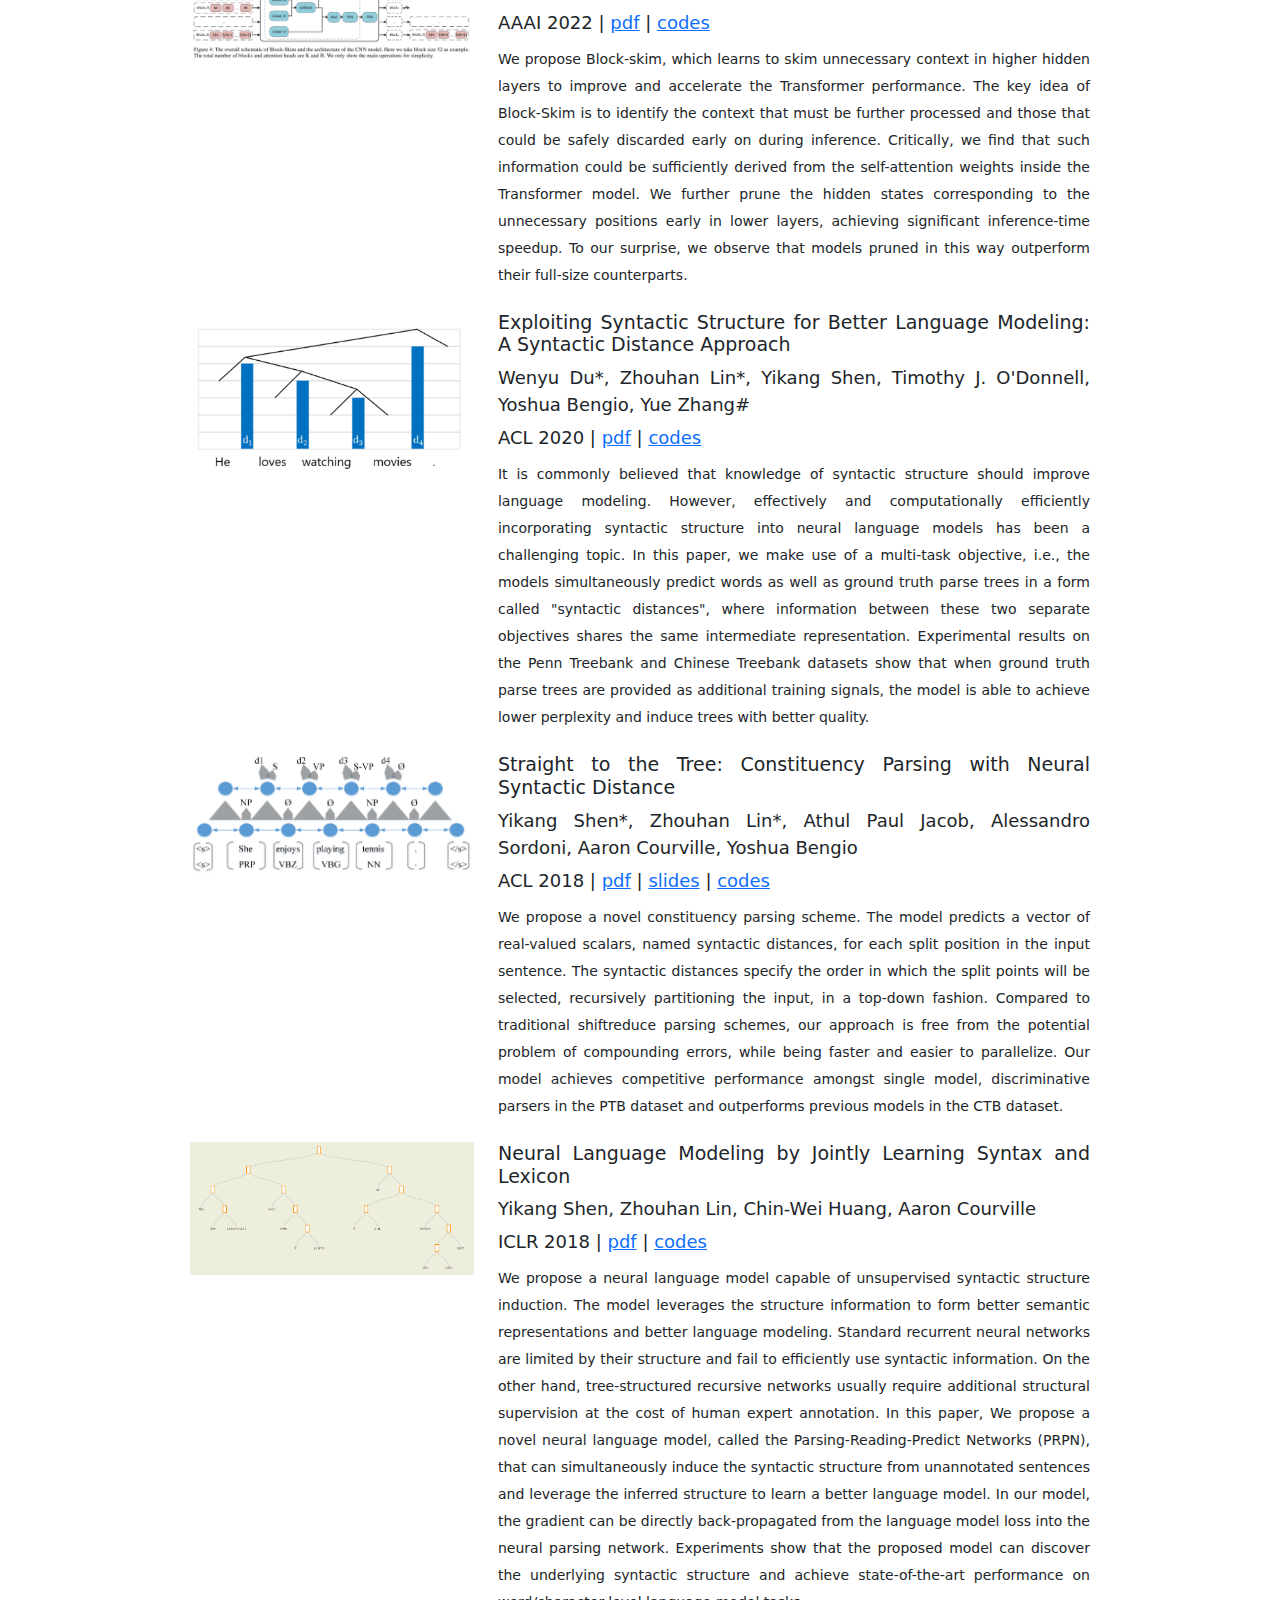
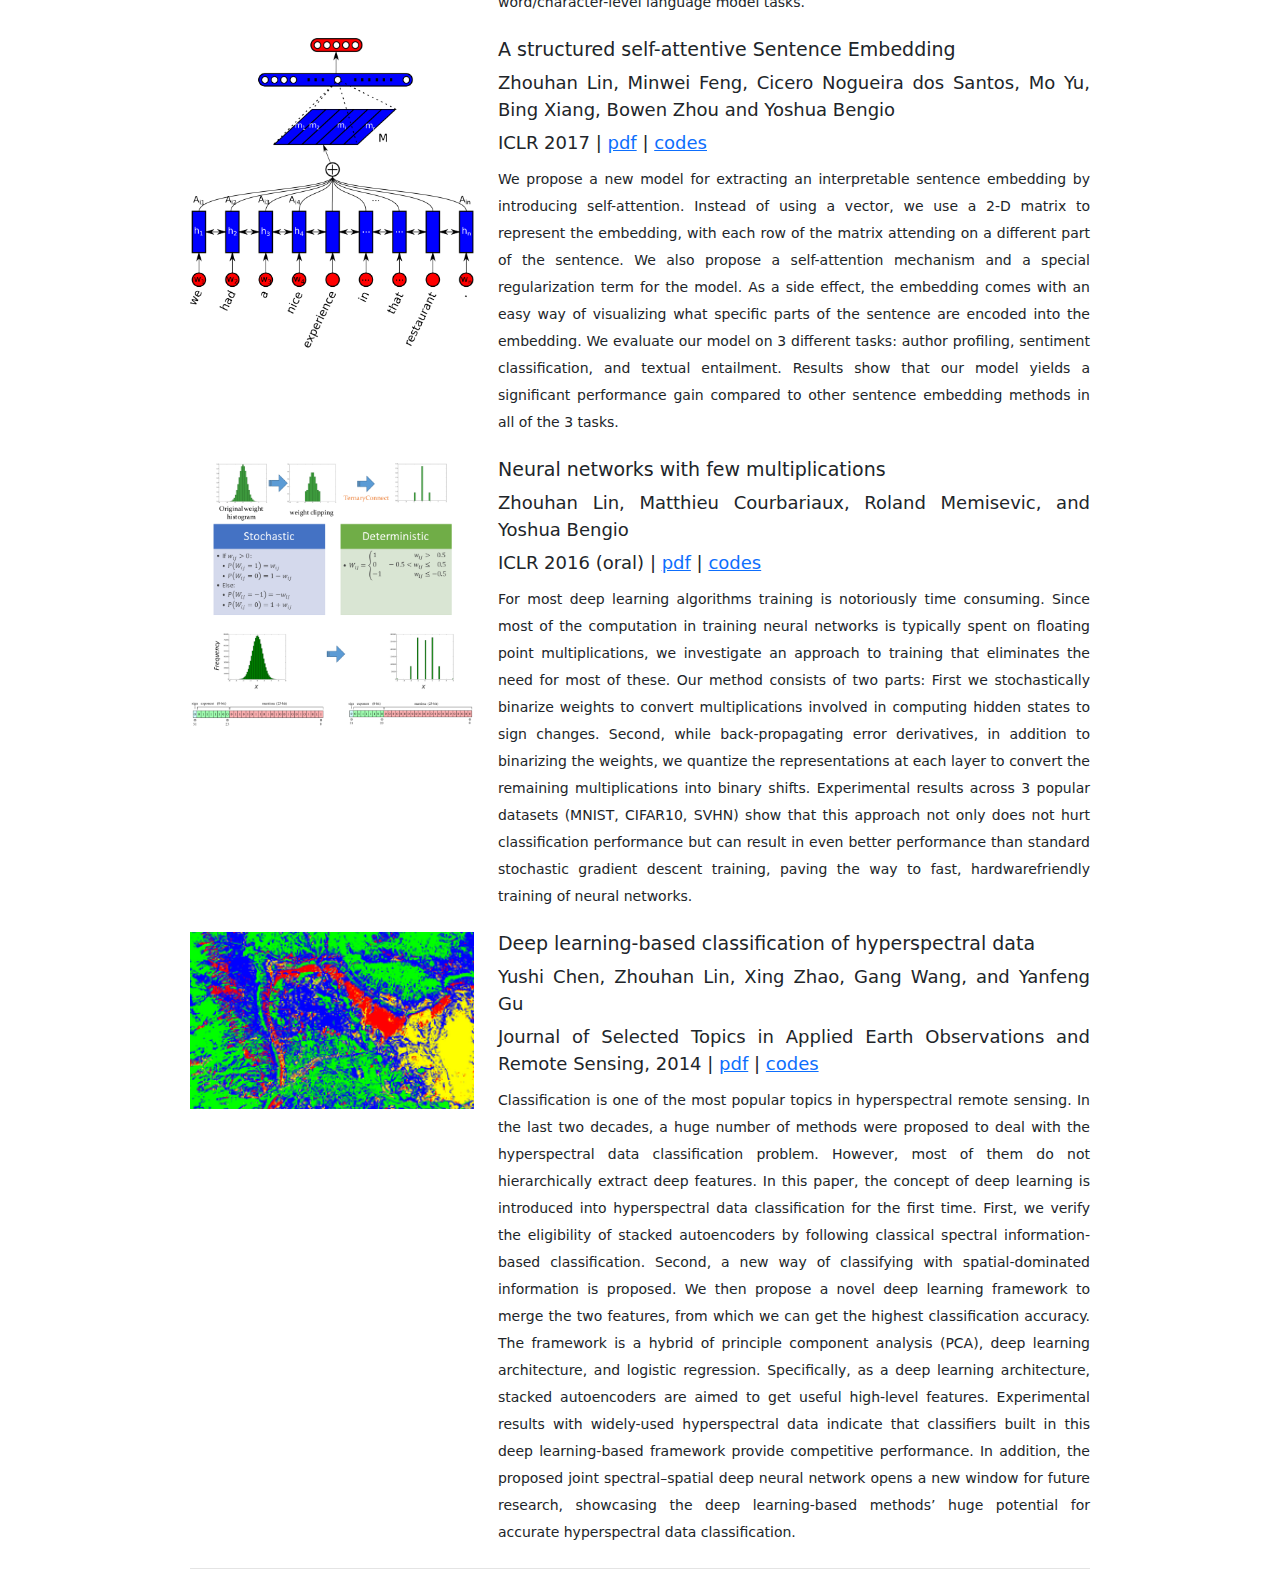
==== commit fd083d9b: "Update index.html" ====
--- a/index.html
+++ b/index.html
@@ -148,17 +148,15 @@
                     Research
                 </h3>
                 <p>
-                    My core research interest is <span style="font-weight: 500;">to explore and develop machine intelligence capable of acquiring, forming, reasoning, and interacting with abstract concepts</span> from large amounts of data. Almost all
-                    of my research efforts are centered around this goal, touching on a diverse range of topics such as attention mechanisms, language modeling, dialog systems, automated summarization, grammar induction, graph neural networks, code generation,
-                    etc. A list of topics that I am interested in at the moment are:
+                    My core research interest is <span style="font-weight: 500;">to explore and develop machine intelligence capable of acquiring, forming, reasoning, and interacting with abstract concepts</span> from large amounts of data，
+                    especially through self-supervised learning. 
+                    Almost all of my research efforts are centered around this goal, touching on a diverse range of topics such as attention mechanisms, language modeling, dialog systems, automated summarization, grammar induction, 
+                    graph neural networks, code generation, etc. A list of topics that I am interested in at the moment are:
                 </p>
                 <ul class="row">
                     <li> Methods that could suppress hallucination in LLMs, such as retrieval-based methods, external memory, etc. </li>
-                    <li> Long sequence modeling, such as efficient attention mechanisms, learning multi-scale representations, etc.</li>
-                    <li> Modeling highly grammatical and structured sequences, such as SQL and code. </li>
-                    <li> Graph representation learning, especially those that include evolving graph structures.</li>
-                    <li> Self-supervised learning, especially in a cross-modal setting.</li>
-                    <li> Diet dataset for LLMs. </li>
+                    <li> Long sequence modeling, such as learning multi-scale representations, efficient attention mechanisms, etc.</li>
+                    <li> Graph representation learning, especially evolving graph structures.</li>
                     <!-- 在这里新建一条新的news，格式如下 -->
                     <!-- <li>新内容</li> -->
                 </ul>
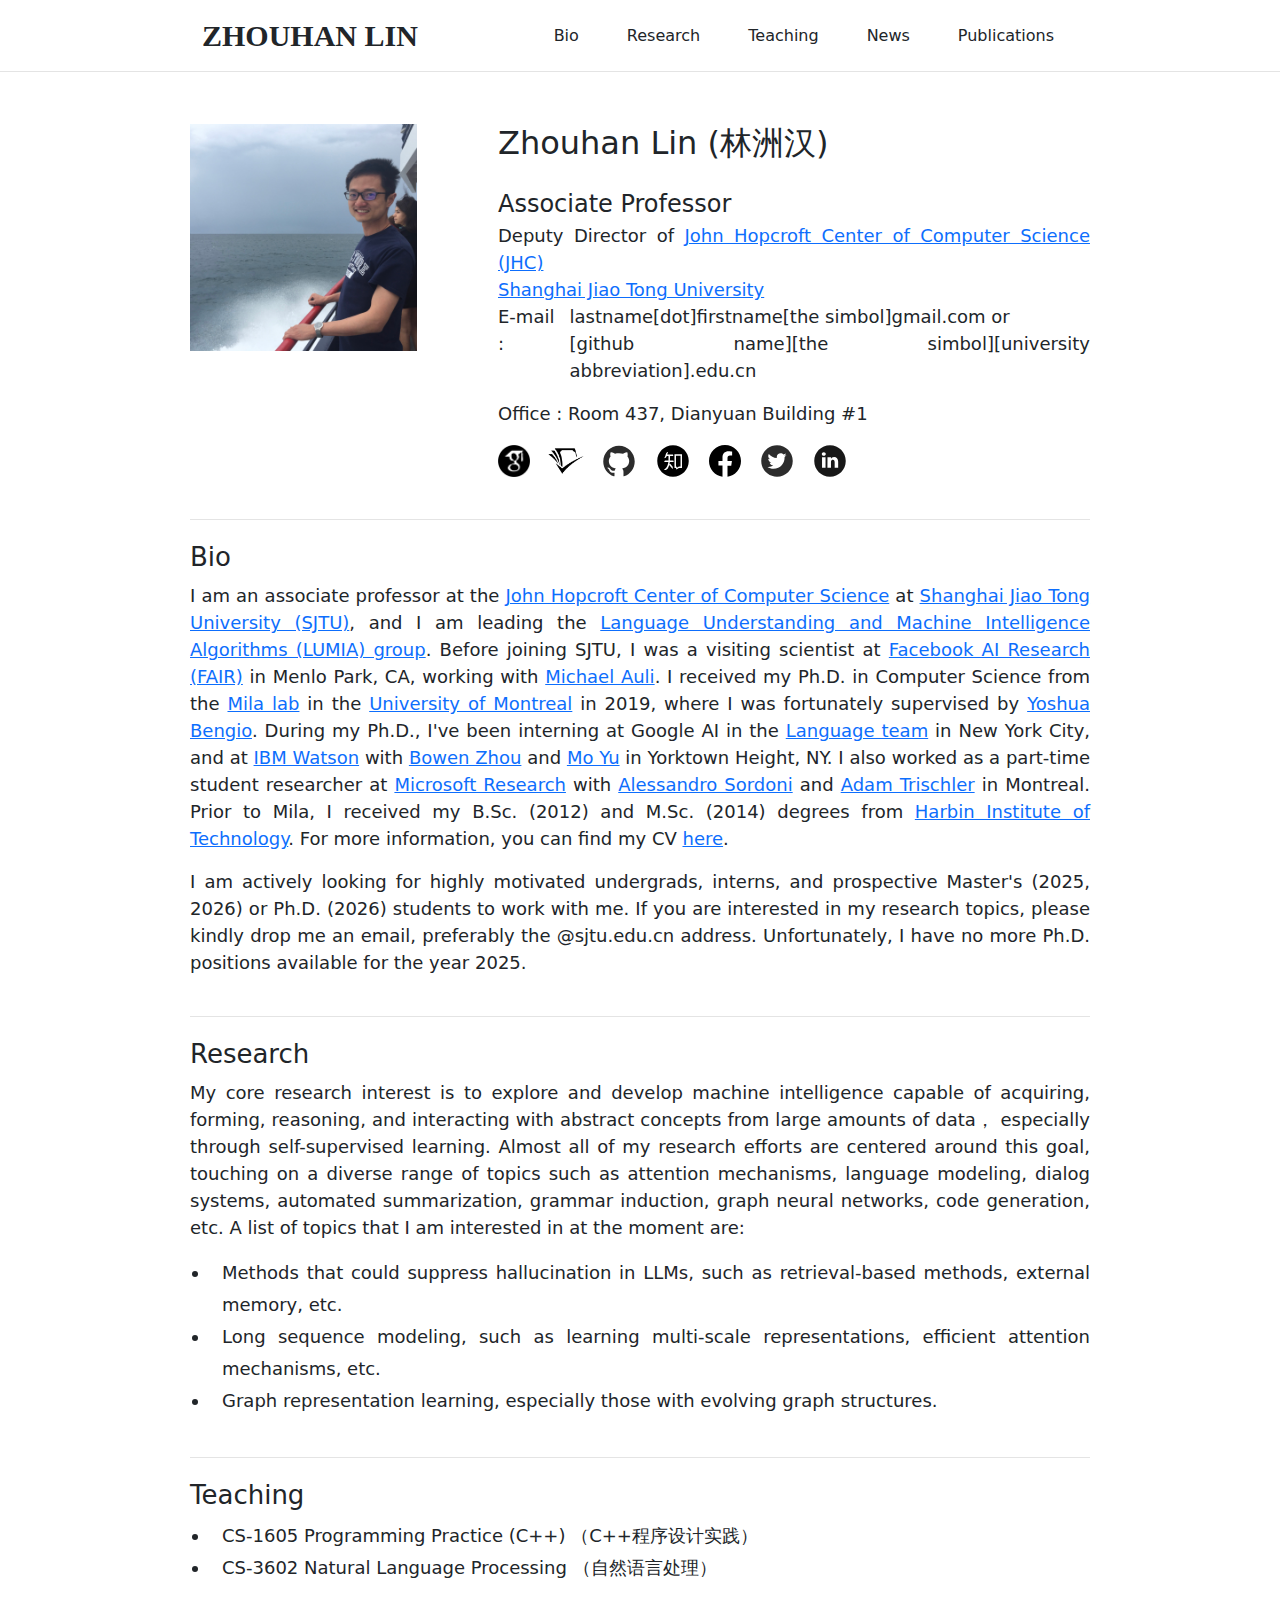
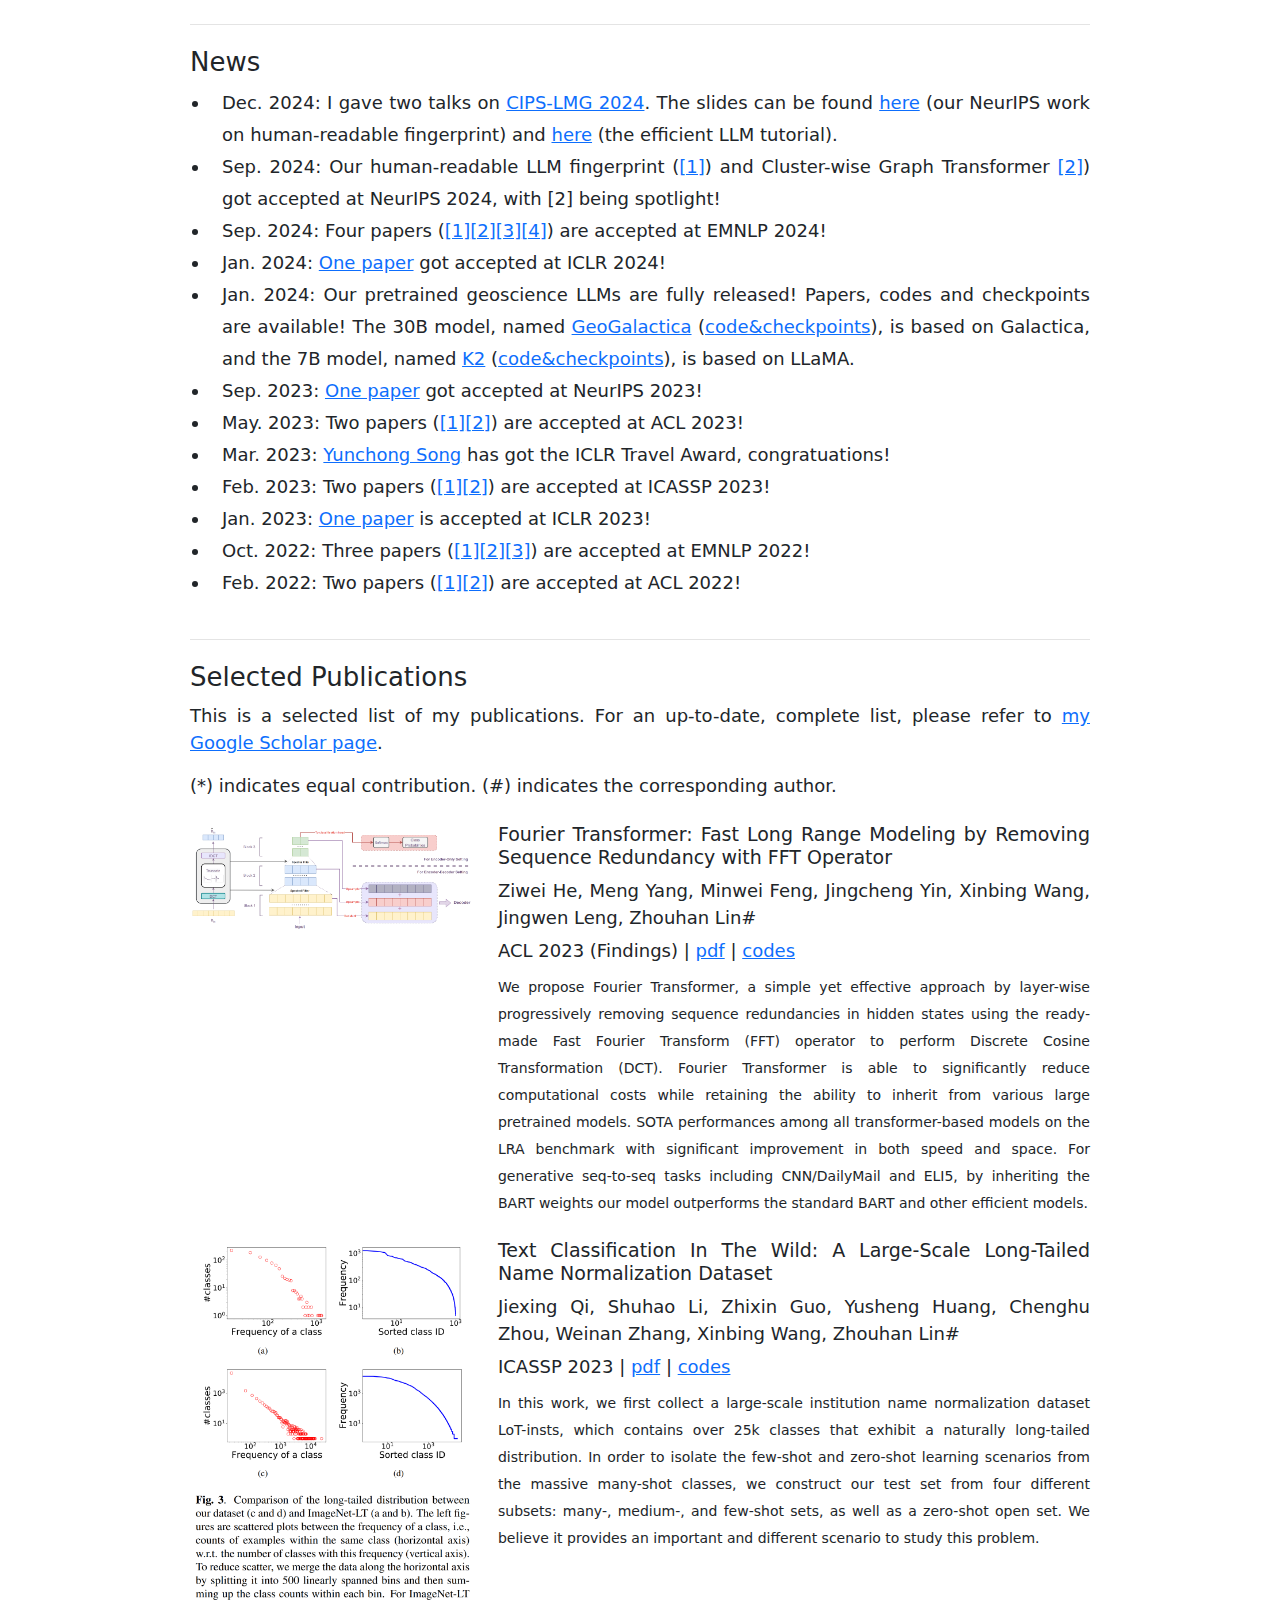
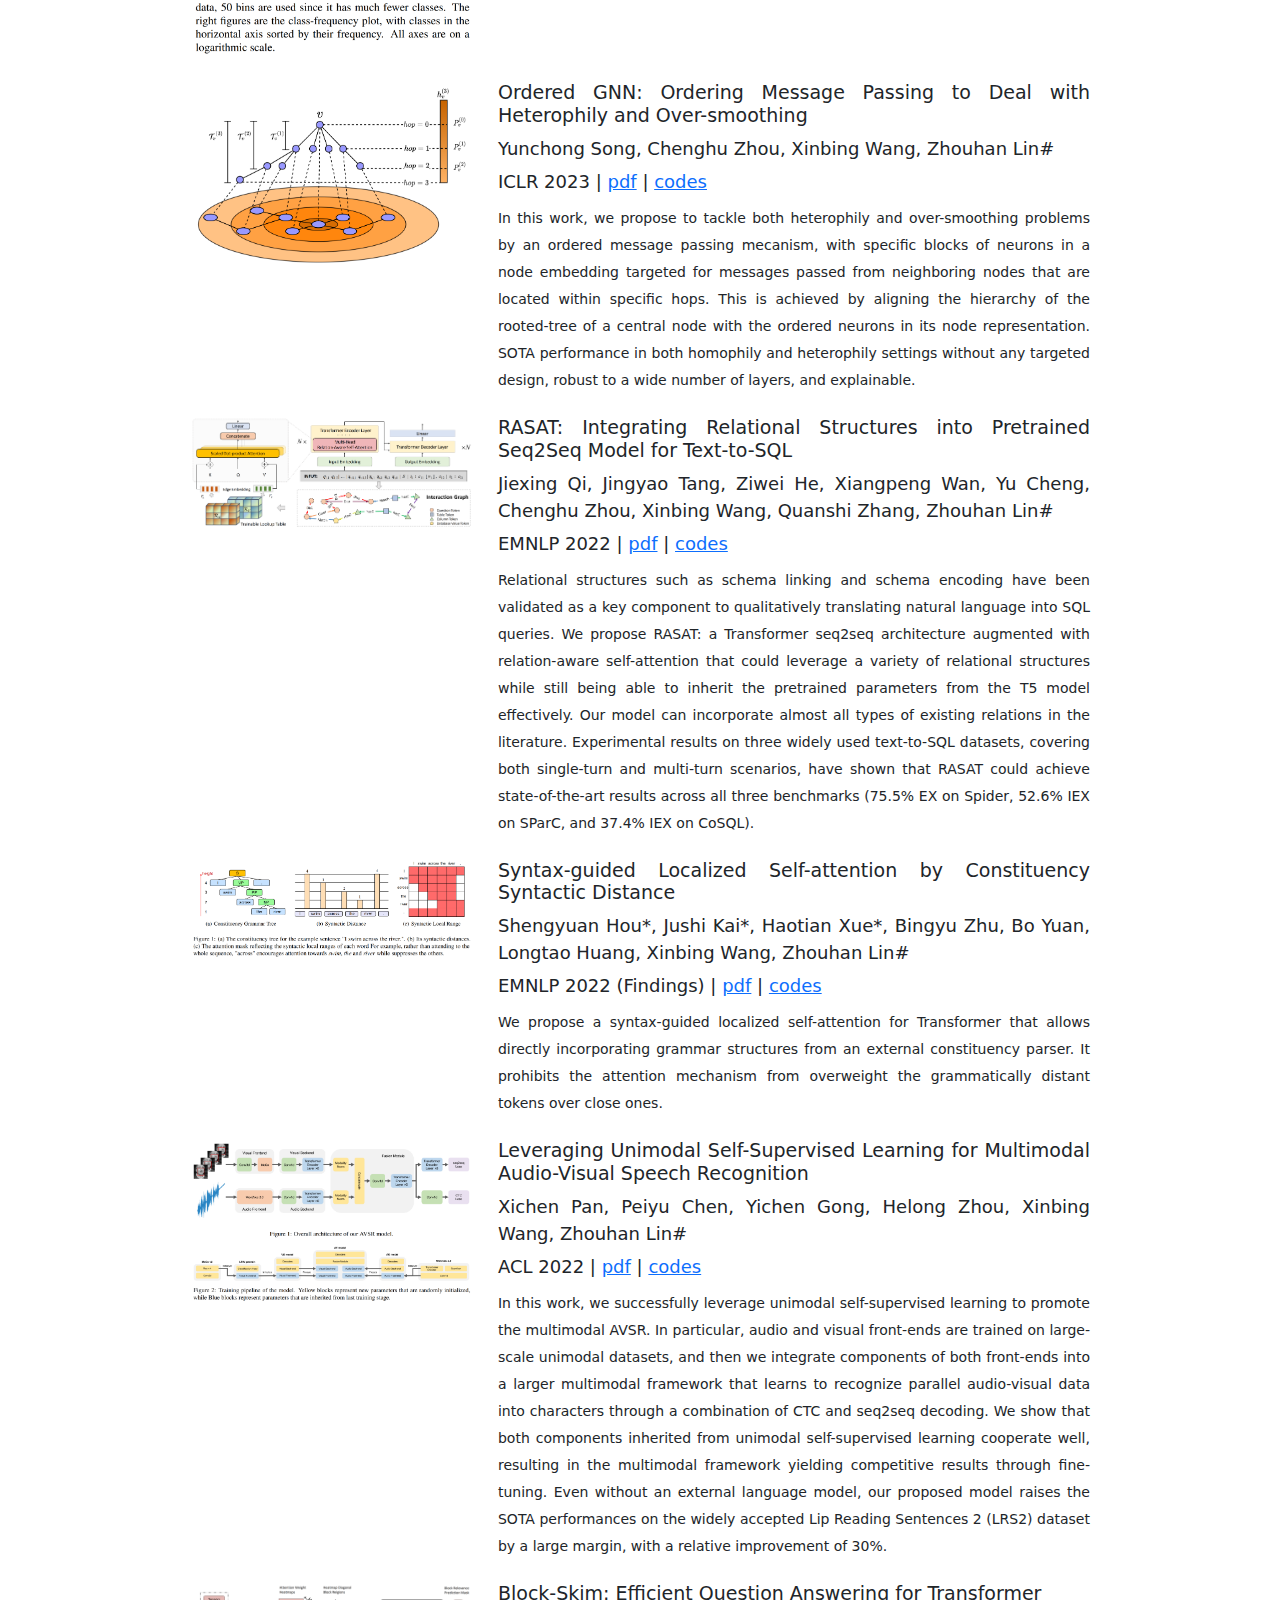
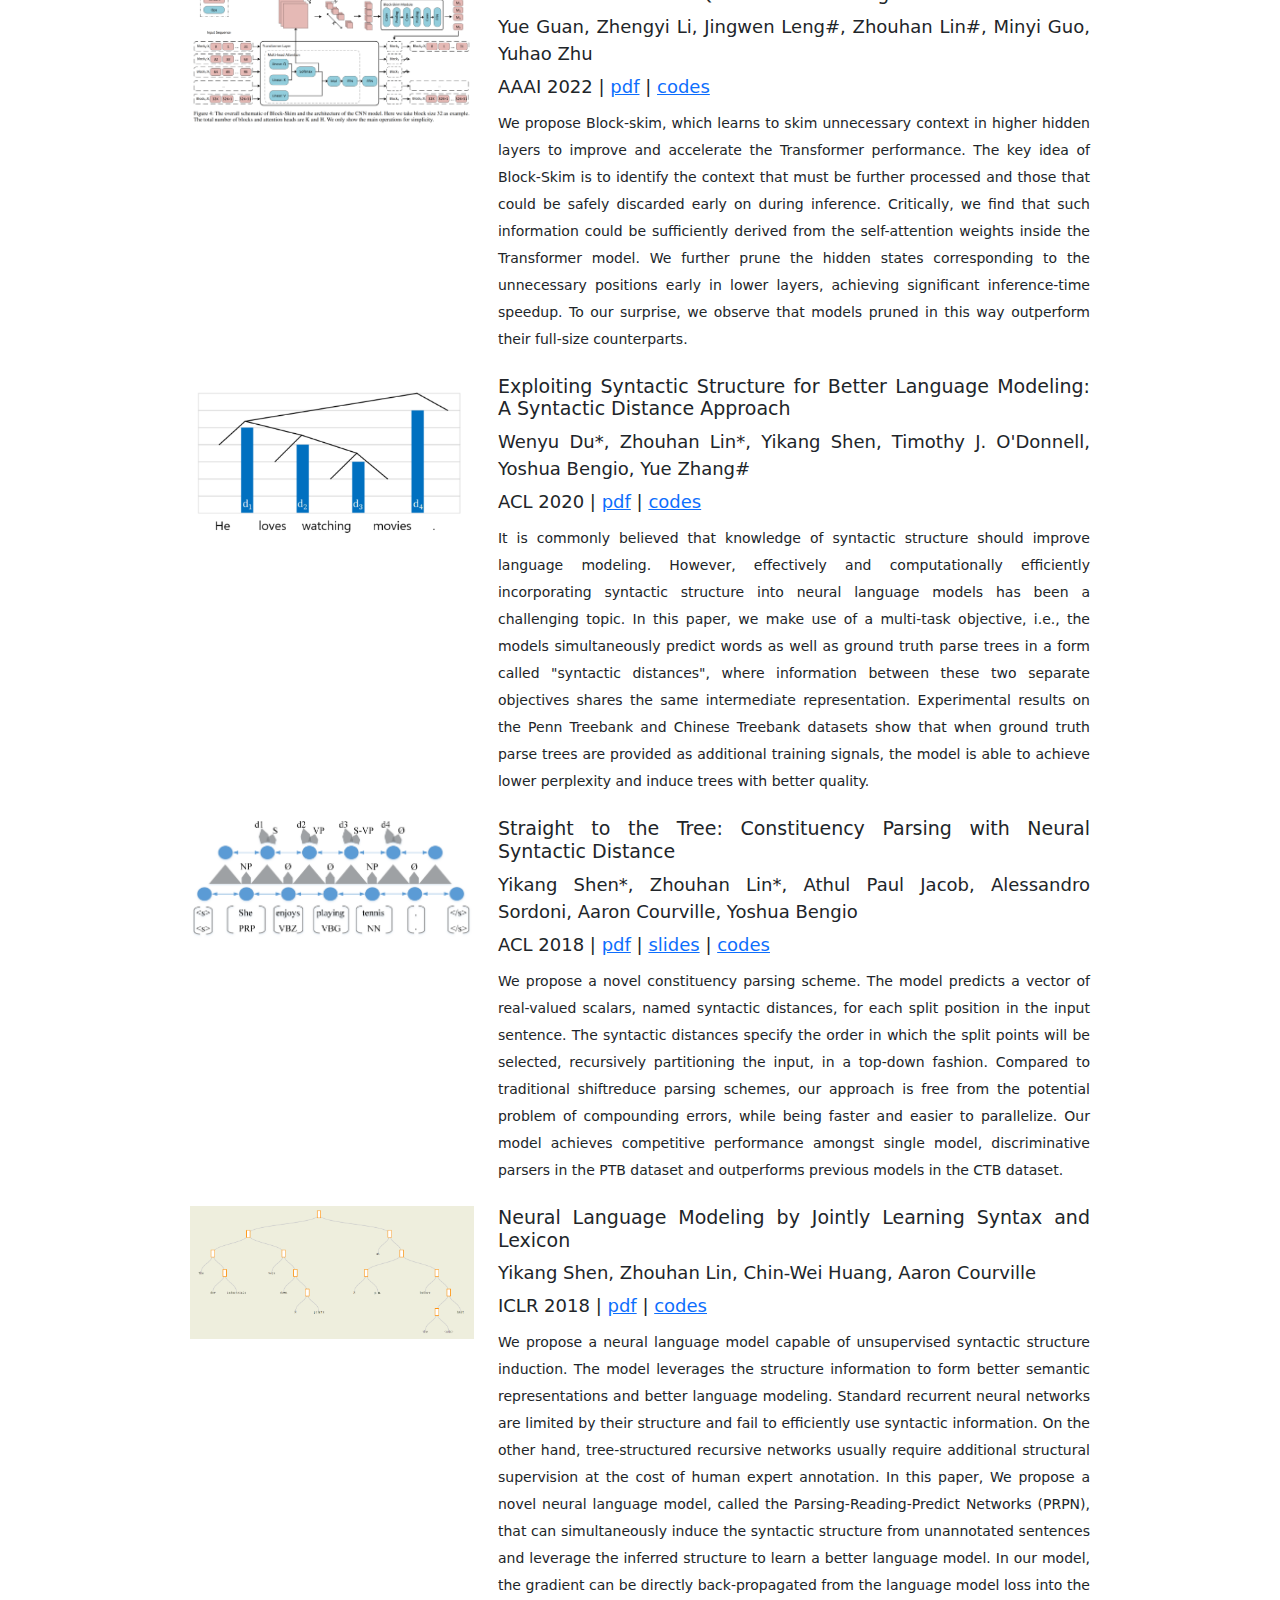
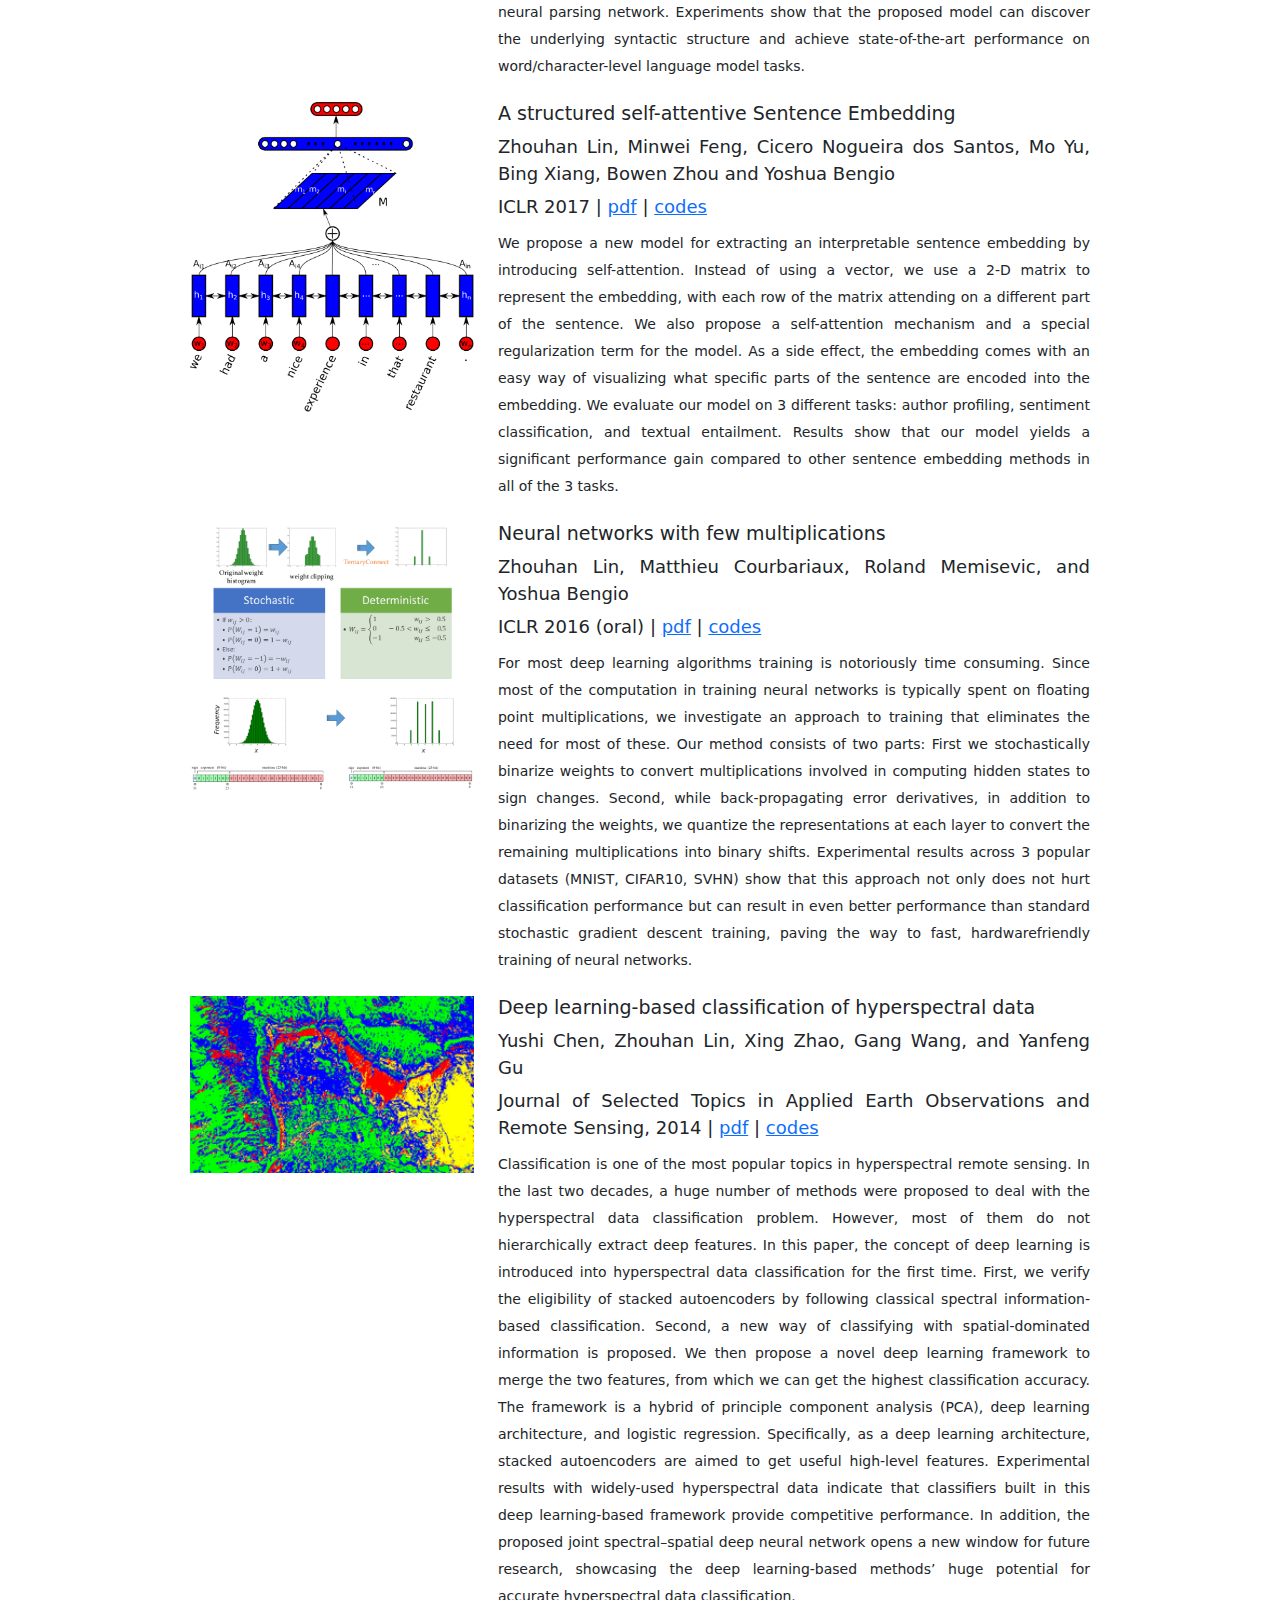
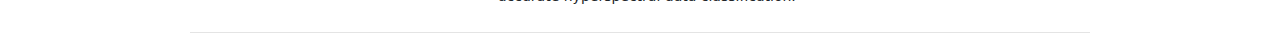
==== commit 8173f0c8: "Update index.html" ====
--- a/index.html
+++ b/index.html
@@ -156,7 +156,7 @@
                 <ul class="row">
                     <li> Methods that could suppress hallucination in LLMs, such as retrieval-based methods, external memory, etc. </li>
                     <li> Long sequence modeling, such as learning multi-scale representations, efficient attention mechanisms, etc.</li>
-                    <li> Graph representation learning, especially evolving graph structures.</li>
+                    <li> Graph representation learning, especially those with evolving graph structures.</li>
                     <!-- 在这里新建一条新的news，格式如下 -->
                     <!-- <li>新内容</li> -->
                 </ul>
@@ -178,6 +178,7 @@
                     News
                 </h3>
                 <ul class="row">
+                    <li> Dec. 2024: I gave two talks on <a href="http://lmg.cipsc.org.cn/conference/cips-lmg2024/index.html">CIPS-LMG 2024</a>. The slides can be found <a href="assets/HuRef LMG演讲.pdf">here</a> (our NeurIPS work on human-readable fingerprint) and <a href="assets/LMG讲习班-1.5h.pdf">here</a> (the efficient LLM tutorial). </li>
                     <li> Sep. 2024: Our human-readable LLM fingerprint (<a href="https://arxiv.org/abs/2312.04828">[1]</a>) and Cluster-wise Graph Transformer <a href="https://openreview.net/pdf?id=3j2nasmKkP">[2]</a>) got accepted at NeurIPS 2024, with [2] being spotlight! </li>
                     <li> Sep. 2024: Four papers (<a href="https://openreview.net/pdf?id=KpR53ZqtQ6">[1]</a><a href="https://openreview.net/pdf?id=T7fzvcq7Mf">[2]</a><a href="https://openreview.net/pdf?id=uJB6HtUAHX">[3]</a><a href="https://openreview.net/pdf?id=2shnXVWH6c">[4]</a>) are accepted
                          at EMNLP 2024! </li>
